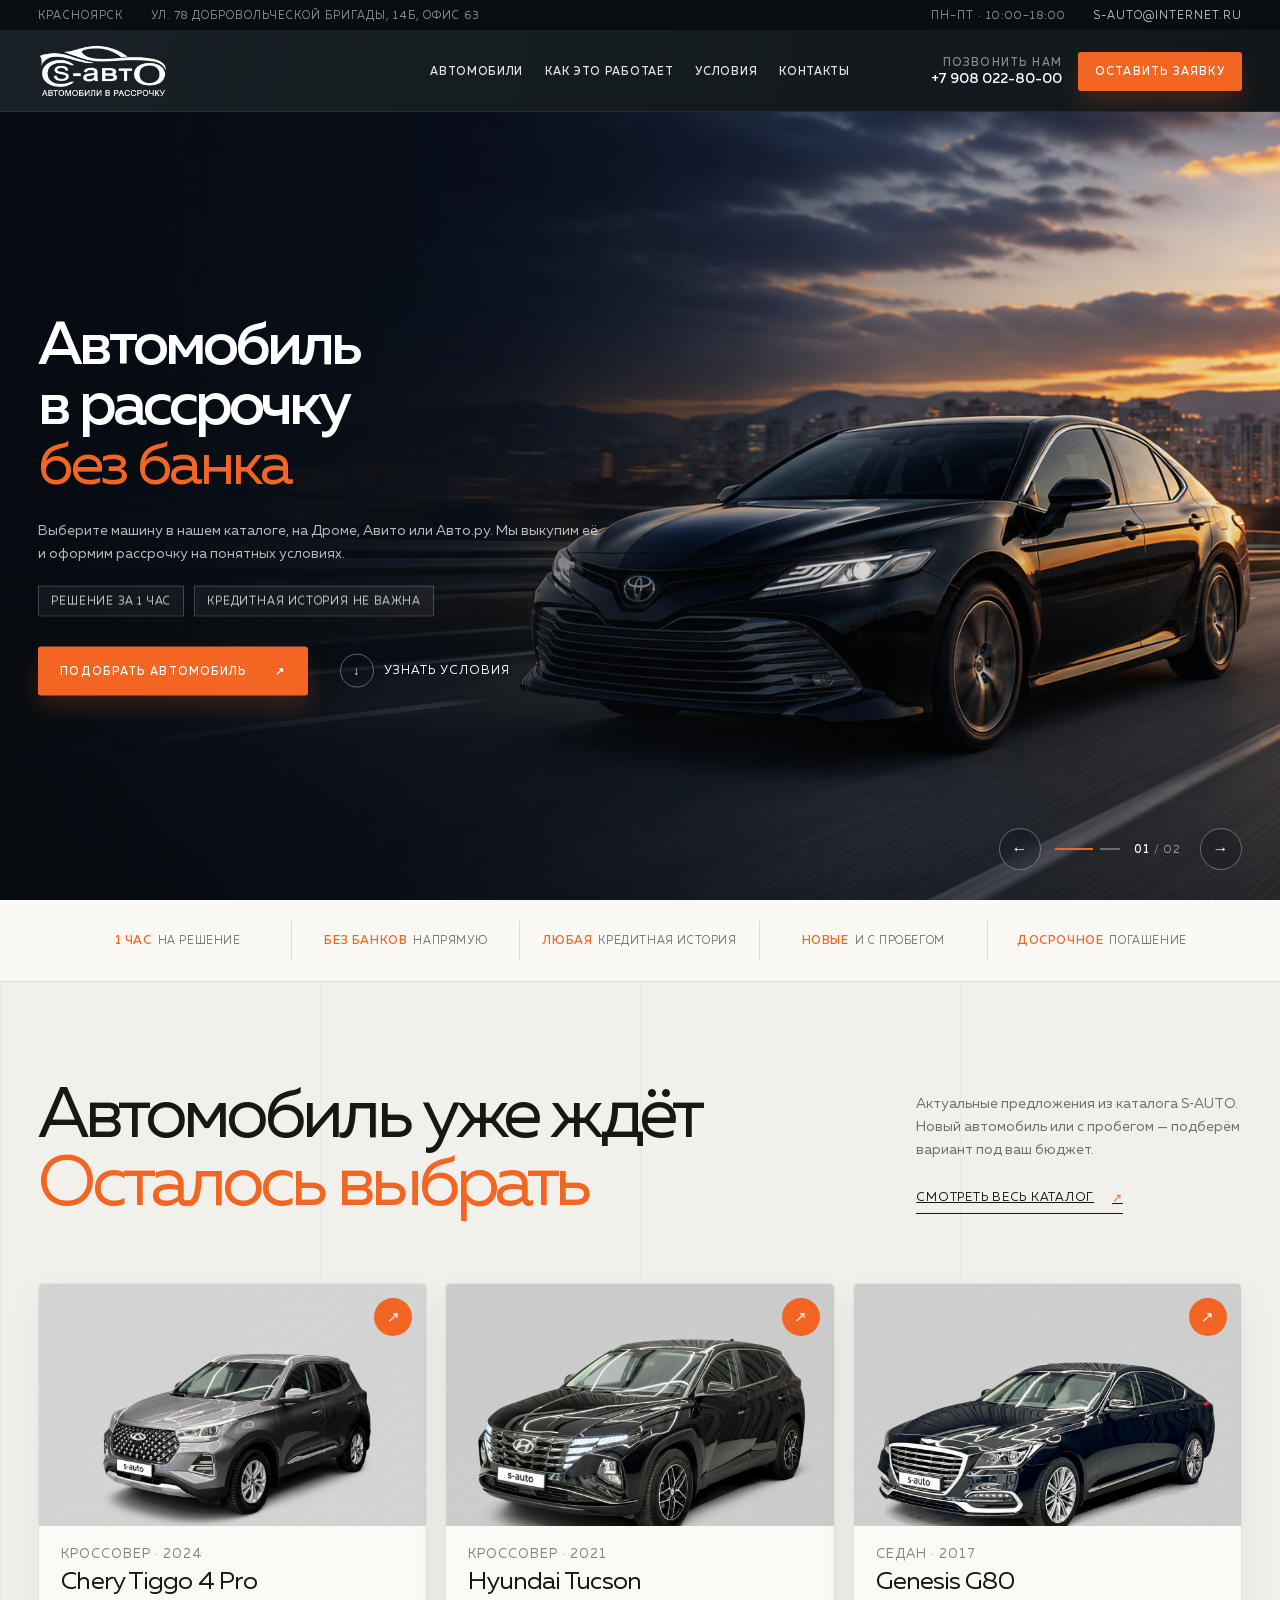
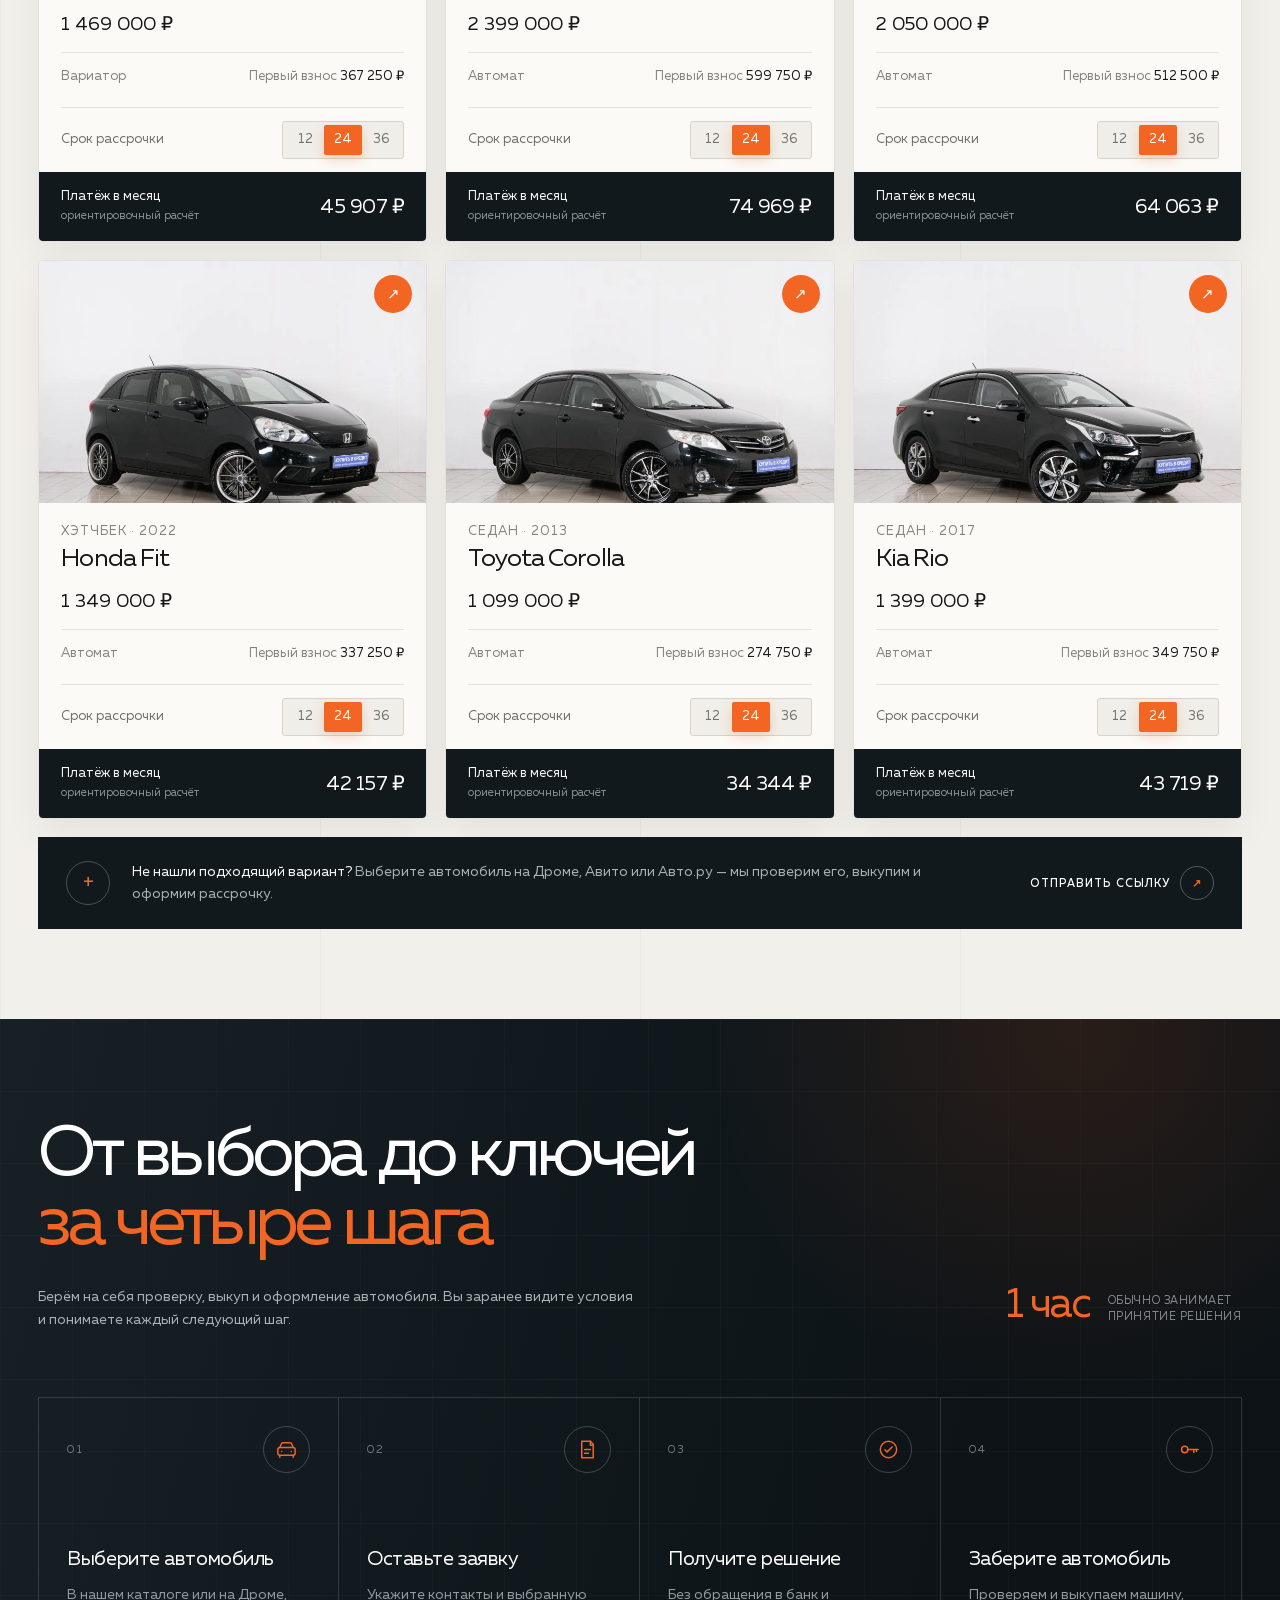
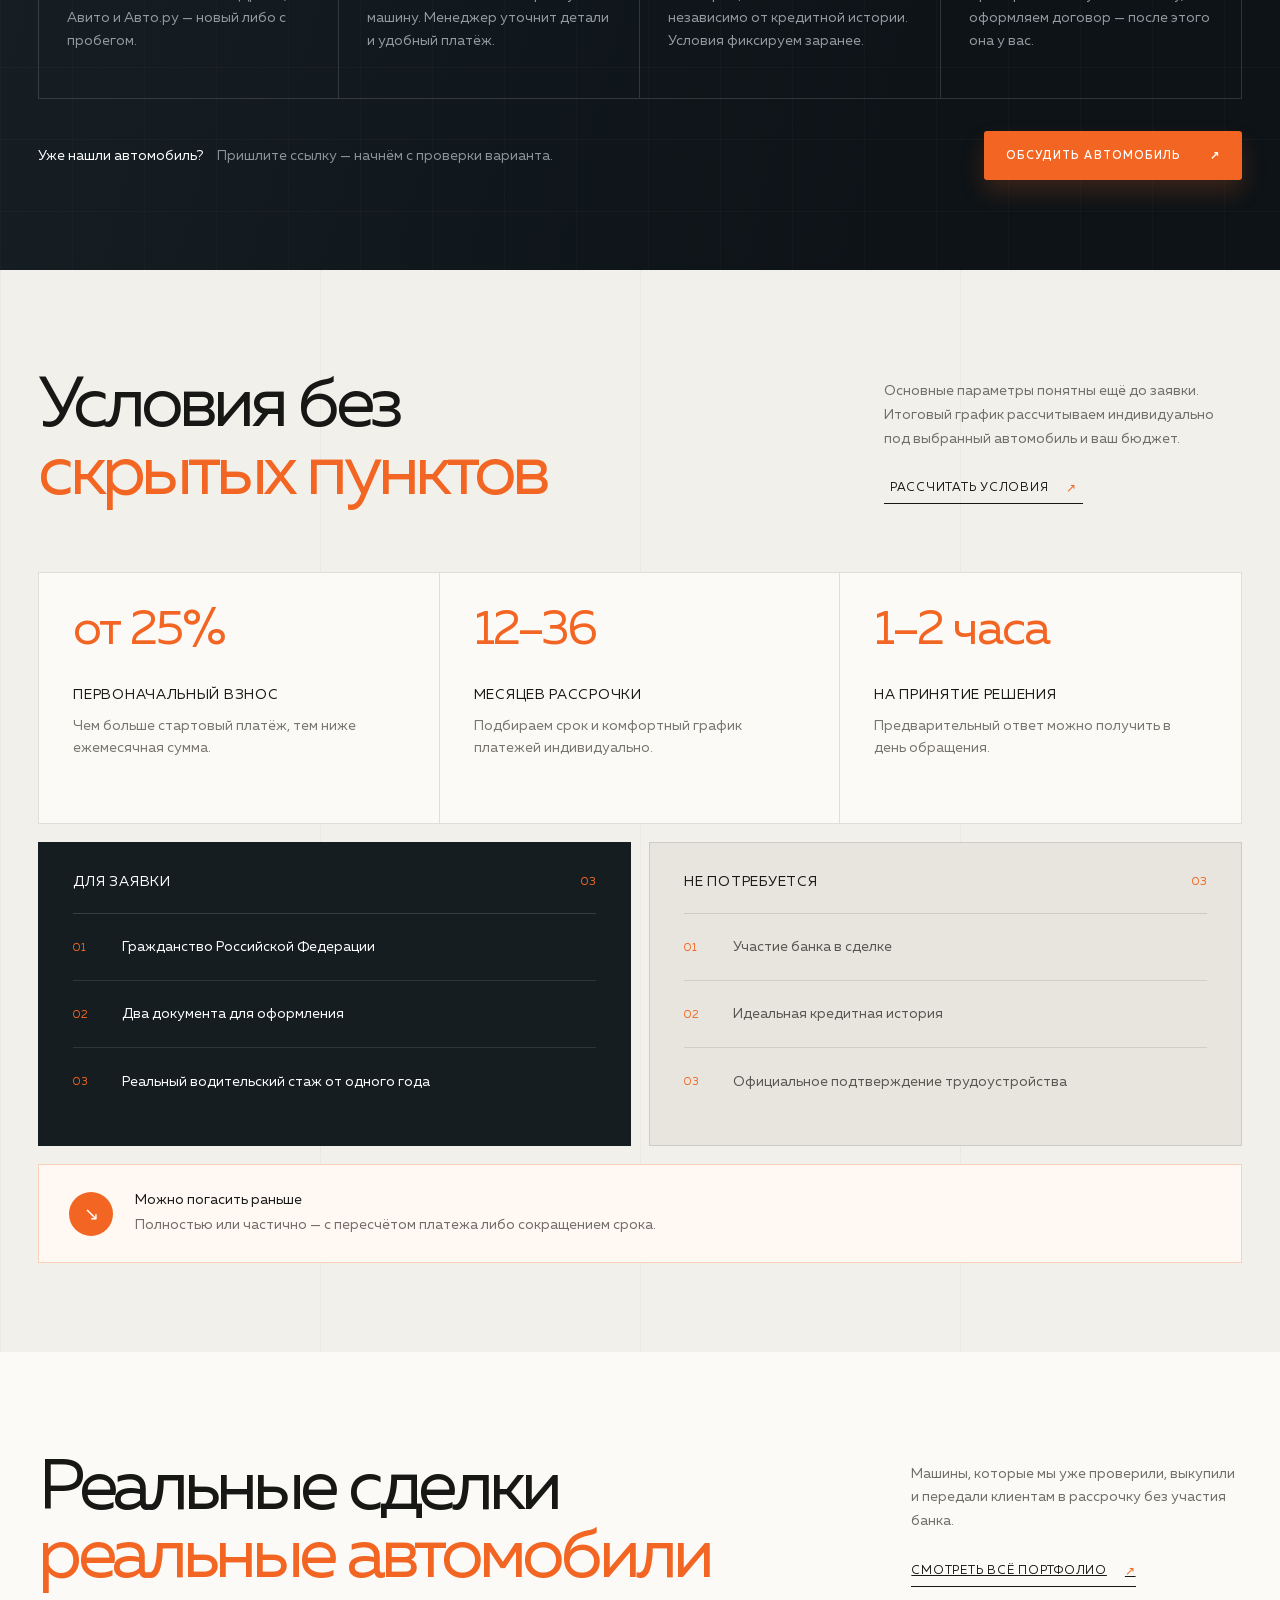
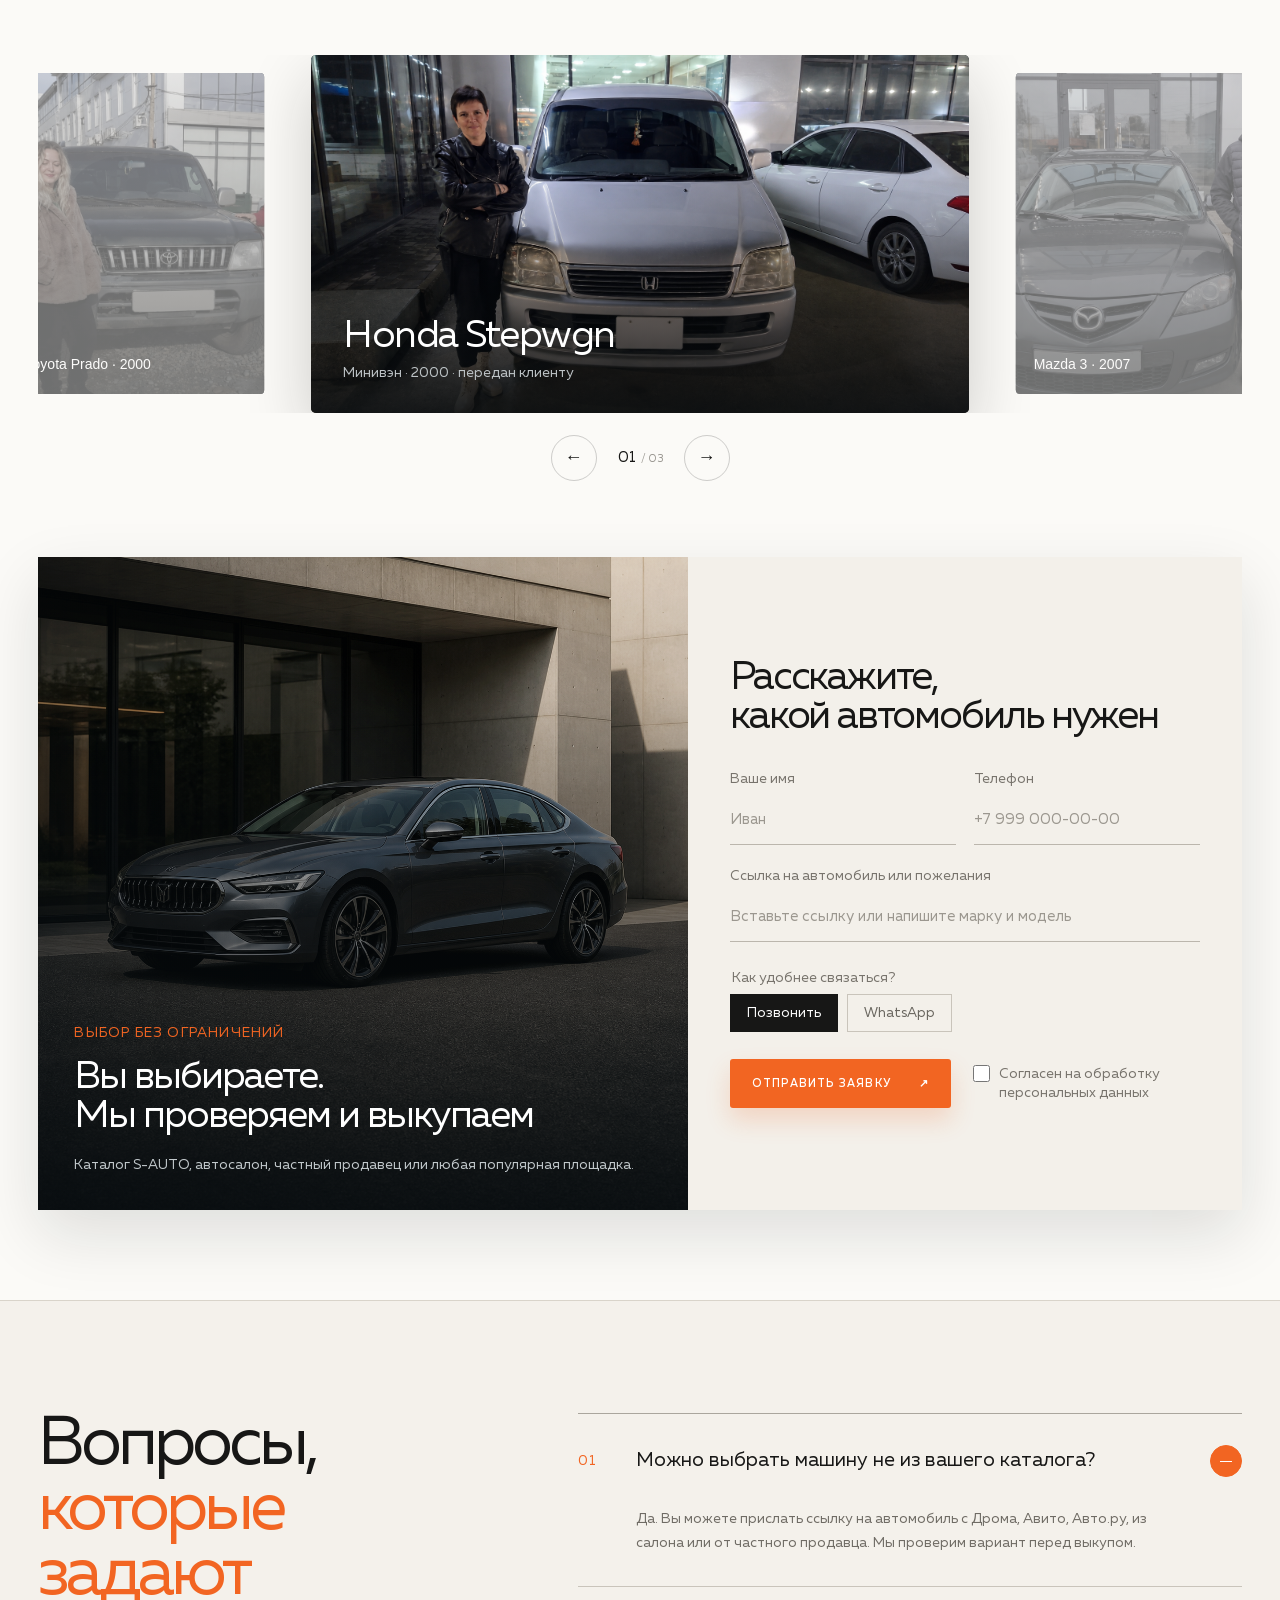
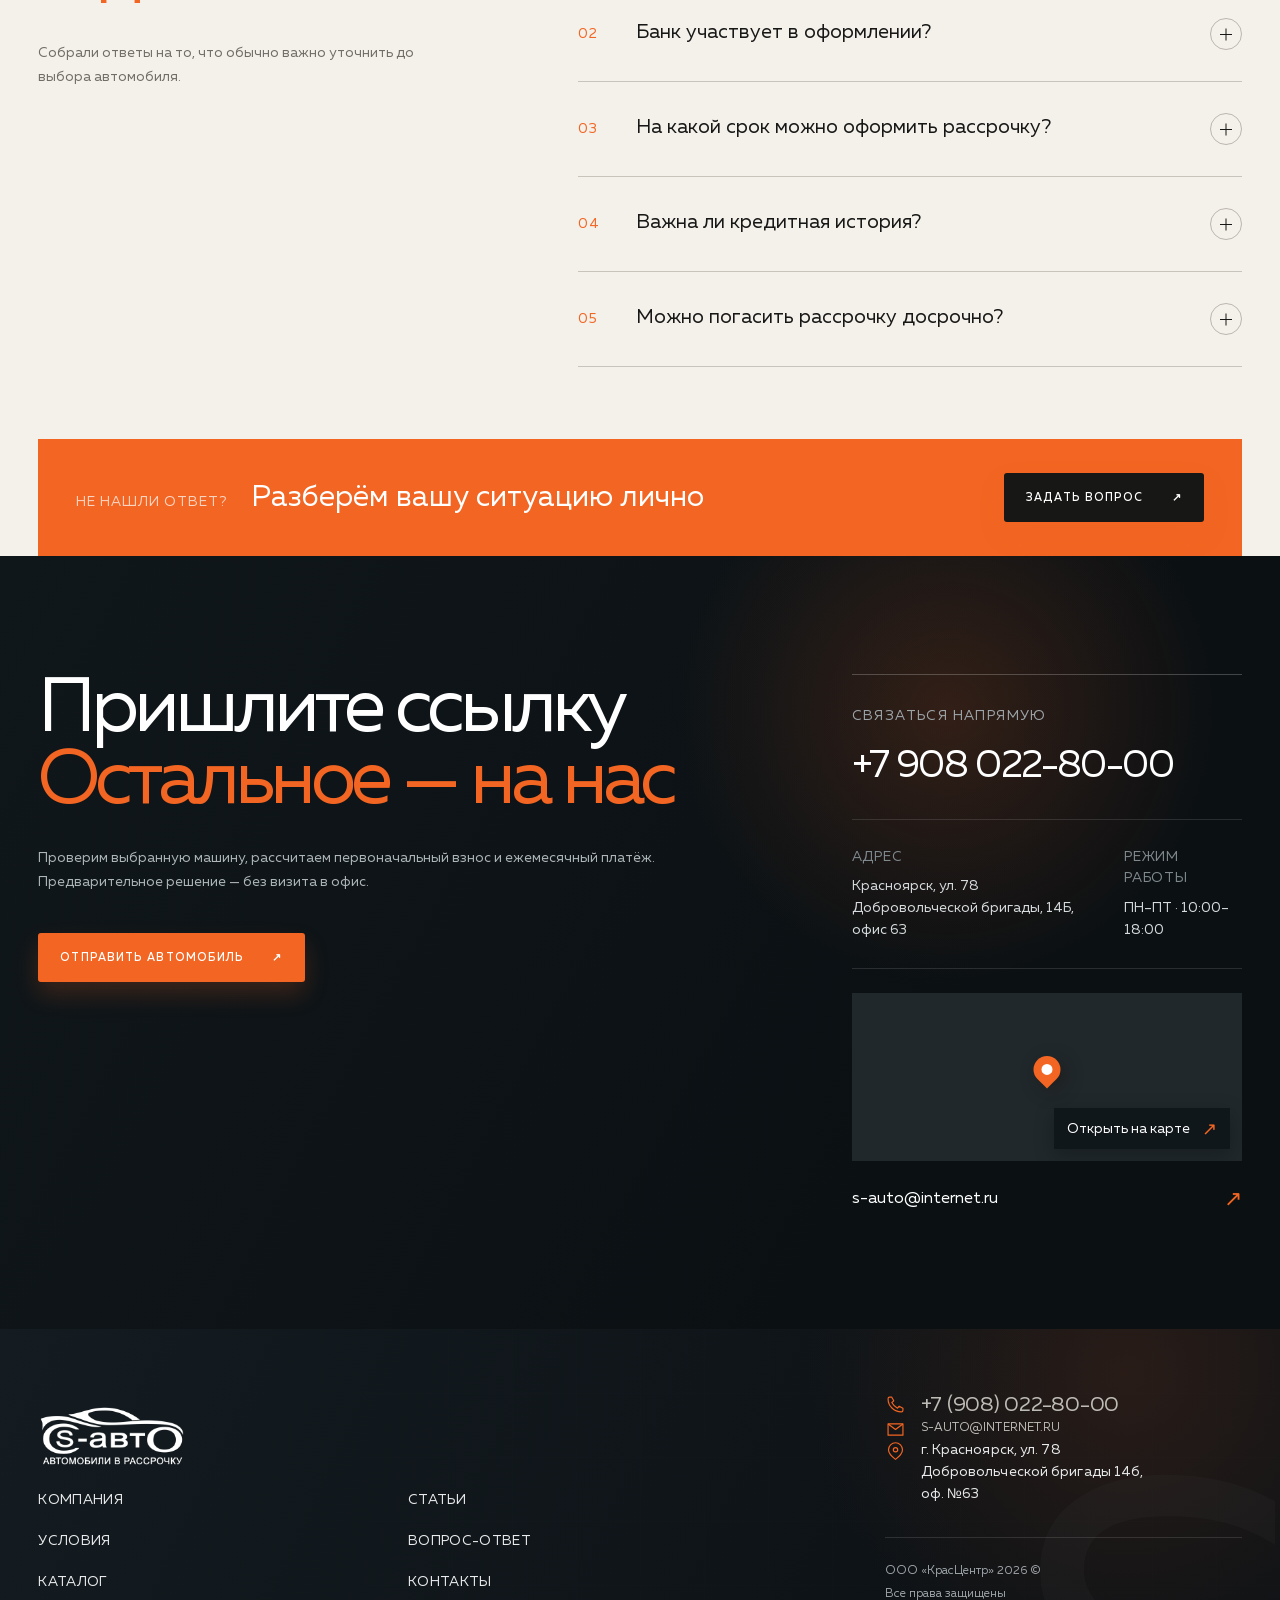
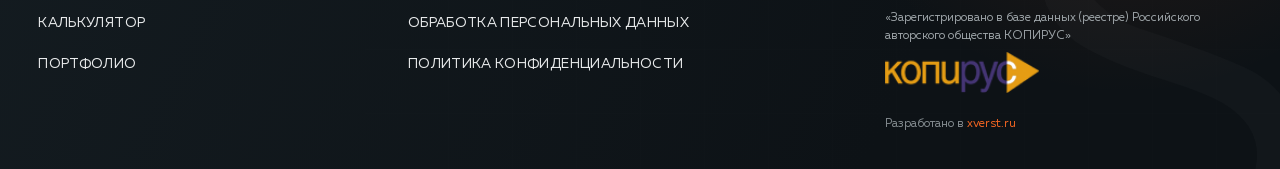
==== index.html @ c5b314b3 "Add opt-in portrait case slider and new selection form image" ====
<!doctype html>
<html lang="ru">
  <head>
    <meta charset="UTF-8" />
    <meta name="viewport" content="width=device-width, initial-scale=1" />
    <meta name="description" content="S-AUTO — автомобили в рассрочку и под выкуп в Красноярске без участия банков." />
    <title>S-AUTO — автомобиль в рассрочку</title>
    <link rel="stylesheet" href="styles.css?v=20260831-portrait-cases" />
  </head>
  <body>
    <div class="page-shell">
      <header class="header" id="top">
        <div class="utility-bar">
          <span>Красноярск</span>
          <span>ул. 78 Добровольческой бригады, 14Б, офис 63</span>
          <span>ПН–ПТ · 10:00–18:00</span>
          <a href="mailto:s-auto@internet.ru">s-auto@internet.ru</a>
        </div>
        <div class="header-main">
          <a class="brand" href="#top" aria-label="S-AUTO — на главную">
            <img class="brand-logo" src="assets/s-auto-logo-light.png" alt="S-AUTO — автомобили в рассрочку" />
          </a>

          <nav class="nav" id="main-nav" aria-label="Основная навигация">
            <a href="https://s-auto.company/catalog/">Автомобили</a>
            <a href="#how-it-works">Как это работает</a>
            <a href="#conditions">Условия</a>
            <a href="#contacts">Контакты</a>
            <div class="mobile-nav-info">
              <p><span>Адрес</span>Красноярск, ул. 78 Добровольческой бригады, 14Б, офис 63</p>
              <p><span>Режим работы</span>ПН–ПТ, 10:00–18:00</p>
              <a class="mobile-phone" href="tel:+79080228000">+7 908 022-80-00</a>
              <button class="button js-open-modal" type="button">Оставить заявку</button>
            </div>
          </nav>

          <div class="header-actions">
            <a class="phone" href="tel:+79080228000"><span>Позвонить нам</span>+7 908 022-80-00</a>
            <button class="button button-small js-open-modal" type="button">Оставить заявку</button>
            <button class="menu-toggle" type="button" aria-expanded="false" aria-controls="main-nav" aria-label="Открыть меню"><span></span><span></span></button>
          </div>
        </div>
      </header>

      <main>
        <section class="hero conversion-hero hero-slider" aria-label="Главные предложения S-AUTO">
          <article class="hero-slide is-active" data-slide aria-hidden="false">
            <img class="hero-image" src="assets/s-auto-camry-motion.png" alt="Toyota Camry в движении на фоне вечернего Красноярска" />
            <div class="hero-shade"></div>
            <div class="hero-copy">
              <h1 id="hero-title">Автомобиль<br />в рассрочку<br /><em>без банка</em></h1>
              <p>Выберите машину в&nbsp;нашем каталоге, на&nbsp;Дроме, Авито или Авто.ру. Мы выкупим её и&nbsp;оформим рассрочку на&nbsp;понятных условиях.</p>
              <div class="fact-chips"><span>Решение за 1 час</span><span>Кредитная история не важна</span></div>
              <div class="hero-actions">
                <button class="button js-open-modal" type="button">Подобрать автомобиль <span>↗</span></button>
                <a class="text-link" href="https://s-auto.company/services/"><span class="play">↓</span> Узнать условия</a>
              </div>
            </div>
          </article>

          <article class="hero-slide" data-slide aria-hidden="true">
            <img class="hero-image" src="assets/s-auto-choice-lineup.png" alt="Большой выбор автомобилей разных классов" />
            <div class="hero-shade"></div>
            <div class="hero-copy">
              <h2>Выбирайте любую<br /><em>Мы поможем купить</em></h2>
              <p>Сотни автомобилей в&nbsp;каталоге и&nbsp;весь рынок — от&nbsp;городских седанов до&nbsp;семейных кроссоверов. Новый или с&nbsp;пробегом.</p>
              <div class="fact-chips"><span>Любые марки и классы</span><span>Новые и с пробегом</span></div>
              <div class="hero-actions">
                <a class="button" href="https://s-auto.company/catalog/">Смотреть каталог <span>↗</span></a>
                <button class="text-button js-open-modal" type="button"><span class="play">+</span> Оставить заявку</button>
              </div>
            </div>
          </article>

          <div class="slider-controls" aria-label="Управление слайдером">
            <button class="slider-arrow" type="button" data-prev aria-label="Предыдущий слайд">←</button>
            <div class="slider-dots" role="tablist" aria-label="Выбор слайда">
              <button class="slider-dot is-active" type="button" data-slide-to="0" role="tab" aria-selected="true" aria-label="Слайд 1"></button>
              <button class="slider-dot" type="button" data-slide-to="1" role="tab" aria-selected="false" aria-label="Слайд 2"></button>
            </div>
            <span class="slider-count"><b>01</b> / 02</span>
            <button class="slider-arrow" type="button" data-next aria-label="Следующий слайд">→</button>
          </div>
        </section>

        <section class="trust-line" aria-label="Преимущества S-AUTO">
          <span><b>1 час</b> на решение</span>
          <span><b>Без банков</b> напрямую</span>
          <span><b>Любая</b> кредитная история</span>
          <span><b>Новые</b> и с пробегом</span>
          <span><b>Досрочное</b> погашение</span>
        </section>

        <section class="catalog-preview" id="cars" aria-labelledby="catalog-preview-title">
          <div class="catalog-preview-heading">
            <div>
              <h2 id="catalog-preview-title">Автомобиль уже ждёт<br /><em>Осталось выбрать</em></h2>
            </div>
            <div class="catalog-preview-intro">
              <p>Актуальные предложения из каталога S‑AUTO. Новый автомобиль или с пробегом — подберём вариант под ваш бюджет.</p>
              <a class="catalog-link" href="https://s-auto.company/catalog/">Смотреть весь каталог <span>↗</span></a>
            </div>
          </div>

          <div class="catalog-preview-grid">
            <article class="car-card" data-price="1469000" data-down-payment="367250">
              <a class="car-card-image" href="https://s-auto.company/catalog/92805-chery-tiggo-4-pro-i-restayling/" aria-label="Открыть Chery Tiggo 4 Pro в каталоге">
                <img src="assets/catalog-chery-tiggo.png" alt="Серый Chery Tiggo 4 Pro 2024 года" loading="lazy" />
                <span class="car-card-arrow">↗</span>
              </a>
              <div class="car-card-content">
                <div class="car-card-title">
                  <div><span>Кроссовер · 2024</span><h3>Chery Tiggo 4 Pro</h3></div>
                  <strong>1 469 000 ₽</strong>
                </div>
                <div class="car-card-meta"><span>Вариатор</span><span>Первый взнос <b>367 250 ₽</b></span></div>
                <div class="car-card-finance">
                  <div class="finance-term"><span>Срок рассрочки</span><div class="term-options" role="group" aria-label="Срок рассрочки для Chery Tiggo 4 Pro"><button type="button" data-term="12">12</button><button class="is-active" type="button" data-term="24">24</button><button type="button" data-term="36">36</button></div></div>
                  <div class="finance-payment"><span>Платёж в месяц<small>ориентировочный расчёт</small></span><strong data-payment aria-live="polite">45 907 ₽</strong></div>
                </div>
              </div>
            </article>

            <article class="car-card" data-price="2399000" data-down-payment="599750">
              <a class="car-card-image" href="https://s-auto.company/catalog/92895-hyundai-tucson-iv/" aria-label="Открыть Hyundai Tucson в каталоге">
                <img src="assets/catalog-hyundai-tucson.png" alt="Чёрный Hyundai Tucson 2021 года" loading="lazy" />
                <span class="car-card-arrow">↗</span>
              </a>
              <div class="car-card-content">
                <div class="car-card-title">
                  <div><span>Кроссовер · 2021</span><h3>Hyundai Tucson</h3></div>
                  <strong>2 399 000 ₽</strong>
                </div>
                <div class="car-card-meta"><span>Автомат</span><span>Первый взнос <b>599 750 ₽</b></span></div>
                <div class="car-card-finance">
                  <div class="finance-term"><span>Срок рассрочки</span><div class="term-options" role="group" aria-label="Срок рассрочки для Hyundai Tucson"><button type="button" data-term="12">12</button><button class="is-active" type="button" data-term="24">24</button><button type="button" data-term="36">36</button></div></div>
                  <div class="finance-payment"><span>Платёж в месяц<small>ориентировочный расчёт</small></span><strong data-payment aria-live="polite">74 969 ₽</strong></div>
                </div>
              </div>
            </article>

            <article class="car-card" data-price="2050000" data-down-payment="512500">
              <a class="car-card-image" href="https://s-auto.company/catalog/92894-genesis-g80-i/" aria-label="Открыть Genesis G80 в каталоге">
                <img src="assets/catalog-genesis-g80.png" alt="Тёмно-синий Genesis G80 2017 года" loading="lazy" />
                <span class="car-card-arrow">↗</span>
              </a>
              <div class="car-card-content">
                <div class="car-card-title">
                  <div><span>Седан · 2017</span><h3>Genesis G80</h3></div>
                  <strong>2 050 000 ₽</strong>
                </div>
                <div class="car-card-meta"><span>Автомат</span><span>Первый взнос <b>512 500 ₽</b></span></div>
                <div class="car-card-finance">
                  <div class="finance-term"><span>Срок рассрочки</span><div class="term-options" role="group" aria-label="Срок рассрочки для Genesis G80"><button type="button" data-term="12">12</button><button class="is-active" type="button" data-term="24">24</button><button type="button" data-term="36">36</button></div></div>
                  <div class="finance-payment"><span>Платёж в месяц<small>ориентировочный расчёт</small></span><strong data-payment aria-live="polite">64 063 ₽</strong></div>
                </div>
              </div>
            </article>

            <article class="car-card" data-price="1349000" data-down-payment="337250">
              <a class="car-card-image" href="https://s-auto.company/catalog/92890-honda-fit-2022-goda-v-krasnoyarske/" aria-label="Открыть Honda Fit в каталоге">
                <img src="assets/catalog-honda-fit.webp" alt="Чёрный Honda Fit 2022 года" loading="lazy" />
                <span class="car-card-arrow">↗</span>
              </a>
              <div class="car-card-content">
                <div class="car-card-title">
                  <div><span>Хэтчбек · 2022</span><h3>Honda Fit</h3></div>
                  <strong>1 349 000 ₽</strong>
                </div>
                <div class="car-card-meta"><span>Автомат</span><span>Первый взнос <b>337 250 ₽</b></span></div>
                <div class="car-card-finance">
                  <div class="finance-term"><span>Срок рассрочки</span><div class="term-options" role="group" aria-label="Срок рассрочки для Honda Fit"><button type="button" data-term="12">12</button><button class="is-active" type="button" data-term="24">24</button><button type="button" data-term="36">36</button></div></div>
                  <div class="finance-payment"><span>Платёж в месяц<small>ориентировочный расчёт</small></span><strong data-payment aria-live="polite">42 157 ₽</strong></div>
                </div>
              </div>
            </article>

            <article class="car-card" data-price="1099000" data-down-payment="274750">
              <a class="car-card-image" href="https://s-auto.company/catalog/92889-toyota-corolla-2013-goda-v-krasnoyarske/" aria-label="Открыть Toyota Corolla в каталоге">
                <img src="assets/catalog-toyota-corolla.webp" alt="Чёрная Toyota Corolla 2013 года" loading="lazy" />
                <span class="car-card-arrow">↗</span>
              </a>
              <div class="car-card-content">
                <div class="car-card-title">
                  <div><span>Седан · 2013</span><h3>Toyota Corolla</h3></div>
                  <strong>1 099 000 ₽</strong>
                </div>
                <div class="car-card-meta"><span>Автомат</span><span>Первый взнос <b>274 750 ₽</b></span></div>
                <div class="car-card-finance">
                  <div class="finance-term"><span>Срок рассрочки</span><div class="term-options" role="group" aria-label="Срок рассрочки для Toyota Corolla"><button type="button" data-term="12">12</button><button class="is-active" type="button" data-term="24">24</button><button type="button" data-term="36">36</button></div></div>
                  <div class="finance-payment"><span>Платёж в месяц<small>ориентировочный расчёт</small></span><strong data-payment aria-live="polite">34 344 ₽</strong></div>
                </div>
              </div>
            </article>

            <article class="car-card" data-price="1399000" data-down-payment="349750">
              <a class="car-card-image" href="https://s-auto.company/catalog/92888-kia-rio-2017-goda-v-krasnoyarske/" aria-label="Открыть Kia Rio в каталоге">
                <img src="assets/catalog-kia-rio.webp" alt="Чёрный Kia Rio 2017 года" loading="lazy" />
                <span class="car-card-arrow">↗</span>
              </a>
              <div class="car-card-content">
                <div class="car-card-title">
                  <div><span>Седан · 2017</span><h3>Kia Rio</h3></div>
                  <strong>1 399 000 ₽</strong>
                </div>
                <div class="car-card-meta"><span>Автомат</span><span>Первый взнос <b>349 750 ₽</b></span></div>
                <div class="car-card-finance">
                  <div class="finance-term"><span>Срок рассрочки</span><div class="term-options" role="group" aria-label="Срок рассрочки для Kia Rio"><button type="button" data-term="12">12</button><button class="is-active" type="button" data-term="24">24</button><button type="button" data-term="36">36</button></div></div>
                  <div class="finance-payment"><span>Платёж в месяц<small>ориентировочный расчёт</small></span><strong data-payment aria-live="polite">43 719 ₽</strong></div>
                </div>
              </div>
            </article>
          </div>

          <div class="catalog-market-note">
            <span class="catalog-market-icon">+</span>
            <p><b>Не нашли подходящий вариант?</b> Выберите автомобиль на Дроме, Авито или Авто.ру — мы проверим его, выкупим и оформим рассрочку.</p>
            <button class="text-button dark-text js-open-modal" type="button">Отправить ссылку <span class="play">↗</span></button>
          </div>
        </section>

        <section class="process-section" id="how-it-works" aria-labelledby="process-title">
          <div class="process-heading">
            <div>
              <h2 id="process-title">От выбора до ключей<br /><em>за четыре шага</em></h2>
              <p>Берём на себя проверку, выкуп и оформление автомобиля. Вы заранее видите условия и понимаете каждый следующий шаг.</p>
            </div>
            <div class="process-speed"><strong>1 час</strong><span>обычно занимает<br />принятие решения</span></div>
          </div>

          <ol class="process-steps">
            <li class="process-step">
              <div class="process-step-top"><span class="process-number">01</span><span class="process-icon" aria-hidden="true"><svg viewBox="0 0 24 24"><path d="m5 10 1.5-3.7A2 2 0 0 1 8.35 5h7.3a2 2 0 0 1 1.85 1.3L19 10"/><rect x="3" y="10" width="18" height="8" rx="2"/><path d="M7 14h.01M17 14h.01M5 18v2M19 18v2"/></svg></span></div>
              <h3>Выберите автомобиль</h3>
              <p>В нашем каталоге или на Дроме, Авито и Авто.ру — новый либо с пробегом.</p>
            </li>
            <li class="process-step">
              <div class="process-step-top"><span class="process-number">02</span><span class="process-icon" aria-hidden="true"><svg viewBox="0 0 24 24"><path d="M6 3.5h9l3 3v14H6z"/><path d="M15 3.5v4h3M9 12h6M9 16h4"/></svg></span></div>
              <h3>Оставьте заявку</h3>
              <p>Укажите контакты и выбранную машину. Менеджер уточнит детали и удобный платёж.</p>
            </li>
            <li class="process-step">
              <div class="process-step-top"><span class="process-number">03</span><span class="process-icon" aria-hidden="true"><svg viewBox="0 0 24 24"><circle cx="12" cy="12" r="8.5"/><path d="m8.3 12.2 2.3 2.3 5.2-5.2"/></svg></span></div>
              <h3>Получите решение</h3>
              <p>Без обращения в банк и независимо от кредитной истории. Условия фиксируем заранее.</p>
            </li>
            <li class="process-step">
              <div class="process-step-top"><span class="process-number">04</span><span class="process-icon" aria-hidden="true"><svg viewBox="0 0 24 24"><circle cx="7" cy="12" r="3.3"/><path d="M10.3 12H21M16.5 12v3M19.2 12v2"/></svg></span></div>
              <h3>Заберите автомобиль</h3>
              <p>Проверяем и выкупаем машину, оформляем договор — после этого она у вас.</p>
            </li>
          </ol>

          <div class="process-action">
            <p><strong>Уже нашли автомобиль?</strong><span>Пришлите ссылку — начнём с проверки варианта.</span></p>
            <button class="button js-open-modal" type="button">Обсудить автомобиль <span>↗</span></button>
          </div>
        </section>

        <section class="conditions-section" id="conditions" aria-labelledby="conditions-title">
          <div class="conditions-heading">
            <div>
              <h2 id="conditions-title">Условия без<br /><em>скрытых пунктов</em></h2>
            </div>
            <div class="conditions-intro">
              <p>Основные параметры понятны ещё до заявки. Итоговый график рассчитываем индивидуально под выбранный автомобиль и ваш бюджет.</p>
              <button class="catalog-link conditions-link js-open-modal" type="button">Рассчитать условия <span>↗</span></button>
            </div>
          </div>

          <div class="conditions-metrics">
            <article class="condition-metric">
              <strong>от 25%</strong>
              <span>Первоначальный взнос</span>
              <p>Чем больше стартовый платёж, тем ниже ежемесячная сумма.</p>
            </article>
            <article class="condition-metric">
              <strong>12–36</strong>
              <span>Месяцев рассрочки</span>
              <p>Подбираем срок и комфортный график платежей индивидуально.</p>
            </article>
            <article class="condition-metric">
              <strong>1–2 часа</strong>
              <span>На принятие решения</span>
              <p>Предварительный ответ можно получить в день обращения.</p>
            </article>
          </div>

          <div class="conditions-details">
            <article class="condition-list condition-list-required">
              <div class="condition-list-heading"><span>Для заявки</span><b>03</b></div>
              <ul>
                <li><span>01</span><p>Гражданство Российской Федерации</p></li>
                <li><span>02</span><p>Два документа для оформления</p></li>
                <li><span>03</span><p>Реальный водительский стаж от одного года</p></li>
              </ul>
            </article>

            <article class="condition-list condition-list-free">
              <div class="condition-list-heading"><span>Не потребуется</span><b>03</b></div>
              <ul>
                <li><span>01</span><p>Участие банка в сделке</p></li>
                <li><span>02</span><p>Идеальная кредитная история</p></li>
                <li><span>03</span><p>Официальное подтверждение трудоустройства</p></li>
              </ul>
            </article>

            <aside class="condition-note">
              <span aria-hidden="true">↘</span>
              <p><strong>Можно погасить раньше</strong>Полностью или частично — с пересчётом платежа либо сокращением срока.</p>
            </aside>
          </div>
        </section>

        <section class="portfolio-section" id="portfolio" aria-labelledby="portfolio-title">
          <div class="portfolio-heading">
            <div>
              <h2 id="portfolio-title">Реальные сделки<br /><em>реальные автомобили</em></h2>
            </div>
            <div class="portfolio-intro">
              <p>Машины, которые мы уже проверили, выкупили и передали клиентам в рассрочку без участия банка.</p>
              <a class="catalog-link" href="https://s-auto.company/portfolio/">Смотреть всё портфолио <span>↗</span></a>
            </div>
          </div>

          <div class="portfolio-showcase" aria-label="Примеры реальных сделок S-AUTO">
            <button class="portfolio-preview portfolio-preview-left" type="button" data-portfolio-prev aria-label="Показать предыдущий кейс: Toyota Land Cruiser Prado">
              <img src="assets/portfolio-prado-clean.png" alt="" loading="lazy" />
              <span data-portfolio-prev-title>Toyota Prado · 2000</span>
            </button>

            <article class="portfolio-feature" aria-live="polite">
              <img src="assets/portfolio-honda-stepwgn-clean.png" alt="Клиент S-AUTO рядом с Honda Stepwgn 2000 года" loading="lazy" data-portfolio-main-image />
              <div class="portfolio-feature-shade"></div>
              <div class="portfolio-feature-copy">
                <div><h3 data-portfolio-title>Honda Stepwgn</h3><p data-portfolio-meta>Минивэн · 2000 · передан клиенту</p></div>
              </div>
            </article>

            <button class="portfolio-preview portfolio-preview-right" type="button" data-portfolio-next aria-label="Показать следующий кейс: Mazda 3">
              <img src="assets/portfolio-mazda-3-clean.png" alt="" loading="lazy" />
              <span data-portfolio-next-title>Mazda 3 · 2007</span>
            </button>
          </div>

          <div class="portfolio-slider-controls" aria-label="Управление слайдером реальных сделок">
            <button type="button" data-portfolio-prev aria-label="Предыдущий кейс">←</button>
            <div><b data-portfolio-current>01</b><span>/ 03</span></div>
            <button type="button" data-portfolio-next aria-label="Следующий кейс">→</button>
          </div>

          <div class="portfolio-lead">
            <div class="portfolio-lead-visual">
              <img src="assets/s-auto-selection-sedan.png" alt="Серый седан у современного автосалона — иллюстрация подбора автомобиля" loading="lazy" />
              <div class="portfolio-lead-shade"></div>
              <div class="portfolio-lead-caption">
                <span>Выбор без ограничений</span>
                <h3>Вы выбираете.<br />Мы проверяем и выкупаем</h3>
                <p>Каталог S-AUTO, автосалон, частный продавец или любая популярная площадка.</p>
              </div>
            </div>

            <form class="portfolio-lead-form" id="car-choice-form">
              <div class="portfolio-lead-form-body">
                <h3>Расскажите,<br />какой автомобиль нужен</h3>
                <div class="portfolio-form-grid">
                  <label><span>Ваше имя</span><input type="text" name="name" placeholder="Иван" autocomplete="name" required /></label>
                  <label><span>Телефон</span><input type="tel" name="phone" placeholder="+7 999 000-00-00" autocomplete="tel" required /></label>
                  <label class="portfolio-form-wide"><span>Ссылка на автомобиль или пожелания</span><input type="text" name="car" placeholder="Вставьте ссылку или напишите марку и модель" required /></label>
                </div>
                <fieldset class="portfolio-contact-choice">
                  <legend>Как удобнее связаться?</legend>
                  <label><input type="radio" name="contact-method" value="phone" checked /><span>Позвонить</span></label>
                  <label><input type="radio" name="contact-method" value="whatsapp" /><span>WhatsApp</span></label>
                </fieldset>
                <div class="portfolio-form-submit">
                  <button class="button" type="submit">Отправить заявку <span>↗</span></button>
                  <label class="portfolio-consent"><input type="checkbox" required /><span>Согласен на обработку персональных данных</span></label>
                </div>
              </div>
              <div class="portfolio-lead-success" hidden>
                <span>Заявка отправлена</span>
                <strong>Свяжемся с вами в рабочее время</strong>
                <p>Менеджер уточнит детали и предложит следующие шаги.</p>
              </div>
            </form>
          </div>
        </section>

        <section class="faq-section" id="faq" aria-labelledby="faq-title">
          <div class="faq-heading">
            <h2 id="faq-title">Вопросы,<br /><em>которые задают</em></h2>
            <p>Собрали ответы на то, что обычно важно уточнить до выбора автомобиля.</p>
          </div>

          <div class="faq-list">
            <details class="faq-item" open>
              <summary><span>01</span><strong>Можно выбрать машину не из вашего каталога?</strong><i aria-hidden="true"></i></summary>
              <p>Да. Вы можете прислать ссылку на автомобиль с Дрома, Авито, Авто.ру, из салона или от частного продавца. Мы проверим вариант перед выкупом.</p>
            </details>
            <details class="faq-item">
              <summary><span>02</span><strong>Банк участвует в оформлении?</strong><i aria-hidden="true"></i></summary>
              <p>Нет. Решение и оформление проходят напрямую через S-AUTO, поэтому банковская заявка не требуется.</p>
            </details>
            <details class="faq-item">
              <summary><span>03</span><strong>На какой срок можно оформить рассрочку?</strong><i aria-hidden="true"></i></summary>
              <p>Доступны варианты на 12, 24 или 36 месяцев. Менеджер рассчитает график под выбранный автомобиль и первоначальный взнос.</p>
            </details>
            <details class="faq-item">
              <summary><span>04</span><strong>Важна ли кредитная история?</strong><i aria-hidden="true"></i></summary>
              <p>Идеальная кредитная история не обязательна. Каждую заявку рассматриваем индивидуально и сообщаем предварительное решение.</p>
            </details>
            <details class="faq-item">
              <summary><span>05</span><strong>Можно погасить рассрочку досрочно?</strong><i aria-hidden="true"></i></summary>
              <p>Да, полностью или частично. При частичном погашении можно пересчитать платёж или сократить оставшийся срок.</p>
            </details>
          </div>

          <div class="faq-action">
            <p><span>Не нашли ответ?</span><strong>Разберём вашу ситуацию лично</strong></p>
            <button class="button js-open-modal" type="button">Задать вопрос <span>↗</span></button>
          </div>
        </section>

        <section class="contact-section" id="contacts" aria-labelledby="contact-title">
          <div class="contact-copy">
            <h2 id="contact-title">Пришлите ссылку<br /><em>Остальное — на нас</em></h2>
            <p>Проверим выбранную машину, рассчитаем первоначальный взнос и ежемесячный платёж. Предварительное решение — без визита в офис.</p>
            <button class="button js-open-modal" type="button">Отправить автомобиль <span>↗</span></button>
          </div>

          <div class="contact-card">
            <span class="contact-card-label">Связаться напрямую</span>
            <a class="contact-phone" href="tel:+79080228000">+7 908 022-80-00</a>
            <div class="contact-facts">
              <p><span>Адрес</span>Красноярск, ул. 78 Добровольческой бригады, 14Б, офис 63</p>
              <p><span>Режим работы</span>ПН–ПТ · 10:00–18:00</p>
            </div>
            <div class="contact-map">
              <iframe src="https://yandex.ru/map-widget/v1/?ll=92.911927%2C56.042543&amp;z=17" title="S-AUTO: Красноярск, ул. 78 Добровольческой бригады, 14Б" loading="lazy"></iframe>
              <span class="contact-map-marker" aria-hidden="true"></span>
              <a href="https://yandex.ru/maps/?ll=92.911927%2C56.042543&amp;z=17&amp;pt=92.911927%2C56.042543%2Cpm2rdm" target="_blank" rel="noopener noreferrer">Открыть на карте <span>↗</span></a>
            </div>
            <a class="contact-mail" href="mailto:s-auto@internet.ru">s-auto@internet.ru <span>↗</span></a>
          </div>
        </section>

      </main>

      <footer class="footer" aria-label="Подвал сайта">
        <div class="footer-grid">
          <div class="footer-identity">
            <a class="footer-brand" href="#top" aria-label="S-AUTO — наверх">
              <img class="brand-logo" src="assets/s-auto-logo-light.png" alt="S-AUTO — автомобили в рассрочку" />
            </a>
            <nav class="footer-nav" aria-label="Основные разделы">
              <a href="https://s-auto.company/about/">Компания</a>
              <a href="https://s-auto.company/services/">Условия</a>
              <a href="https://s-auto.company/catalog/">Каталог</a>
              <a href="https://s-auto.company/calculator/">Калькулятор</a>
              <a href="https://s-auto.company/portfolio/">Портфолио</a>
            </nav>
          </div>

          <nav class="footer-nav footer-nav-secondary" aria-label="Информация">
            <a href="https://s-auto.company/news/">Статьи</a>
            <a href="https://s-auto.company/information/faq/">Вопрос-ответ</a>
            <a href="https://s-auto.company/contacts/">Контакты</a>
            <a href="https://s-auto.company/agreement/">Обработка персональных данных</a>
            <a href="https://s-auto.company/politika-konfidencialnosti/">Политика конфиденциальности</a>
          </nav>

          <div class="footer-contact">
            <a class="footer-contact-row footer-phone" href="tel:+79080228000">
              <svg aria-hidden="true" viewBox="0 0 24 24"><path d="M7.6 3.5 10 7.8 7.8 9.7a15.4 15.4 0 0 0 6.5 6.5l1.9-2.2 4.3 2.4v2.3c0 1-.8 1.8-1.8 1.8A15.2 15.2 0 0 1 3.5 5.3c0-1 .8-1.8 1.8-1.8h2.3Z" /></svg>
              <span>+7 (908) 022-80-00</span>
            </a>
            <a class="footer-contact-row" href="mailto:s-auto@internet.ru">
              <svg aria-hidden="true" viewBox="0 0 24 24"><path d="M3.5 5.5h17v13h-17z" /><path d="m4 6 8 6 8-6" /></svg>
              <span>S-AUTO@INTERNET.RU</span>
            </a>
            <address class="footer-contact-row">
              <svg aria-hidden="true" viewBox="0 0 24 24"><path d="M20 10c0 5-8 11-8 11S4 15 4 10a8 8 0 1 1 16 0Z" /><circle cx="12" cy="10" r="2.5" /></svg>
              <span>г. Красноярск, ул. 78<br />Добровольческой бригады 14б,<br />оф. №63</span>
            </address>

            <div class="footer-legal">
              <p>ООО «КрасЦентр» 2026 ©</p>
              <p>Все права защищены</p>
              <p>«Зарегистрировано в базе данных (реестре) Российского авторского общества КОПИРУС»</p>
              <img class="copyrus-logo" src="assets/copyrus.png" alt="КОПИРУС" />
            </div>

            <p class="footer-developer">Разработано в <a href="https://xverst.ru/">xverst.ru</a></p>
          </div>
        </div>
      </footer>
    </div>

    <dialog class="modal" id="request-modal">
      <button class="modal-close" type="button" aria-label="Закрыть">×</button>
      <span class="eyebrow dark"><span></span> Заявка</span>
      <h2>Подберём условия<br />под ваш автомобиль</h2>
      <p>Оставьте контакты — специалист S-AUTO перезвонит вам в течение рабочего дня.</p>
      <form id="request-form">
        <label>Ваше имя<input name="name" autocomplete="name" placeholder="Александр" required /></label>
        <label>Телефон<input name="phone" inputmode="tel" autocomplete="tel" placeholder="+7 900 000-00-00" required /></label>
        <button class="button" type="submit">Отправить заявку <span>↗</span></button>
        <small>Нажимая кнопку, вы соглашаетесь с обработкой персональных данных.</small>
      </form>
      <div class="success" hidden><span>✓</span><h3>Заявка принята</h3><p>Спасибо! Мы свяжемся с вами в рабочее время.</p></div>
    </dialog>
    <script src="script.js"></script>
  </body>
</html>
---- styles.css ----
@font-face{font-family:Muller;src:url("assets/MullerRegular.ttf");font-weight:400;font-display:swap}@font-face{font-family:Muller;src:url("assets/MullerMedium.ttf");font-weight:600;font-display:swap}
:root{--orange:#f26522;--orange-hot:#ff7433;--ink:#171716;--paper:#f2f0eb;--muted:#a6a39c;--line:rgba(23,23,22,.13);--shadow:0 28px 70px rgba(20,20,18,.17)}
*{box-sizing:border-box}html{scroll-behavior:smooth}body{margin:0;background:#d8d6d1;color:var(--ink);font-family:Manrope,sans-serif;-webkit-font-smoothing:antialiased}.page-shell{width:min(1600px,calc(100% - 28px));margin:14px auto;background:var(--paper);box-shadow:0 10px 45px rgba(0,0,0,.1);overflow:hidden}.header{background:rgba(247,246,242,.97);border-bottom:1px solid var(--line);position:relative;z-index:10}.header-main{min-height:94px;padding:0 42px;display:flex;align-items:center;justify-content:space-between;gap:28px}.brand{display:flex;align-items:center;color:inherit;text-decoration:none;flex:0 0 auto}.brand-mark{width:46px;height:46px;border-radius:14px;background:var(--orange);display:grid;place-items:center;color:#fff;font-family:Georgia,serif;font-size:24px;font-weight:700;box-shadow:0 10px 24px rgba(242,101,34,.25)}.brand-mark svg{width:31px;height:31px;fill:none;stroke:white;stroke-width:2}.brand-name{font-weight:600;font-size:20px;letter-spacing:-.7px;margin-left:11px}.brand-note{font-size:8px;line-height:1.3;text-transform:uppercase;letter-spacing:.8px;margin-left:12px;padding-left:12px;border-left:1px solid var(--line);color:#77746f}.contact-strip{display:flex;align-items:center;gap:26px;margin-left:auto}.contact-item{display:flex;align-items:center;gap:9px;min-width:112px}.contact-address{min-width:216px}.contact-icon{width:32px;height:32px;border:1px solid rgba(242,101,34,.28);border-radius:50%;display:grid;place-items:center;flex:0 0 auto}.contact-icon svg{width:17px;height:17px;fill:none;stroke:var(--orange);stroke-width:1.6;stroke-linecap:round;stroke-linejoin:round}.contact-item small,.contact-item strong{display:block}.contact-item small{color:#99958e;font-size:7px;text-transform:uppercase;letter-spacing:1.25px;margin-bottom:4px}.contact-item strong{font-size:10px;line-height:1.35;font-weight:600}.nav{min-height:48px;padding:0 42px;border-top:1px solid var(--line);display:flex;align-items:center;justify-content:center;gap:clamp(24px,4vw,66px);background:#efede8}.nav>a{color:#4e4d49;text-decoration:none;font-size:10px;font-weight:600;text-transform:uppercase;letter-spacing:.7px;position:relative}.nav>a:after{content:"";position:absolute;left:0;right:100%;bottom:-16px;height:2px;background:var(--orange);transition:.25s}.nav>a:hover:after{right:0}.mobile-nav-info{display:none}.header-actions{display:flex;align-items:center;gap:16px;flex:0 0 auto}.phone{text-decoration:none;color:var(--ink);font-size:14px;font-weight:600;text-align:right;white-space:nowrap}.phone span{display:block;color:#8c8982;font-size:7px;text-transform:uppercase;letter-spacing:1.2px;margin-bottom:4px}.button{appearance:none;border:0;border-radius:3px;background:var(--orange);color:white;text-decoration:none;padding:18px 22px;display:inline-flex;align-items:center;justify-content:center;gap:28px;font:600 11px Manrope,sans-serif;text-transform:uppercase;letter-spacing:1.1px;cursor:pointer;box-shadow:0 12px 24px rgba(242,101,34,.2);transition:transform .25s,box-shadow .25s,background .25s}.button:hover{transform:translateY(-2px);background:var(--orange-hot);box-shadow:0 16px 32px rgba(242,101,34,.34)}.button-small{padding:14px 17px;gap:12px}.menu-toggle{display:none;background:none;border:0;padding:10px}.menu-toggle span{display:block;width:24px;height:2px;background:var(--ink);margin:5px}
.hero{height:min(720px,calc(100vh - 170px));min-height:580px;position:relative;overflow:hidden;color:#fff}.hero-image{position:absolute;width:100%;height:100%;object-fit:cover;object-position:center}.hero-shade{position:absolute;inset:0;background:linear-gradient(90deg,rgba(11,16,22,.92) 0%,rgba(11,16,22,.7) 34%,rgba(11,16,22,.11) 68%,rgba(11,16,22,.18) 100%),linear-gradient(0deg,rgba(9,11,12,.5),transparent 42%)}.hero-grid{position:absolute;inset:0;background:linear-gradient(90deg,transparent 49.92%,rgba(255,255,255,.1) 50%,transparent 50.08%);opacity:.35}.hero-copy{position:absolute;left:7.2%;top:50%;transform:translateY(-47%);max-width:720px}.eyebrow{display:flex;align-items:center;gap:10px;text-transform:uppercase;font-size:10px;letter-spacing:2.3px;color:rgba(255,255,255,.72);margin-bottom:24px}.eyebrow>span{width:28px;height:2px;background:var(--orange)}.eyebrow.dark{color:#77736d}.hero h1{margin:0;font-size:clamp(48px,5.2vw,86px);line-height:.98;letter-spacing:-4.6px;font-weight:600}.hero h1 em,.footer h2 em{color:var(--orange);font-family:Georgia,serif;font-weight:400}.hero-copy>p{max-width:510px;font-size:17px;line-height:1.65;color:rgba(255,255,255,.72);margin:27px 0 34px}.hero-actions{display:flex;align-items:center;gap:32px}.text-link{color:#fff;text-decoration:none;font-size:12px;text-transform:uppercase;letter-spacing:1px;display:flex;align-items:center;gap:10px}.play{width:34px;height:34px;border:1px solid rgba(255,255,255,.35);border-radius:50%;display:grid;place-items:center}.approval-card{position:absolute;right:4.5%;bottom:64px;display:flex;gap:14px;align-items:center;padding:15px 18px;background:rgba(247,246,242,.91);backdrop-filter:blur(14px);color:var(--ink);box-shadow:var(--shadow);animation:float 4s ease-in-out infinite}.approval-icon{width:36px;height:36px;border-radius:50%;display:grid;place-items:center;background:#e8f1e9;color:#39724b}.approval-card strong{display:block;font-size:12px}.approval-card span{display:block;color:#77736d;font-size:9px;margin-top:4px}.hero-meta{position:absolute;left:0;right:0;bottom:0;border-top:1px solid rgba(255,255,255,.2);height:40px;display:flex;align-items:center;gap:34px;padding:0 7.2%;font-size:8px;text-transform:uppercase;letter-spacing:1.8px;color:rgba(255,255,255,.55)}
.benefits{display:grid;grid-template-columns:repeat(4,1fr);background:#faf9f6;border-bottom:1px solid var(--line)}.benefit{min-height:190px;padding:34px 28px 30px;border-right:1px solid var(--line);display:grid;grid-template-columns:48px 1fr;gap:16px;position:relative;transition:background .25s,transform .25s}.benefit:hover{background:#fff;transform:translateY(-5px);z-index:2;box-shadow:0 18px 45px rgba(20,20,20,.08)}.benefit-number{position:absolute;right:20px;top:20px;font-size:9px;letter-spacing:1px;color:#aaa69d}.benefit-icon{width:48px;height:48px;border-radius:50%;border:1px solid rgba(242,101,34,.28);display:grid;place-items:center;background:#fff5ef}.benefit-icon svg{width:25px;height:25px;fill:none;stroke:var(--orange);stroke-width:1.7;stroke-linecap:round;stroke-linejoin:round}.benefit strong{display:block;font-size:14px;margin-top:4px}.benefit p{font-size:11px;line-height:1.55;color:#7a7770;margin:8px 0 0}.next-section{padding:110px 7.2%;min-height:480px;position:relative;background:radial-gradient(circle at 80% 30%,rgba(242,101,34,.1),transparent 28%),var(--paper)}.next-section:after{content:"S";position:absolute;right:6%;bottom:-100px;font:400 470px/.8 Georgia,serif;color:rgba(23,23,22,.035);pointer-events:none}.next-section h2{font-size:clamp(38px,4.5vw,68px);letter-spacing:-3.3px;line-height:1.05;margin:0 0 42px;max-width:850px}.footer{background:#181817;color:#fff;padding:82px 7.2% 24px}.footer-lead{display:grid;grid-template-columns:1fr 2.2fr auto;align-items:end;padding-bottom:68px;border-bottom:1px solid rgba(255,255,255,.12)}.footer-brand{align-self:start}.footer-brand .brand-mark{width:40px;height:40px;border-radius:12px}.footer h2{font-size:clamp(38px,4vw,64px);line-height:1;margin:0;letter-spacing:-3px}.footer-columns{display:grid;grid-template-columns:1fr 1.4fr 1fr;gap:60px;margin:64px 0}.footer-columns>div{display:flex;flex-direction:column;align-items:flex-start;gap:12px}.footer-label{text-transform:uppercase;letter-spacing:2px;font-size:9px;color:#77756e;margin-bottom:12px}.footer a,.footer p{color:#bebcb6;text-decoration:none;font-size:12px;line-height:1.7;margin:0}.footer a:hover{color:var(--orange)}.footer-bottom{padding-top:22px;border-top:1px solid rgba(255,255,255,.12);display:flex;justify-content:space-between;color:#67655f;font-size:9px;text-transform:uppercase;letter-spacing:1px}.footer-bottom a{color:#67655f;text-decoration:none}
.modal{width:min(520px,calc(100% - 30px));border:0;padding:50px;background:#f5f3ee;color:var(--ink);box-shadow:0 40px 100px rgba(0,0,0,.35)}.modal::backdrop{background:rgba(10,10,9,.65);backdrop-filter:blur(5px)}.modal h2{font-size:36px;line-height:1.05;letter-spacing:-1.8px;margin:0}.modal>p{font-size:13px;line-height:1.7;color:#77736d}.modal-close{position:absolute;right:18px;top:15px;background:none;border:0;font-size:29px;cursor:pointer;color:#777}.modal form{display:grid;gap:16px;margin-top:28px}.modal label{font-size:9px;text-transform:uppercase;letter-spacing:1.2px;color:#777}.modal input{width:100%;border:0;border-bottom:1px solid #c9c5bc;background:transparent;padding:11px 0;font:15px Manrope;margin-top:4px;outline:0}.modal input:focus{border-color:var(--orange)}.modal small{font-size:8px;line-height:1.5;color:#999}.success{text-align:center;padding:30px 0}.success>span{display:grid;place-items:center;margin:auto;width:60px;height:60px;border-radius:50%;background:#e5eee5;color:#39724b;font-size:28px}.success h3{font-size:27px;margin:18px 0 8px}.success p{color:#777;font-size:13px}@keyframes float{50%{transform:translateY(-7px)}}
@media(max-width:1320px){.contact-strip{gap:18px}.contact-item:first-child{display:none}.contact-address{min-width:205px}.brand-note{display:none}}
@media(max-width:1100px){.header-main{min-height:82px;padding:0 28px}.contact-strip{display:none}.nav{display:none}.nav.open{display:flex;position:absolute;left:0;right:0;top:82px;background:#f7f6f2;flex-direction:column;align-items:flex-start;gap:20px;padding:30px 40px 36px;box-shadow:0 24px 45px rgba(0,0,0,.16);max-height:calc(100vh - 82px);overflow:auto}.nav.open>a{font-size:12px}.nav.open>a:after{bottom:-6px}.mobile-nav-info{display:grid;grid-template-columns:1.4fr 1fr auto;gap:22px;width:100%;padding-top:24px;margin-top:8px;border-top:1px solid var(--line);align-items:end}.mobile-nav-info p{margin:0;font-size:11px;line-height:1.5}.mobile-nav-info p span{display:block;color:#99958e;font-size:8px;text-transform:uppercase;letter-spacing:1.2px;margin-bottom:5px}.mobile-phone{font-size:14px!important;font-weight:600!important;text-transform:none!important;white-space:nowrap}.mobile-nav-info .button{display:none}.menu-toggle{display:block}.header-actions .button{display:none}.hero{height:min(720px,calc(100vh - 110px))}.benefits{grid-template-columns:repeat(2,1fr)}.footer-lead{grid-template-columns:1fr 2fr}.footer-lead>.button{grid-column:2;margin-top:30px;width:max-content}}
@media(max-width:680px){.page-shell{width:100%;margin:0}.header-main{min-height:76px;padding:0 18px}.brand-mark{width:40px;height:40px;border-radius:11px}.brand-name{font-size:18px}.phone{display:none}.nav.open{top:76px;padding:25px 24px}.mobile-nav-info{grid-template-columns:1fr;gap:16px}.mobile-nav-info .button{display:inline-flex;width:100%;margin-top:4px}.hero{height:680px;min-height:0}.hero-image{object-position:62% center}.hero-shade{background:linear-gradient(90deg,rgba(11,16,22,.91),rgba(11,16,22,.38)),linear-gradient(0deg,rgba(9,11,12,.7),transparent)}.hero-copy{left:22px;right:20px;top:44%;transform:translateY(-50%)}.hero h1{font-size:47px;letter-spacing:-2.8px}.hero-copy>p{font-size:14px;max-width:370px}.hero-actions{align-items:flex-start;flex-direction:column;gap:20px}.approval-card{right:18px;bottom:53px}.hero-meta{padding:0 22px;gap:14px}.hero-meta span:first-child{display:none}.benefits{grid-template-columns:1fr}.benefit{min-height:150px}.next-section{padding:78px 22px}.next-section h2{font-size:42px;letter-spacing:-2px}.footer{padding:64px 22px 20px}.footer-lead{display:block}.footer h2{margin:42px 0 30px;font-size:44px}.footer-columns{grid-template-columns:1fr;gap:38px}.footer-bottom{gap:16px;flex-direction:column}.modal{padding:42px 25px}.modal h2{font-size:31px}}
@media(prefers-reduced-motion:reduce){html{scroll-behavior:auto}.approval-card{animation:none}.button,.benefit{transition:none}}

/* Brand typography and supplied logo */
body{font-family:Muller,sans-serif}.button{font-family:Muller,sans-serif}.brand-logo{display:block;width:154px;height:76px;object-fit:contain}.footer-brand{width:max-content;background:#f7f6f2;padding:4px 12px;border-radius:3px}.footer-brand .brand-logo{width:138px;height:68px}
@media(max-width:680px){.brand-logo{width:124px;height:62px}.footer-brand .brand-logo{width:128px;height:62px}}

/* Conversion-first direction */
.utility-bar{height:30px;padding:0 42px;display:flex;align-items:center;gap:28px;background:#1b1b1a;color:#aaa8a3;font-size:8px;text-transform:uppercase;letter-spacing:1.05px}.utility-bar span:nth-child(2){margin-right:auto}.utility-bar a{color:#d9d6cf;text-decoration:none}.header-main{min-height:82px}.header-main>.nav{min-height:0;padding:0;border:0;background:transparent;gap:34px;margin-left:auto}.header-main>.nav>a{font-size:10px}.header-main>.nav>a:after{bottom:-10px}.contact-strip{display:none}.header-actions{margin-left:18px}.conversion-hero{height:min(760px,calc(100vh - 126px));min-height:690px}.conversion-hero .hero-image{object-position:center}.conversion-hero .hero-shade{background:linear-gradient(90deg,rgba(8,13,18,.96) 0%,rgba(8,13,18,.8) 37%,rgba(8,13,18,.18) 64%,rgba(8,13,18,.08) 100%),linear-gradient(0deg,rgba(7,10,12,.65),transparent 55%)}.conversion-hero .hero-copy{top:31%;transform:translateY(-50%);max-width:670px}.conversion-hero h1{font-size:clamp(52px,4.8vw,76px);letter-spacing:-4px}.conversion-hero h1 em{font-family:Muller,sans-serif;font-style:normal}.conversion-hero .hero-copy>p{font-size:15px;max-width:560px;margin:22px 0 20px}.fact-chips{display:flex;gap:10px;flex-wrap:wrap}.fact-chips span{padding:9px 12px;border:1px solid rgba(255,255,255,.2);background:rgba(255,255,255,.05);font-size:9px;text-transform:uppercase;letter-spacing:.8px;color:rgba(255,255,255,.82);backdrop-filter:blur(8px)}
.quick-calc{position:absolute;left:7.2%;bottom:30px;width:min(820px,60vw);padding:22px 24px 20px;background:rgba(246,244,239,.97);color:var(--ink);box-shadow:0 24px 60px rgba(0,0,0,.25);border-top:3px solid var(--orange);backdrop-filter:blur(18px)}.calc-heading{display:flex;align-items:baseline;justify-content:space-between;margin-bottom:18px}.calc-heading span{font-size:8px;text-transform:uppercase;letter-spacing:1.5px;color:#8d8981}.calc-heading strong{font-size:18px;letter-spacing:-.4px}.calc-fields{display:grid;grid-template-columns:repeat(3,1fr);gap:24px}.calc-field>span{display:flex;justify-content:space-between;gap:12px;font-size:9px;text-transform:uppercase;letter-spacing:.7px;color:#77736c}.calc-field output{font-size:10px;color:var(--ink);font-weight:600;white-space:nowrap}.calc-field input{width:100%;height:3px;margin:16px 0 8px;appearance:none;background:linear-gradient(90deg,var(--orange) 0 30%,#d6d2ca 30%);outline:0}.calc-field input::-webkit-slider-thumb{appearance:none;width:15px;height:15px;border-radius:50%;background:var(--orange);border:3px solid #fff;box-shadow:0 2px 8px rgba(0,0,0,.25);cursor:grab}.calc-field small{display:block;font-size:8px;color:#9a968f}.calc-result{display:grid;grid-template-columns:1fr auto auto;align-items:center;gap:26px;margin-top:20px;padding-top:17px;border-top:1px solid var(--line)}.calc-result>span{font-size:10px;text-transform:uppercase;letter-spacing:.8px}.calc-result>span small{display:block;margin-top:4px;color:#97938b;font-size:7px;text-transform:none;letter-spacing:0}.calc-result>strong{font-size:25px;white-space:nowrap}.calc-result>strong small{font-size:9px;margin-left:5px;color:#77736c}.calc-result .button{padding:14px 16px;gap:14px;font-size:9px;box-shadow:none}
.trust-line{min-height:82px;padding:0 5%;display:grid;grid-template-columns:repeat(5,1fr);align-items:center;background:#faf9f6;border-bottom:1px solid var(--line)}.trust-line span{min-height:40px;padding:0 22px;border-right:1px solid var(--line);display:flex;align-items:center;justify-content:center;gap:6px;color:#77736c;font-size:10px;text-transform:uppercase;letter-spacing:.6px;white-space:nowrap}.trust-line span:last-child{border:0}.trust-line b{color:var(--orange);font-size:12px}
.modal input{font-family:Muller,sans-serif}
@media(max-width:1320px){.utility-bar{padding:0 30px}.header-main>.nav{gap:22px}.conversion-hero .hero-copy{max-width:600px}.quick-calc{width:min(780px,68vw)}}
@media(max-width:1100px){.utility-bar span:nth-child(2){display:none}.utility-bar span:nth-child(3){margin-right:auto}.header-main>.nav{display:none}.header-main>.nav.open{display:flex;top:112px}.conversion-hero{height:790px}.quick-calc{left:28px;width:calc(100% - 56px)}.trust-line{grid-template-columns:repeat(3,1fr);padding:14px 3%;gap:8px}.trust-line span{border:0}.header-actions{margin-left:auto}}
@media(max-width:680px){.utility-bar{display:none}.header-main>.nav.open{top:76px}.conversion-hero{height:auto;min-height:1040px;padding:58px 22px 24px}.conversion-hero .hero-image{object-position:66% center}.conversion-hero .hero-shade{background:linear-gradient(180deg,rgba(8,13,18,.94) 0%,rgba(8,13,18,.72) 42%,rgba(8,13,18,.88) 70%,rgba(8,13,18,.98) 100%)}.conversion-hero .hero-copy{position:relative;left:auto;right:auto;top:auto;transform:none;max-width:none}.conversion-hero h1{font-size:45px;line-height:1.02;letter-spacing:-2.5px}.conversion-hero .hero-copy>p{font-size:13px}.quick-calc{position:relative;left:auto;bottom:auto;width:100%;margin-top:255px;padding:20px 18px}.calc-heading{display:block}.calc-heading span{display:block;margin-bottom:6px}.calc-fields{grid-template-columns:1fr;gap:20px}.calc-result{grid-template-columns:1fr auto;gap:14px}.calc-result .button{grid-column:1/-1;width:100%;margin-top:2px}.calc-result>strong{font-size:23px}.trust-line{grid-template-columns:repeat(2,1fr);padding:15px 8px}.trust-line span{justify-content:flex-start;white-space:normal;padding:8px 12px;font-size:8px}.trust-line span:last-child{grid-column:1/-1;justify-content:center}.next-section{padding-top:72px}}

/* Clean full-bleed hero without calculator */
body{background:#fff}.page-shell{width:100%;margin:0;box-shadow:none}.conversion-hero{height:min(760px,calc(100vh - 112px));min-height:650px}.conversion-hero .hero-copy{top:50%;transform:translateY(-50%)}.conversion-hero .hero-actions{margin-top:30px}.conversion-hero .hero-copy>p{margin-bottom:20px}.conversion-hero .fact-chips{margin-bottom:0}
@media(max-width:1100px){.conversion-hero{height:min(740px,calc(100vh - 112px));min-height:650px}}
@media(max-width:680px){.conversion-hero{height:690px;min-height:690px;padding:0}.conversion-hero .hero-copy{position:absolute;left:22px;right:20px;top:48%;transform:translateY(-50%)}.conversion-hero .hero-image{object-position:65% center}.conversion-hero .hero-shade{background:linear-gradient(90deg,rgba(8,13,18,.94),rgba(8,13,18,.28)),linear-gradient(0deg,rgba(8,13,18,.72),transparent 60%)}.conversion-hero .hero-actions{margin-top:25px}.conversion-hero .fact-chips{gap:7px}.conversion-hero .hero-actions{align-items:flex-start;flex-direction:column;gap:18px}}

/* One shared vertical alignment line */
:root{--content-gutter:clamp(22px,3vw,48px)}.utility-bar,.header-main{padding-left:var(--content-gutter);padding-right:var(--content-gutter)}.header-main>.brand .brand-logo{margin-left:-12px}.conversion-hero .hero-copy{left:var(--content-gutter)}.next-section,.footer{padding-left:var(--content-gutter);padding-right:var(--content-gutter)}
@media(max-width:1100px){.header-main>.nav.open{padding-left:var(--content-gutter);padding-right:var(--content-gutter)}}
@media(max-width:680px){.header-main>.brand .brand-logo{margin-left:-10px}.conversion-hero .hero-copy{left:var(--content-gutter);right:var(--content-gutter)}}

/* Lighter photo overlay */
.conversion-hero .hero-shade{background:linear-gradient(90deg,rgba(8,13,18,.76) 0%,rgba(8,13,18,.54) 38%,rgba(8,13,18,.1) 66%,rgba(8,13,18,.03) 100%),linear-gradient(0deg,rgba(7,10,12,.38),transparent 52%)}
@media(max-width:680px){.conversion-hero .hero-shade{background:linear-gradient(90deg,rgba(8,13,18,.78),rgba(8,13,18,.2)),linear-gradient(0deg,rgba(8,13,18,.5),transparent 62%)}}

/* Two-slide hero */
.hero-slider{position:relative}.hero-slide{position:absolute;inset:0;overflow:hidden;opacity:0;visibility:hidden;pointer-events:none;transition:opacity .8s ease,visibility .8s ease}.hero-slide.is-active{opacity:1;visibility:visible;pointer-events:auto;z-index:1}.hero-slide .hero-image{transform:scale(1.025);transition:transform 7s ease}.hero-slide.is-active .hero-image{transform:scale(1)}.hero-slide .hero-copy{opacity:0;transform:translateY(calc(-50% + 16px));transition:opacity .55s ease .18s,transform .65s ease .18s}.hero-slide.is-active .hero-copy{opacity:1;transform:translateY(-50%)}.conversion-hero .hero-copy h2{margin:0;font-size:clamp(52px,4.8vw,76px);line-height:.98;letter-spacing:-4px;font-weight:600}.conversion-hero .hero-copy h2 em{display:inline-block;color:var(--orange);font-style:normal;font-weight:400}.text-button{display:flex;align-items:center;gap:10px;padding:0;border:0;background:none;color:#fff;font:600 11px Muller,sans-serif;text-transform:uppercase;letter-spacing:1px;cursor:pointer}.slider-controls{position:absolute;right:var(--content-gutter);bottom:30px;z-index:4;display:flex;align-items:center;gap:14px;color:#fff}.slider-arrow{width:42px;height:42px;border:1px solid rgba(255,255,255,.32);border-radius:50%;display:grid;place-items:center;background:rgba(8,13,18,.22);backdrop-filter:blur(8px);color:#fff;font-size:16px;cursor:pointer;transition:.25s}.slider-arrow:hover{border-color:var(--orange);background:var(--orange)}.slider-dots{display:flex;align-items:center;gap:7px}.slider-dot{width:20px;height:2px;padding:0;border:0;background:rgba(255,255,255,.32);cursor:pointer;transition:.3s}.slider-dot.is-active{width:38px;background:var(--orange)}.slider-count{min-width:52px;font-size:9px;color:rgba(255,255,255,.55);letter-spacing:1px}.slider-count b{color:#fff;font-size:11px}
@media(max-width:680px){.hero-slide .hero-copy{transform:translateY(calc(-50% + 12px))}.hero-slide.is-active .hero-copy{transform:translateY(-50%)}.conversion-hero .hero-copy h2{font-size:43px;line-height:1.02;letter-spacing:-2.4px}.slider-controls{right:var(--content-gutter);bottom:20px}.slider-arrow{width:36px;height:36px}.slider-count{display:none}.slider-dot{width:15px}.slider-dot.is-active{width:28px}}
@media(prefers-reduced-motion:reduce){.hero-slide,.hero-slide .hero-image,.hero-slide .hero-copy{transition:none}}

/* First-screen-only layout and centered desktop navigation */
.page-shell{min-height:100svh}.header{border-bottom:0}.header-main{position:relative}.header-main>.nav{position:absolute;left:50%;margin:0;transform:translateX(-50%)}.conversion-hero{height:calc(100svh - 112px);min-height:600px}.conversion-hero .hero-copy h1,.conversion-hero .hero-copy h2{text-wrap:balance}
@media(max-width:1100px){.header-main>.nav.open{left:0;right:0;margin:0;transform:none}.conversion-hero{height:calc(100svh - 112px);min-height:600px}}
@media(max-width:680px){.header-main{min-height:76px}.conversion-hero{height:calc(100svh - 76px);min-height:620px}.conversion-hero .hero-copy h1{font-size:43px}.conversion-hero .hero-copy h2{font-size:41px}}

/* Dark automotive header with the supplied light logo */
.header{background:#11171c}
.utility-bar{background:#090d10;color:#898f93}
.utility-bar a{color:#b7bcc0}
.header-main{background:linear-gradient(105deg,#192126 0%,#10161a 100%);box-shadow:inset 0 -1px rgba(255,255,255,.07)}
.header-main>.nav>a{color:#e6e7e5}
.phone{color:#fff}
.phone span{color:#858b8f}
.menu-toggle span{background:#fff}
@media(max-width:1100px){.header-main>.nav.open{background:#151c21}.mobile-nav-info{border-color:rgba(255,255,255,.12)}.mobile-nav-info p{color:#e6e7e5}.mobile-nav-info p span{color:#858b8f}.mobile-phone{color:#fff!important}}

/* Client readability feedback: no supporting copy below 11px */
.utility-bar,
.header-main>.nav>a,
.phone span,
.fact-chips span,
.trust-line span,
.slider-count,
.modal label,
.modal small{font-size:11px}

/* More expressive mobile advantages grid */
@media(max-width:680px){
  .trust-line{grid-template-columns:repeat(2,1fr);gap:0;padding:0 16px;background:#f7f5f0;align-items:stretch}
  .trust-line span{display:flex;flex-direction:column;align-items:flex-start;justify-content:center;min-height:82px;padding:16px 14px;border-right:1px solid var(--line);border-bottom:1px solid var(--line);font-size:11px;line-height:1.4;letter-spacing:.45px;white-space:normal}
  .trust-line span:nth-child(2n){border-right:0}
  .trust-line span:last-child{grid-column:1/-1;flex-direction:row;justify-content:flex-start;align-items:center;gap:6px;min-height:70px;border-right:0;border-bottom:0;white-space:nowrap}
  .trust-line span:last-child b{margin-bottom:0}
  .trust-line span::before{content:none}
  .trust-line b{display:block;margin-bottom:4px;font-size:13px;line-height:1.2}
  .mobile-nav-info p span{font-size:11px}
}

/* Complete information footer */
.footer{
  position:relative;
  overflow:hidden;
  padding:64px var(--content-gutter) 34px;
  background:
    radial-gradient(circle at 88% 10%,rgba(242,101,34,.12),transparent 27%),
    linear-gradient(115deg,#141c21 0%,#0d1216 72%);
  color:#fff;
}
.footer::before{
  content:"";
  position:absolute;
  inset:0;
  opacity:.22;
  pointer-events:none;
  background-image:linear-gradient(rgba(255,255,255,.025) 1px,transparent 1px),linear-gradient(90deg,rgba(255,255,255,.018) 1px,transparent 1px);
  background-size:64px 64px;
  mask-image:linear-gradient(90deg,transparent,#000 38%,#000);
}
.footer::after{
  content:"S";
  position:absolute;
  right:-38px;
  bottom:-190px;
  font-size:520px;
  font-weight:500;
  line-height:1;
  color:rgba(255,255,255,.018);
  pointer-events:none;
}
.footer-grid{
  position:relative;
  z-index:1;
  display:grid;
  grid-template-columns:minmax(190px,.82fr) minmax(280px,1.12fr) minmax(330px,1fr);
  gap:clamp(44px,6vw,96px);
  max-width:1440px;
  margin:0 auto;
}
.footer-identity{display:flex;flex-direction:column;align-items:flex-start}
.footer .footer-brand{
  display:inline-flex;
  width:auto;
  padding:0;
  margin:0 0 10px -12px;
  background:transparent;
  border-radius:0;
  transition:opacity .25s ease,transform .25s ease;
}
.footer-brand:hover{opacity:.78;transform:translateY(-2px)}
.footer-brand .brand-logo{display:block;width:172px;height:auto;object-fit:contain}
.footer-nav{display:flex;flex-direction:column;align-items:flex-start;gap:22px;padding-top:2px}
.footer-nav a{
  position:relative;
  font-size:14px;
  font-weight:500;
  line-height:1.35;
  letter-spacing:.35px;
  text-transform:uppercase;
  color:#e9ebec;
  transition:color .22s ease,transform .22s ease;
}
.footer-nav a::before{
  content:"";
  position:absolute;
  left:-18px;
  top:.62em;
  width:8px;
  height:1px;
  background:var(--orange);
  opacity:0;
  transform:translateX(-4px);
  transition:opacity .22s ease,transform .22s ease;
}
.footer-nav a:hover{color:var(--orange);transform:translateX(8px)}
.footer-nav a:hover::before{opacity:1;transform:translateX(0)}
.footer-nav-secondary{padding-top:98px}
.footer-contact{display:flex;flex-direction:column;align-items:flex-start;min-width:0}
.footer-contact-row{
  display:flex;
  align-items:flex-start;
  gap:15px;
  margin-bottom:22px;
  font-size:14px;
  font-style:normal;
  font-weight:400;
  line-height:1.55;
  letter-spacing:.1px;
  color:#e9ebec;
}
.footer-contact-row svg{
  flex:0 0 21px;
  width:21px;
  height:21px;
  margin-top:1px;
  fill:none;
  stroke:var(--orange);
  stroke-width:1.35;
  stroke-linecap:round;
  stroke-linejoin:round;
}
.footer-contact-row:hover{color:var(--orange)}
.footer-phone{font-size:21px!important;font-weight:500!important;line-height:1.2!important;letter-spacing:-.25px}
.footer-legal{
  width:100%;
  max-width:380px;
  margin-top:9px;
  padding-top:24px;
  border-top:1px solid rgba(255,255,255,.12);
}
.footer-legal p{
  max-width:360px;
  margin:0 0 5px;
  font-size:12px;
  line-height:1.55;
  color:#9da4a8;
}
.copyrus-logo{display:block;width:154px;height:auto;margin-top:6px;filter:saturate(.88) brightness(1.03)}
.footer .footer-developer{margin:21px 0 0;font-size:12px;line-height:1.5;color:#858d91}
.footer-developer a{font-size:12px;font-weight:500;color:var(--orange)}
.footer-developer a:hover{color:#fff}

@media(max-width:1050px){
  .footer-grid{grid-template-columns:minmax(180px,.75fr) minmax(260px,1.1fr) minmax(280px,1fr);gap:38px}
  .footer-nav a{font-size:12px}
  .footer-phone{font-size:18px!important}
}

@media(max-width:820px){
  .footer{padding-top:52px}
  .footer-grid{grid-template-columns:1fr 1fr;gap:48px 30px}
  .footer-identity{padding-right:22px;border-right:1px solid rgba(255,255,255,.1)}
  .footer-nav-secondary{padding-top:98px}
  .footer-contact{grid-column:1/-1;display:grid;grid-template-columns:1fr 1fr;gap:0 30px;padding-top:36px;border-top:1px solid rgba(255,255,255,.12)}
  .footer-contact-row{grid-column:1}
  .footer-legal{grid-column:2;grid-row:1/5;margin:0;padding:0 0 0 30px;border-top:0;border-left:1px solid rgba(255,255,255,.12)}
  .footer .footer-developer{grid-column:1;margin-top:8px}
}

@media(max-width:560px){
  .footer{padding:44px var(--content-gutter) 28px}
  .footer::after{right:-76px;bottom:-95px;font-size:300px}
  .footer-grid{grid-template-columns:1fr 1fr;gap:40px 18px}
  .footer .footer-brand{margin-bottom:10px}
  .footer-brand .brand-logo{width:142px}
  .footer-nav-secondary{padding-top:83px}
  .footer-identity{padding-right:16px;border-right:0}
  .footer-nav{gap:17px}
  .footer-nav a{font-size:11px;line-height:1.45;letter-spacing:.18px}
  .footer-nav a::before{display:none}
  .footer-nav a:hover{transform:none}
  .footer-contact{display:flex;grid-column:1/-1;gap:0;padding-top:32px}
  .footer-contact-row{width:100%;margin-bottom:18px;font-size:12px}
  .footer-phone{font-size:18px!important}
  .footer-legal{width:100%;max-width:none;margin-top:11px;padding:24px 0 0;border-top:1px solid rgba(255,255,255,.12);border-left:0}
  .footer-legal p{font-size:11px}
  .copyrus-logo{width:140px}
  .footer .footer-developer{margin-top:18px;font-size:11px}
  .footer-developer a{font-size:11px}
}

/* Catalog preview — first approved block after the hero */
.catalog-preview{
  position:relative;
  padding:clamp(82px,8vw,128px) var(--content-gutter) clamp(76px,7vw,112px);
  overflow:hidden;
  background:
    linear-gradient(90deg,rgba(23,23,22,.035) 1px,transparent 1px),
    #f2f0eb;
  background-size:25% 100%;
}
.catalog-preview-heading{
  position:relative;
  z-index:1;
  display:grid;
  grid-template-columns:minmax(0,1.55fr) minmax(300px,.65fr);
  gap:clamp(48px,8vw,132px);
  align-items:end;
  max-width:1440px;
  margin:0 auto clamp(48px,5vw,76px);
}
.catalog-preview h2{
  max-width:900px;
  margin:0;
  font-size:clamp(48px,5.6vw,88px);
  font-weight:400;
  line-height:.94;
  letter-spacing:clamp(-5px,-.38vw,-2px);
  color:#171716;
}
.catalog-preview h2 em{font-style:normal;color:var(--orange)}
.catalog-preview-intro{padding-bottom:5px}
.catalog-preview-intro p{
  max-width:430px;
  margin:0 0 27px;
  font-size:14px;
  line-height:1.65;
  color:#706e68;
}
.catalog-link{
  display:inline-flex;
  align-items:center;
  gap:18px;
  padding-bottom:8px;
  border-bottom:1px solid #171716;
  font-size:12px;
  font-weight:500;
  letter-spacing:.75px;
  text-transform:uppercase;
  color:#171716;
}
.catalog-link span{color:var(--orange);transition:transform .25s ease}
.catalog-link:hover{color:var(--orange);border-color:var(--orange)}
.catalog-link:hover span{transform:translate(3px,-3px)}
.catalog-preview-grid{
  position:relative;
  z-index:1;
  display:grid;
  grid-template-columns:minmax(0,1.15fr) minmax(430px,.85fr);
  grid-template-rows:repeat(2,minmax(280px,1fr));
  gap:18px;
  max-width:1440px;
  margin:0 auto;
}
.car-card{
  min-width:0;
  overflow:hidden;
  background:#fbfaf7;
  border:1px solid rgba(23,23,22,.12);
  box-shadow:0 18px 55px rgba(18,20,19,.055);
  transition:transform .35s ease,box-shadow .35s ease;
}
.car-card:hover{transform:translateY(-5px);box-shadow:0 26px 70px rgba(18,20,19,.11)}
.car-card-featured{grid-row:1/3}
.car-card:not(.car-card-featured){display:grid;grid-template-columns:minmax(190px,.86fr) minmax(230px,1fr)}
.car-card-image{
  position:relative;
  display:block;
  overflow:hidden;
  min-height:260px;
  background:linear-gradient(145deg,#f4f4f3,#e5e5e3);
}
.car-card-featured .car-card-image{aspect-ratio:16/10}
.car-card:not(.car-card-featured) .car-card-image{height:100%;min-height:100%}
.car-card-image img{width:100%;height:100%;object-fit:cover;transition:transform .6s cubic-bezier(.2,.7,.2,1)}
.car-card:hover .car-card-image img{transform:scale(1.035)}
.car-card-number{
  position:absolute;
  left:18px;
  top:18px;
  display:grid;
  place-items:center;
  width:34px;
  height:34px;
  border-radius:50%;
  background:rgba(15,20,23,.88);
  color:#fff;
  font-size:11px;
  letter-spacing:.6px;
  backdrop-filter:blur(8px);
}
.car-card-arrow{
  position:absolute;
  right:18px;
  top:18px;
  display:grid;
  place-items:center;
  width:42px;
  height:42px;
  border-radius:50%;
  background:var(--orange);
  color:#fff;
  font-size:17px;
  transition:transform .3s ease,background .3s ease;
}
.car-card:hover .car-card-arrow{transform:rotate(8deg) scale(1.07);background:#171716}
.car-card-content{padding:28px 30px 27px}
.car-card-featured .car-card-content{padding:34px 36px 31px}
.car-card-title{display:flex;align-items:flex-end;justify-content:space-between;gap:24px}
.car-card-title span{display:block;margin-bottom:8px;font-size:11px;line-height:1;text-transform:uppercase;letter-spacing:1px;color:#8b8881}
.car-card-title h3{margin:0;font-size:clamp(23px,2.2vw,34px);font-weight:400;line-height:1;letter-spacing:-1.2px;color:#171716}
.car-card-title strong{flex:0 0 auto;font-size:19px;font-weight:500;line-height:1;color:#171716}
.car-card:not(.car-card-featured) .car-card-title{display:block}
.car-card:not(.car-card-featured) .car-card-title strong{display:block;margin-top:18px;font-size:17px}
.car-card:not(.car-card-featured) .car-card-title h3{font-size:24px}
.car-card-meta{
  display:flex;
  justify-content:space-between;
  gap:20px;
  margin-top:25px;
  padding-top:20px;
  border-top:1px solid rgba(23,23,22,.11);
  font-size:11px;
  line-height:1.45;
  color:#85827b;
}
.car-card-meta b{font-weight:500;color:#171716}
.car-card:not(.car-card-featured) .car-card-meta{flex-direction:column;gap:5px;margin-top:20px;padding-top:17px}
.catalog-market-note{
  position:relative;
  z-index:1;
  display:grid;
  grid-template-columns:auto minmax(0,1fr) auto;
  gap:22px;
  align-items:center;
  max-width:1440px;
  margin:18px auto 0;
  padding:24px 28px;
  color:#e8e9e7;
  background:#12191d;
}
.catalog-market-icon{display:grid;place-items:center;width:44px;height:44px;border:1px solid rgba(255,255,255,.23);border-radius:50%;font-size:20px;color:var(--orange)}
.catalog-market-note p{max-width:850px;margin:0;font-size:12px;line-height:1.6;color:#aeb3b5}
.catalog-market-note p b{font-weight:500;color:#fff}
.dark-text{color:#fff!important;white-space:nowrap}
.dark-text .play{border-color:rgba(255,255,255,.28);color:var(--orange)}

@media(max-width:1100px){
  .catalog-preview-heading{grid-template-columns:1.3fr .7fr;gap:48px}
  .catalog-preview-grid{grid-template-columns:1fr 1fr;grid-template-rows:auto}
  .car-card-featured{grid-column:1/-1;grid-row:auto;display:grid;grid-template-columns:1.15fr .85fr}
  .car-card-featured .car-card-image{aspect-ratio:16/9}
  .car-card-featured .car-card-content{display:flex;flex-direction:column;justify-content:flex-end}
  .car-card:not(.car-card-featured){display:block}
  .car-card:not(.car-card-featured) .car-card-image{height:auto;min-height:0;aspect-ratio:16/10}
  .car-card:not(.car-card-featured) .car-card-title{display:flex}
  .car-card:not(.car-card-featured) .car-card-title strong{margin-top:0}
  .car-card:not(.car-card-featured) .car-card-meta{flex-direction:row}
}

@media(max-width:760px){
  .catalog-preview{padding:70px var(--content-gutter) 66px;background-size:50% 100%}
  .catalog-preview-heading{display:block;margin-bottom:38px}
  .catalog-preview h2{font-size:43px;line-height:.98;letter-spacing:-2.5px}
  .catalog-preview-intro{margin-top:26px;padding:0}
  .catalog-preview-intro p{margin-bottom:20px;font-size:12px}
  .catalog-preview-grid{display:block}
  .car-card,.car-card-featured{display:block;margin-bottom:14px}
  .car-card-image,.car-card-featured .car-card-image,.car-card:not(.car-card-featured) .car-card-image{height:auto;min-height:0;aspect-ratio:16/10}
  .car-card-content,.car-card-featured .car-card-content{display:block;padding:22px 20px 21px}
  .car-card-title,.car-card:not(.car-card-featured) .car-card-title{display:flex;align-items:flex-end;gap:14px}
  .car-card-title h3,.car-card:not(.car-card-featured) .car-card-title h3{font-size:22px;letter-spacing:-.7px}
  .car-card-title strong,.car-card:not(.car-card-featured) .car-card-title strong{margin:0;font-size:15px}
  .car-card-meta,.car-card:not(.car-card-featured) .car-card-meta{flex-direction:row;gap:12px;margin-top:18px;padding-top:15px;font-size:11px}
  .car-card-number{left:14px;top:14px;width:31px;height:31px}
  .car-card-arrow{right:14px;top:14px;width:38px;height:38px}
  .catalog-market-note{grid-template-columns:auto 1fr;gap:15px;margin-top:18px;padding:21px 18px}
  .catalog-market-note .text-button{grid-column:1/-1;justify-self:start;margin-top:4px}
  .catalog-market-note p{font-size:11px}
}

@media(prefers-reduced-motion:reduce){
  .car-card,.car-card-image img,.car-card-arrow{transition:none}
}

/* Modern catalog grid with an in-card installment calculator */
.catalog-preview-grid{
  display:grid;
  grid-template-columns:repeat(3,minmax(0,1fr));
  grid-template-rows:none;
  gap:18px;
}
.catalog-preview-grid .car-card:nth-child(n){
  position:relative;
  display:flex;
  flex-direction:column;
  grid-column:auto;
  grid-row:auto;
  min-height:0;
  overflow:hidden;
  border:1px solid rgba(23,23,22,.11);
  border-radius:5px;
  background:#fbfaf7;
  box-shadow:0 14px 38px rgba(18,20,19,.06);
}
.catalog-preview-grid .car-card:hover{
  transform:translateY(-4px);
  box-shadow:0 24px 55px rgba(18,20,19,.12);
}
.catalog-preview-grid .car-card .car-card-image{
  position:relative;
  inset:auto;
  width:100%;
  height:auto;
  min-height:0;
  aspect-ratio:16/10;
}
.catalog-preview-grid .car-card .car-card-image::after{content:none}
.catalog-preview-grid .car-card .car-card-image img{object-fit:cover}
.catalog-preview-grid .car-card .car-card-content{
  position:relative;
  z-index:2;
  left:auto;
  right:auto;
  bottom:auto;
  display:flex;
  flex:1;
  flex-direction:column;
  padding:22px 22px 0;
  pointer-events:auto;
}
.catalog-preview-grid .car-card .car-card-title{
  display:block;
}
.catalog-preview-grid .car-card .car-card-title span{
  margin-bottom:8px;
  font-size:13px;
  color:#85827b;
}
.catalog-preview-grid .car-card .car-card-title h3{
  min-height:31px;
  font-size:25px;
  line-height:1.05;
  letter-spacing:-.9px;
  color:#171716;
}
.catalog-preview-grid .car-card .car-card-title strong{
  display:block;
  margin-top:15px;
  font-size:19px;
  color:#171716;
}
.catalog-preview-grid .car-card .car-card-meta{
  display:flex;
  flex-direction:row;
  justify-content:space-between;
  gap:12px;
  margin-top:18px;
  padding-top:15px;
  border-color:rgba(23,23,22,.1);
  font-size:13px;
  color:#85827b;
}
.catalog-preview-grid .car-card .car-card-meta b{color:#171716}
.catalog-preview-grid .car-card .car-card-arrow{
  right:14px;
  top:14px;
  width:38px;
  height:38px;
  font-size:15px;
}
.car-card-finance{
  margin-top:20px;
  border-top:1px solid rgba(23,23,22,.11);
}
.finance-term{
  min-height:64px;
  display:flex;
  align-items:center;
  justify-content:space-between;
  gap:14px;
}
.finance-term>span{
  font-size:13px;
  color:#6f6d67;
}
.term-options{
  display:flex;
  padding:3px;
  border:1px solid #d7d3ca;
  border-radius:3px;
  background:#f0eee8;
}
.term-options button{
  min-width:38px;
  height:30px;
  padding:0 7px;
  border:0;
  border-radius:2px;
  background:transparent;
  color:#74716b;
  font:500 13px Muller,sans-serif;
  cursor:pointer;
  transition:background .2s ease,color .2s ease,box-shadow .2s ease;
}
.term-options button:hover{color:#171716}
.term-options button.is-active{
  background:var(--orange);
  color:#fff;
  box-shadow:0 5px 12px rgba(242,101,34,.22);
}
.finance-payment{
  display:flex;
  align-items:center;
  justify-content:space-between;
  gap:16px;
  margin:0 -22px;
  padding:17px 22px 18px;
  background:#12191d;
  color:#fff;
}
.finance-payment>span{
  font-size:13px;
  line-height:1.25;
}
.finance-payment small{
  display:block;
  margin-top:4px;
  color:#8d9599;
  font-size:11px;
}
.finance-payment strong{
  flex:0 0 auto;
  color:#fff;
  font-size:20px;
  font-weight:500;
  letter-spacing:-.45px;
}

@media(max-width:1100px){
  .catalog-preview-grid{grid-template-columns:repeat(2,minmax(0,1fr))}
}

@media(max-width:760px){
  .catalog-preview-grid{
    display:grid;
    grid-template-columns:1fr;
    gap:14px;
    margin-right:0;
    padding-right:0;
    padding-bottom:0;
    overflow:visible;
  }
  .catalog-preview-grid .car-card:nth-child(n){width:100%}
  .catalog-preview-grid .car-card .car-card-title h3{min-height:0;font-size:24px}
  .catalog-preview-grid .car-card .car-card-meta{font-size:13px}
  .finance-term{min-height:62px}
  .finance-payment strong{font-size:19px}
}

@media(prefers-reduced-motion:reduce){
  .term-options button{transition:none}
}

/* How it works */
.process-section{
  position:relative;
  padding:clamp(82px,8vw,126px) var(--content-gutter) clamp(76px,7vw,108px);
  overflow:hidden;
  background:
    radial-gradient(circle at 84% 2%,rgba(242,101,34,.12),transparent 27%),
    linear-gradient(105deg,#172025 0%,#0d1317 72%);
  color:#fff;
}
.process-section::before{
  content:"";
  position:absolute;
  inset:0;
  pointer-events:none;
  background-image:linear-gradient(rgba(255,255,255,.022) 1px,transparent 1px),linear-gradient(90deg,rgba(255,255,255,.018) 1px,transparent 1px);
  background-size:72px 72px;
}
.process-heading{
  position:relative;
  display:grid;
  grid-template-columns:minmax(0,1.4fr) minmax(220px,.6fr);
  align-items:end;
  gap:70px;
  max-width:1440px;
  margin:0 auto clamp(52px,5vw,76px);
}
.process-heading h2{
  margin:0;
  font-size:clamp(48px,5.6vw,86px);
  font-weight:400;
  line-height:.95;
  letter-spacing:clamp(-5px,-.38vw,-2px);
}
.process-heading h2 em{color:var(--orange);font-style:normal}
.process-heading p{
  max-width:600px;
  margin:28px 0 0;
  color:#aeb5b8;
  font-size:14px;
  line-height:1.7;
}
.process-speed{
  justify-self:end;
  display:flex;
  align-items:flex-end;
  gap:18px;
  padding-bottom:8px;
}
.process-speed strong{
  color:var(--orange);
  font-size:42px;
  font-weight:400;
  line-height:.9;
  letter-spacing:-2px;
  white-space:nowrap;
}
.process-speed span{color:#889095;font-size:11px;line-height:1.45;text-transform:uppercase;letter-spacing:.55px}
.process-steps{
  position:relative;
  display:grid;
  grid-template-columns:repeat(4,minmax(0,1fr));
  max-width:1440px;
  margin:0 auto;
  padding:0;
  list-style:none;
  border-top:1px solid rgba(255,255,255,.14);
  border-bottom:1px solid rgba(255,255,255,.14);
}
.process-step{
  min-height:300px;
  padding:28px 28px 32px;
  border-right:1px solid rgba(255,255,255,.14);
  transition:background .3s ease,transform .3s ease;
}
.process-step:first-child{border-left:1px solid rgba(255,255,255,.14)}
.process-step:hover{z-index:1;background:rgba(255,255,255,.055);transform:translateY(-5px)}
.process-step-top{display:flex;align-items:center;justify-content:space-between;margin-bottom:76px}
.process-number{color:#6f787d;font-size:11px;letter-spacing:1.2px}
.process-icon{
  display:grid;
  place-items:center;
  width:47px;
  height:47px;
  border:1px solid rgba(255,255,255,.2);
  border-radius:50%;
  color:var(--orange);
}
.process-icon svg{width:23px;height:23px;fill:none;stroke:currentColor;stroke-width:1.55;stroke-linecap:round;stroke-linejoin:round}
.process-step h3{margin:0 0 15px;font-size:20px;font-weight:400;letter-spacing:-.45px}
.process-step p{margin:0;color:#949ca0;font-size:12px;line-height:1.65}
.process-action{
  position:relative;
  display:flex;
  align-items:center;
  justify-content:space-between;
  gap:36px;
  max-width:1440px;
  margin:32px auto 0;
}
.process-action p{display:flex;align-items:baseline;gap:14px;margin:0;font-size:12px}
.process-action p strong{font-weight:500;color:#fff}
.process-action p span{color:#8e969a}

@media(max-width:1000px){
  .process-heading{grid-template-columns:1fr auto;gap:35px}
  .process-steps{grid-template-columns:repeat(2,minmax(0,1fr))}
  .process-step:nth-child(2){border-right:1px solid rgba(255,255,255,.14)}
  .process-step:nth-child(-n+2){border-bottom:1px solid rgba(255,255,255,.14)}
}

@media(max-width:680px){
  .process-section{padding:72px var(--content-gutter) 64px}
  .process-heading{display:block;margin-bottom:42px}
  .process-heading h2{font-size:43px;letter-spacing:-2.5px}
  .process-heading p{margin-top:23px;font-size:12px}
  .process-speed{justify-content:flex-start;margin-top:30px;padding:0}
  .process-speed strong{font-size:36px}
  .process-steps{grid-template-columns:1fr}
  .process-step{min-height:0;padding:24px 20px 27px;border-left:1px solid rgba(255,255,255,.14)}
  .process-step:not(:last-child){border-bottom:1px solid rgba(255,255,255,.14)}
  .process-step-top{margin-bottom:38px}
  .process-step h3{font-size:19px}
  .process-action{align-items:flex-start;flex-direction:column;margin-top:26px}
  .process-action p{align-items:flex-start;flex-direction:column;gap:6px}
  .process-action .button{width:100%}
}

@media(prefers-reduced-motion:reduce){
  .process-step{transition:none}
}

/* Conditions */
.conditions-section{
  padding:clamp(82px,8vw,126px) var(--content-gutter) clamp(78px,7vw,110px);
  background:
    linear-gradient(90deg,rgba(23,23,22,.035) 1px,transparent 1px),
    #f2f0eb;
  background-size:25% 100%;
  color:#171716;
}
.conditions-heading{
  display:grid;
  grid-template-columns:minmax(0,1.35fr) minmax(320px,.65fr);
  align-items:end;
  gap:clamp(48px,8vw,132px);
  max-width:1440px;
  margin:0 auto clamp(50px,5vw,74px);
}
.conditions-heading h2{
  margin:0;
  font-size:clamp(48px,5.6vw,86px);
  font-weight:400;
  line-height:.95;
  letter-spacing:clamp(-5px,-.38vw,-2px);
}
.conditions-heading h2 em{color:var(--orange);font-style:normal}
.conditions-intro{padding-bottom:4px}
.conditions-intro p{max-width:470px;margin:0 0 28px;color:#6f6d67;font-size:14px;line-height:1.7}
.conditions-link{border:0;border-bottom:1px solid #171716;background:none;cursor:pointer;font-family:Muller,sans-serif}
.conditions-metrics{
  display:grid;
  grid-template-columns:repeat(3,minmax(0,1fr));
  max-width:1440px;
  margin:0 auto 18px;
  border:1px solid rgba(23,23,22,.12);
  background:#fbfaf7;
}
.condition-metric{
  min-height:250px;
  padding:34px 34px 30px;
  border-right:1px solid rgba(23,23,22,.12);
  transition:background .25s ease,transform .25s ease;
}
.condition-metric:last-child{border-right:0}
.condition-metric:hover{z-index:1;background:#fff;transform:translateY(-4px);box-shadow:0 20px 46px rgba(18,20,19,.08)}
.condition-metric strong{display:block;color:var(--orange);font-size:clamp(38px,3.8vw,58px);font-weight:400;line-height:1;letter-spacing:-2px}
.condition-metric span{display:block;margin-top:32px;font-size:14px;font-weight:500;text-transform:uppercase;letter-spacing:.7px}
.condition-metric p{max-width:330px;margin:13px 0 0;color:#77746e;font-size:12px;line-height:1.6}
.conditions-details{
  display:grid;
  grid-template-columns:1fr 1fr;
  gap:18px;
  max-width:1440px;
  margin:0 auto;
}
.condition-list{padding:32px 34px 30px;border:1px solid rgba(23,23,22,.12);background:#e8e5de}
.condition-list-required{background:#151d21;color:#fff;border-color:#151d21}
.condition-list-heading{display:flex;align-items:center;justify-content:space-between;padding-bottom:24px;border-bottom:1px solid rgba(23,23,22,.13)}
.condition-list-required .condition-list-heading{border-color:rgba(255,255,255,.14)}
.condition-list-heading>span{font-size:14px;font-weight:500;text-transform:uppercase;letter-spacing:.75px}
.condition-list-heading b{color:var(--orange);font-size:12px;font-weight:500}
.condition-list ul{margin:0;padding:0;list-style:none}
.condition-list li{display:grid;grid-template-columns:32px 1fr;gap:17px;align-items:center;min-height:67px;border-bottom:1px solid rgba(23,23,22,.11)}
.condition-list li:last-child{border-bottom:0}
.condition-list-required li{border-color:rgba(255,255,255,.11)}
.condition-list li>span{color:var(--orange);font-size:11px}
.condition-list li p{margin:0;font-size:13px;line-height:1.45}
.condition-list-free li p{color:#57554f}
.condition-note{
  grid-column:1/-1;
  display:grid;
  grid-template-columns:auto 1fr;
  align-items:center;
  gap:22px;
  padding:25px 30px;
  border:1px solid rgba(242,101,34,.28);
  background:#fff8f3;
}
.condition-note>span{display:grid;place-items:center;width:44px;height:44px;border-radius:50%;background:var(--orange);color:#fff;font-size:18px}
.condition-note p{margin:0;color:#6f6c66;font-size:13px;line-height:1.55}
.condition-note p strong{display:block;margin-bottom:3px;color:#171716;font-size:14px;font-weight:500}

@media(max-width:900px){
  .conditions-heading{grid-template-columns:1.15fr .85fr;gap:44px}
  .conditions-metrics{grid-template-columns:1fr}
  .condition-metric{min-height:0;border-right:0;border-bottom:1px solid rgba(23,23,22,.12)}
  .condition-metric:last-child{border-bottom:0}
}

@media(max-width:680px){
  .conditions-section{padding:72px var(--content-gutter) 64px;background-size:50% 100%}
  .conditions-heading{display:block;margin-bottom:40px}
  .conditions-heading h2{font-size:43px;letter-spacing:-2.5px}
  .conditions-intro{margin-top:24px;padding:0}
  .conditions-intro p{font-size:12px}
  .condition-metric{padding:27px 22px 25px}
  .condition-metric strong{font-size:42px}
  .condition-metric span{margin-top:22px;font-size:13px}
  .conditions-details{grid-template-columns:1fr;gap:14px}
  .condition-list{padding:26px 21px 20px}
  .condition-list li{grid-template-columns:27px 1fr;gap:12px}
  .condition-note{grid-column:auto;padding:22px 20px;gap:15px}
}

@media(prefers-reduced-motion:reduce){
  .condition-metric{transition:none}
}

/* Content readability rule: descriptive copy never drops below 14px */
.conversion-hero .hero-copy>p,
.catalog-preview-intro p,
.catalog-market-note p,
.process-heading p,
.process-step p,
.process-action p,
.conditions-intro p,
.condition-metric p,
.condition-list li p,
.condition-note p,
.modal>p,
.success p{
  font-size:14px;
}

/* Real customer cars */
.portfolio-section{
  padding:clamp(82px,8vw,126px) var(--content-gutter) clamp(76px,7vw,108px);
  background:#fbfaf7;
  color:#171716;
}
.portfolio-heading{
  display:grid;
  grid-template-columns:minmax(0,1.4fr) minmax(320px,.6fr);
  align-items:end;
  gap:clamp(48px,8vw,132px);
  max-width:1440px;
  margin:0 auto clamp(48px,5vw,72px);
}
.portfolio-heading h2{
  margin:0;
  font-size:clamp(48px,5.6vw,86px);
  font-weight:400;
  line-height:.95;
  letter-spacing:clamp(-5px,-.38vw,-2px);
}
.portfolio-heading h2 em{color:var(--orange);font-style:normal}
.portfolio-intro{padding-bottom:4px}
.portfolio-intro p{max-width:470px;margin:0 0 28px;color:#6f6d67;font-size:14px;line-height:1.7}
.portfolio-grid{
  display:grid;
  grid-template-columns:repeat(4,minmax(0,1fr));
  gap:16px;
  max-width:1440px;
  margin:0 auto;
}
.portfolio-card{
  min-width:0;
  overflow:hidden;
  border:1px solid rgba(23,23,22,.12);
  border-radius:4px;
  background:#131a1e;
  color:#fff;
  text-decoration:none;
  box-shadow:0 14px 36px rgba(18,20,19,.07);
  transition:transform .3s ease,box-shadow .3s ease;
}
.portfolio-card:hover{transform:translateY(-5px);box-shadow:0 24px 55px rgba(18,20,19,.14)}
.portfolio-image{position:relative;aspect-ratio:16/9;overflow:hidden;background:#dedbd4}
.portfolio-image::after{content:"";position:absolute;inset:55% 0 0;background:linear-gradient(transparent,rgba(10,14,17,.28));pointer-events:none}
.portfolio-image img{width:100%;height:100%;object-fit:cover;object-position:center 49%;transition:transform .55s ease}
.portfolio-card:hover .portfolio-image img{transform:scale(1.045)}
.portfolio-image>span{
  position:absolute;
  z-index:1;
  left:14px;
  bottom:14px;
  padding:8px 10px;
  border-radius:2px;
  background:rgba(16,22,26,.88);
  color:#fff;
  font-size:11px;
  text-transform:uppercase;
  letter-spacing:.65px;
  backdrop-filter:blur(8px);
}
.portfolio-card-copy{display:flex;align-items:center;justify-content:space-between;gap:15px;min-height:102px;padding:18px 18px 19px}
.portfolio-card-copy small{display:block;margin-bottom:7px;color:#8f979b;font-size:12px;text-transform:uppercase;letter-spacing:.65px}
.portfolio-card-copy h3{margin:0;color:#fff;font-size:20px;font-weight:400;line-height:1.15;letter-spacing:-.45px}
.portfolio-card-copy>b{display:grid;place-items:center;flex:0 0 auto;width:36px;height:36px;border:1px solid rgba(255,255,255,.2);border-radius:50%;color:var(--orange);font-size:14px;font-weight:400;transition:background .25s ease,color .25s ease}
.portfolio-card:hover .portfolio-card-copy>b{background:var(--orange);color:#fff}
.portfolio-lead{
  display:grid;
  grid-template-columns:minmax(0,1.08fr) minmax(480px,.92fr);
  max-width:1440px;
  min-height:610px;
  margin:76px auto 0;
  background:#10171b;
  box-shadow:0 24px 60px rgba(20,24,25,.12);
}
.portfolio-lead-visual{position:relative;min-height:610px;overflow:hidden;color:#fff}
.portfolio-lead-visual>img{width:100%;height:100%;object-fit:cover;object-position:64% center;transition:transform .7s cubic-bezier(.2,.7,.2,1)}
.portfolio-lead:hover .portfolio-lead-visual>img{transform:scale(1.025)}
.portfolio-lead-shade{position:absolute;inset:0;background:linear-gradient(180deg,rgba(6,12,16,.08) 20%,rgba(7,12,15,.92) 100%),linear-gradient(90deg,rgba(7,12,15,.35),transparent 60%)}
.portfolio-lead-caption{position:absolute;left:36px;right:36px;bottom:34px}
.portfolio-lead-caption>span{display:block;margin-bottom:18px;color:#f26522;font-size:14px;letter-spacing:1.2px;text-transform:uppercase}
.portfolio-lead-caption h3{max-width:620px;margin:0;color:#fff;font-size:clamp(31px,3vw,46px);font-weight:400;line-height:1.02;letter-spacing:-2px}
.portfolio-lead-caption p{max-width:560px;margin:18px 0 0;color:#c2c9cc;font-size:14px;line-height:1.6}
.portfolio-lead-form{display:flex;min-width:0;padding:46px 42px;background:#f3f0ea;color:#171716}
.portfolio-lead-form-body{width:100%;align-self:center}
.portfolio-lead-form h3{margin:0 0 34px;font-size:clamp(34px,3.1vw,48px);font-weight:400;line-height:1;letter-spacing:-2.2px}
.portfolio-form-grid{display:grid;grid-template-columns:1fr 1fr;gap:24px 18px}
.portfolio-form-grid label{display:block;min-width:0}
.portfolio-form-grid label>span,.portfolio-contact-choice legend{display:block;margin-bottom:9px;color:#77736c;font-size:14px}
.portfolio-form-grid input{width:100%;height:50px;padding:0;border:0;border-bottom:1px solid #bbb6ad;border-radius:0;outline:0;background:transparent;color:#171716;font:400 15px Muller,sans-serif;transition:border-color .2s}
.portfolio-form-grid input::placeholder{color:#9b978f}
.portfolio-form-grid input:focus{border-color:#f26522}
.portfolio-form-wide{grid-column:1/-1}
.portfolio-contact-choice{display:flex;flex-wrap:wrap;gap:9px;margin:29px 0 27px;padding:0;border:0}
.portfolio-contact-choice legend{width:100%}
.portfolio-contact-choice label{cursor:pointer}
.portfolio-contact-choice input{position:absolute;opacity:0;pointer-events:none}
.portfolio-contact-choice label>span{display:block;padding:11px 16px;border:1px solid #c9c4bb;color:#69665f;font-size:14px;transition:background .2s,border-color .2s,color .2s}
.portfolio-contact-choice input:checked+span{border-color:#171716;background:#171716;color:#fff}
.portfolio-contact-choice input:focus-visible+span{outline:2px solid #f26522;outline-offset:2px}
.portfolio-form-submit{display:flex;align-items:center;gap:22px}
.portfolio-form-submit .button{flex:0 0 auto;min-width:205px}
.portfolio-consent{display:grid;grid-template-columns:17px 1fr;align-items:start;gap:9px;color:#77736c;font-size:14px;line-height:1.35;cursor:pointer}
.portfolio-consent input{width:17px;height:17px;margin:0;accent-color:#f26522}
.portfolio-lead-success{align-self:center;margin:auto}
.portfolio-lead-success>span{color:#f26522;font-size:14px;text-transform:uppercase;letter-spacing:1.2px}
.portfolio-lead-success strong{display:block;max-width:440px;margin:20px 0 16px;font-size:clamp(34px,3.2vw,48px);font-weight:400;line-height:1.05;letter-spacing:-2px}
.portfolio-lead-success p{max-width:430px;margin:0;color:#706d67;font-size:14px;line-height:1.65}

@media(max-width:1050px){
  .portfolio-heading{grid-template-columns:1.15fr .85fr;gap:48px}
  .portfolio-grid{grid-template-columns:repeat(2,minmax(0,1fr))}
  .portfolio-image{aspect-ratio:16/9}
  .portfolio-lead{grid-template-columns:1fr;min-height:0}
  .portfolio-lead-visual{min-height:480px}
}

@media(max-width:680px){
  .portfolio-section{padding:72px var(--content-gutter) 64px}
  .portfolio-heading{display:block;margin-bottom:40px}
  .portfolio-heading h2{font-size:43px;letter-spacing:-2.5px}
  .portfolio-intro{margin-top:24px;padding:0}
  .portfolio-grid{grid-template-columns:1fr;gap:14px}
  .portfolio-image{aspect-ratio:16/9}
  .portfolio-card-copy{min-height:94px}
  .portfolio-lead{margin-top:48px}
  .portfolio-lead-visual{min-height:0;padding-top:75%;padding-bottom:255px}
  .portfolio-lead-visual>img{position:absolute;top:0;left:0;width:100%;height:auto;object-position:center top;mask-image:linear-gradient(#000 68%,transparent)}
  .portfolio-lead-caption{left:22px;right:22px;bottom:24px}
  .portfolio-lead-caption h3{font-size:33px;letter-spacing:-1.6px}
  .portfolio-lead-form{padding:38px 22px 40px}
  .portfolio-lead-form h3{font-size:34px;letter-spacing:-1.7px}
  .portfolio-form-grid{grid-template-columns:1fr;gap:21px}
  .portfolio-form-wide{grid-column:auto}
  .portfolio-form-submit{align-items:stretch;flex-direction:column}
  .portfolio-form-submit .button{width:100%;min-width:0}
}

@media(prefers-reduced-motion:reduce){
  .portfolio-card,.portfolio-image img,.portfolio-card-copy>b{transition:none}
}

/* Focused portfolio story: one clean case with adjacent previews */
.portfolio-showcase{
  display:grid;
  grid-template-columns:minmax(150px,.32fr) minmax(540px,.82fr) minmax(150px,.32fr);
  align-items:center;
  gap:16px;
  max-width:1440px;
  margin:0 auto;
  overflow:hidden;
}
.portfolio-feature{
  position:relative;
  display:block;
  aspect-ratio:16/8.7;
  overflow:hidden;
  border-radius:5px;
  background:#11181c;
  color:#fff;
  box-shadow:0 24px 65px rgba(18,20,19,.2);
}
.portfolio-feature>img{width:100%;height:100%;object-fit:cover;object-position:center;transition:transform .65s cubic-bezier(.2,.7,.2,1)}
.portfolio-feature:hover>img{transform:scale(1.025)}
.portfolio-feature-shade{position:absolute;inset:35% 0 0;background:linear-gradient(transparent,rgba(8,12,15,.88));pointer-events:none}
.portfolio-feature-copy{
  position:absolute;
  inset:auto 0 0;
  display:grid;
  grid-template-columns:1fr;
  align-items:end;
  padding:30px 32px 29px;
}
.portfolio-feature-copy h3{margin:0;color:#fff;font-size:clamp(30px,3vw,46px);font-weight:400;line-height:1;letter-spacing:-1.5px}
.portfolio-feature-copy p{margin:9px 0 0;color:#bec4c7;font-size:14px;line-height:1.4}
.portfolio-preview{
  position:relative;
  display:block;
  aspect-ratio:4/5;
  width:100%;
  padding:0;
  overflow:hidden;
  border:0;
  border-radius:4px;
  background:#11181c;
  opacity:.58;
  filter:saturate(.65);
  cursor:pointer;
  text-align:left;
  transition:opacity .25s ease,filter .25s ease,transform .25s ease;
}
.portfolio-preview-left{transform:translateX(-12%)}
.portfolio-preview-right{transform:translateX(12%)}
.portfolio-preview::after{content:"";position:absolute;inset:0;background:linear-gradient(180deg,rgba(9,13,16,.1),rgba(9,13,16,.72))}
.portfolio-preview img{width:100%;height:100%;object-fit:cover;object-position:center;transform:scale(1.18)}
.portfolio-preview span{position:absolute;z-index:1;left:18px;right:18px;bottom:20px;color:#fff;font-size:14px;line-height:1.35}
.portfolio-preview:hover{opacity:.82;filter:saturate(.9)}
.portfolio-slider-controls{
  display:flex;
  align-items:center;
  justify-content:center;
  gap:16px;
  max-width:1440px;
  margin:22px auto 0;
}
.portfolio-slider-controls>button{
  display:grid;
  place-items:center;
  width:46px;
  height:46px;
  padding:0;
  border:1px solid rgba(23,23,22,.2);
  border-radius:50%;
  background:transparent;
  color:#171716;
  font:400 18px Muller,sans-serif;
  cursor:pointer;
  transition:background .25s ease,border-color .25s ease,color .25s ease;
}
.portfolio-slider-controls>button:hover{border-color:var(--orange);background:var(--orange);color:#fff}
.portfolio-slider-controls>div{display:flex;align-items:baseline;gap:5px;min-width:55px;justify-content:center}
.portfolio-slider-controls b{font-size:15px;font-weight:500;color:#171716}
.portfolio-slider-controls span{font-size:11px;color:#98958f}
.portfolio-showcase.is-updated .portfolio-feature>img{animation:portfolioReveal .38s ease}
@keyframes portfolioReveal{from{opacity:.45;transform:scale(1.012)}to{opacity:1;transform:scale(1)}}

@media(max-width:1050px){
  .portfolio-showcase{grid-template-columns:110px minmax(0,1fr) 110px;gap:12px}
  .portfolio-feature{aspect-ratio:16/9}
  .portfolio-preview{aspect-ratio:3/5}
}

@media(max-width:680px){
  .portfolio-showcase{display:block;overflow:visible}
  .portfolio-preview{display:none}
  .portfolio-feature{aspect-ratio:16/9}
  .portfolio-feature>img{object-position:center}
  .portfolio-feature-copy{padding:18px 18px 16px}
  .portfolio-feature-copy h3{font-size:27px;letter-spacing:-.8px}
  .portfolio-feature-copy p{margin-top:6px}
}

@media(prefers-reduced-motion:reduce){
  .portfolio-feature>img,.portfolio-preview{transition:none}
  .portfolio-showcase.is-updated .portfolio-feature>img{animation:none}
}

/* Optional portrait-photo concept: ?cases=portrait.
   Existing landscape photos are cropped for this layout preview only. */
.portfolio-showcase-portrait{grid-template-columns:minmax(0,270px) minmax(0,420px) minmax(0,270px);justify-content:center;gap:32px;max-width:1120px;overflow:visible}
.portfolio-showcase-portrait .portfolio-feature{aspect-ratio:auto;min-width:0;box-shadow:0 18px 45px rgba(18,20,19,.12)}
.portfolio-showcase-portrait .portfolio-feature>img{display:block;aspect-ratio:3/4;width:100%;height:auto;object-fit:cover;transform:none;animation:none}
.portfolio-showcase-portrait .portfolio-feature-shade{display:none}
.portfolio-showcase-portrait .portfolio-feature-copy{position:static;padding:24px 26px 26px}
.portfolio-showcase-portrait .portfolio-feature-copy h3{font-size:clamp(25px,2.4vw,34px);line-height:1.1;letter-spacing:-1px}
.portfolio-showcase-portrait .portfolio-feature-copy p{font-size:14px;line-height:1.5}
.portfolio-showcase-portrait .portfolio-preview{aspect-ratio:3/4;transform:none}
.portfolio-showcase-portrait .portfolio-preview img{transform:none}
@media(max-width:680px){
  .portfolio-showcase-portrait{display:block;max-width:380px}
  .portfolio-showcase-portrait .portfolio-feature-copy{padding:21px 20px 23px}
}

/* FAQ */
.faq-section{
  display:grid;
  grid-template-columns:minmax(280px,.78fr) minmax(520px,1.22fr);
  column-gap:clamp(70px,9vw,160px);
  padding:112px var(--content-gutter) 0;
  background:#f4f1eb;
  color:#171716;
  border-top:1px solid #d9d4ca;
}
.faq-heading{position:relative;padding-bottom:80px}
.faq-heading h2{margin:0;font-size:clamp(48px,5.3vw,82px);font-weight:400;line-height:.96;letter-spacing:-4px}
.faq-heading h2 em{color:var(--orange);font-style:normal}
.faq-heading p{max-width:390px;margin:34px 0 0;color:#706d66;font-size:14px;line-height:1.7}
.faq-list{border-top:1px solid #aaa69d}
.faq-item{border-bottom:1px solid #c9c4bb}
.faq-item summary{display:grid;grid-template-columns:40px 1fr 32px;align-items:center;gap:18px;min-height:94px;padding:8px 0;cursor:pointer;list-style:none}
.faq-item summary::-webkit-details-marker{display:none}
.faq-item summary>span{color:var(--orange);font-size:14px;letter-spacing:.6px}
.faq-item summary strong{font-size:clamp(18px,1.55vw,24px);font-weight:400;line-height:1.25}
.faq-item summary i{position:relative;width:32px;height:32px;border:1px solid #bcb7ae;border-radius:50%;transition:background .25s,border-color .25s}
.faq-item summary i:before,.faq-item summary i:after{content:"";position:absolute;left:9px;right:9px;top:15px;height:1px;background:#171716;transition:transform .25s,background .25s}
.faq-item summary i:after{transform:rotate(90deg)}
.faq-item[open] summary i{background:var(--orange);border-color:var(--orange)}
.faq-item[open] summary i:before,.faq-item[open] summary i:after{background:#fff}
.faq-item[open] summary i:after{transform:rotate(0)}
.faq-item p{max-width:690px;margin:0;padding:0 50px 30px 58px;color:#6f6b64;font-size:14px;line-height:1.7}
.faq-action{grid-column:1/-1;display:flex;align-items:center;justify-content:space-between;gap:40px;margin-top:72px;padding:34px 38px;background:#f26522;color:#fff}
.faq-action p{display:flex;align-items:baseline;gap:24px;margin:0}
.faq-action p span{font-size:14px;text-transform:uppercase;letter-spacing:1px;opacity:.72}
.faq-action p strong{font-size:clamp(22px,2.3vw,34px);font-weight:400}
.faq-action .button{background:#171716;border-color:#171716;color:#fff}
.faq-action .button:hover{background:#fff;border-color:#fff;color:#171716}

@media(max-width:900px){
  .faq-section{grid-template-columns:1fr;padding-top:76px}
  .faq-heading{padding-bottom:46px}
  .faq-heading h2{font-size:clamp(44px,10vw,66px);letter-spacing:-3px}
  .faq-heading p{margin-top:24px}
  .faq-action{margin-top:52px;padding:28px;align-items:flex-start}
  .faq-action p{align-items:flex-start;flex-direction:column;gap:8px}
}
@media(max-width:600px){
  .faq-section{padding-top:64px}
  .faq-heading h2{font-size:42px;letter-spacing:-2.4px}
  .faq-item summary{grid-template-columns:28px 1fr 30px;gap:10px;min-height:86px}
  .faq-item summary strong{font-size:17px}
  .faq-item p{padding:0 34px 26px 38px}
  .faq-action{margin-left:calc(var(--content-gutter) * -1);margin-right:calc(var(--content-gutter) * -1);padding:28px var(--content-gutter);flex-direction:column;gap:24px}
  .faq-action .button{width:100%}
}

/* Closing contact block */
.contact-section{
  position:relative;
  display:grid;
  grid-template-columns:minmax(0,1.35fr) minmax(390px,.65fr);
  gap:clamp(60px,9vw,150px);
  overflow:hidden;
  padding:118px var(--content-gutter);
  background:
    radial-gradient(circle at 74% 20%,rgba(242,101,34,.17),transparent 24%),
    linear-gradient(118deg,#10171b 0%,#0b1013 72%);
  color:#fff;
}
.contact-copy,.contact-card{position:relative;z-index:1}
.contact-card-label{display:block;color:#9da5a9;font-size:14px;letter-spacing:1.4px;text-transform:uppercase}
.contact-copy h2{max-width:900px;margin:0 0 28px;font-size:clamp(50px,6vw,92px);font-weight:400;line-height:.94;letter-spacing:-5px}
.contact-copy h2 em{color:var(--orange);font-style:normal}
.contact-copy>p{max-width:625px;margin:0 0 38px;color:#aeb6ba;font-size:14px;line-height:1.75}
.contact-copy .button{min-width:260px}
.contact-card{align-self:end;padding:34px 0 0;border-top:1px solid rgba(255,255,255,.22)}
.contact-phone{display:inline-block;margin:24px 0 34px;color:#fff;font-size:clamp(28px,3vw,43px);font-weight:400;letter-spacing:-1.6px;text-decoration:none;transition:color .2s}
.contact-phone:hover{color:var(--orange)}
.contact-facts{display:grid;grid-template-columns:1.35fr .65fr;gap:28px;padding:27px 0;border-top:1px solid rgba(255,255,255,.12);border-bottom:1px solid rgba(255,255,255,.12)}
.contact-facts p{margin:0;color:#d7dcde;font-size:14px;line-height:1.55}
.contact-facts p span{display:block;margin-bottom:8px;color:#7f898e;font-size:14px;text-transform:uppercase;letter-spacing:.8px}
.contact-map{position:relative;height:168px;margin-top:24px;overflow:hidden;background:#20282c}
.contact-map iframe{width:100%;height:100%;border:0;filter:saturate(.78) brightness(.82);transition:filter .3s}
.contact-map:hover iframe{filter:saturate(1) brightness(.96)}
.contact-map-marker{position:absolute;left:50%;top:50%;width:27px;height:27px;border-radius:50% 50% 50% 0;background:#f26522;box-shadow:0 7px 18px rgba(28,17,10,.42);transform:translate(-50%,-78%) rotate(-45deg);pointer-events:none}
.contact-map-marker:after{content:"";position:absolute;left:8px;top:8px;width:11px;height:11px;border-radius:50%;background:#fff}
.contact-map>a{position:absolute;right:12px;bottom:12px;display:flex;align-items:center;gap:12px;padding:10px 13px;background:#10171b;color:#fff;font-size:14px;text-decoration:none;box-shadow:0 6px 20px rgba(0,0,0,.25)}
.contact-map>a span{color:#f26522;font-size:18px}
.contact-mail{display:flex;align-items:center;justify-content:space-between;padding-top:25px;color:#fff;font-size:16px;text-decoration:none}
.contact-mail>span{color:var(--orange);font-size:22px}

@media(max-width:980px){
  .contact-section{grid-template-columns:1fr;padding-top:84px;padding-bottom:84px}
  .contact-copy h2{font-size:clamp(48px,9vw,74px);letter-spacing:-4px}
  .contact-card{max-width:680px}
}
@media(max-width:600px){
  .contact-section{gap:62px;padding-top:70px;padding-bottom:70px}
  .contact-copy h2{font-size:43px;letter-spacing:-2.8px}
  .contact-copy .button{width:100%;min-width:0}
  .contact-phone{font-size:28px;letter-spacing:-1px}
  .contact-facts{grid-template-columns:1fr;gap:22px}
  .contact-map{height:190px}
}
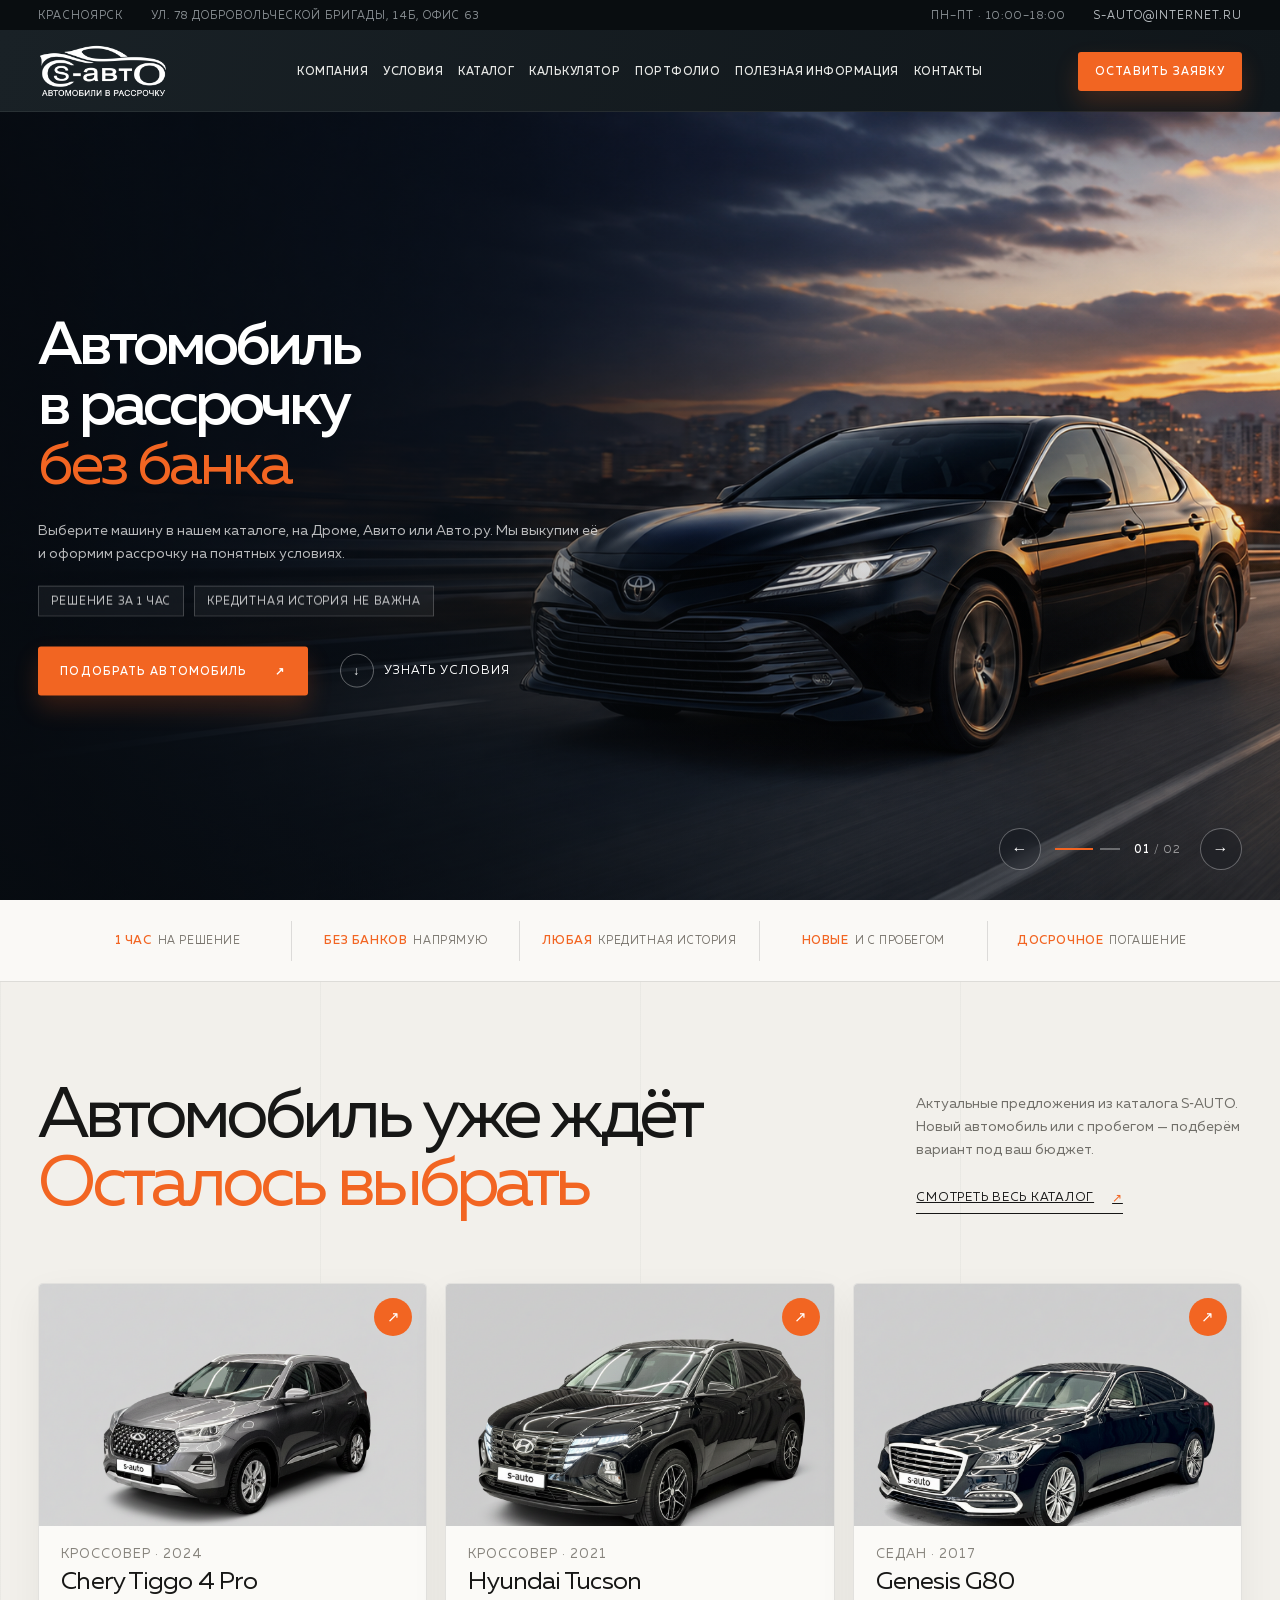
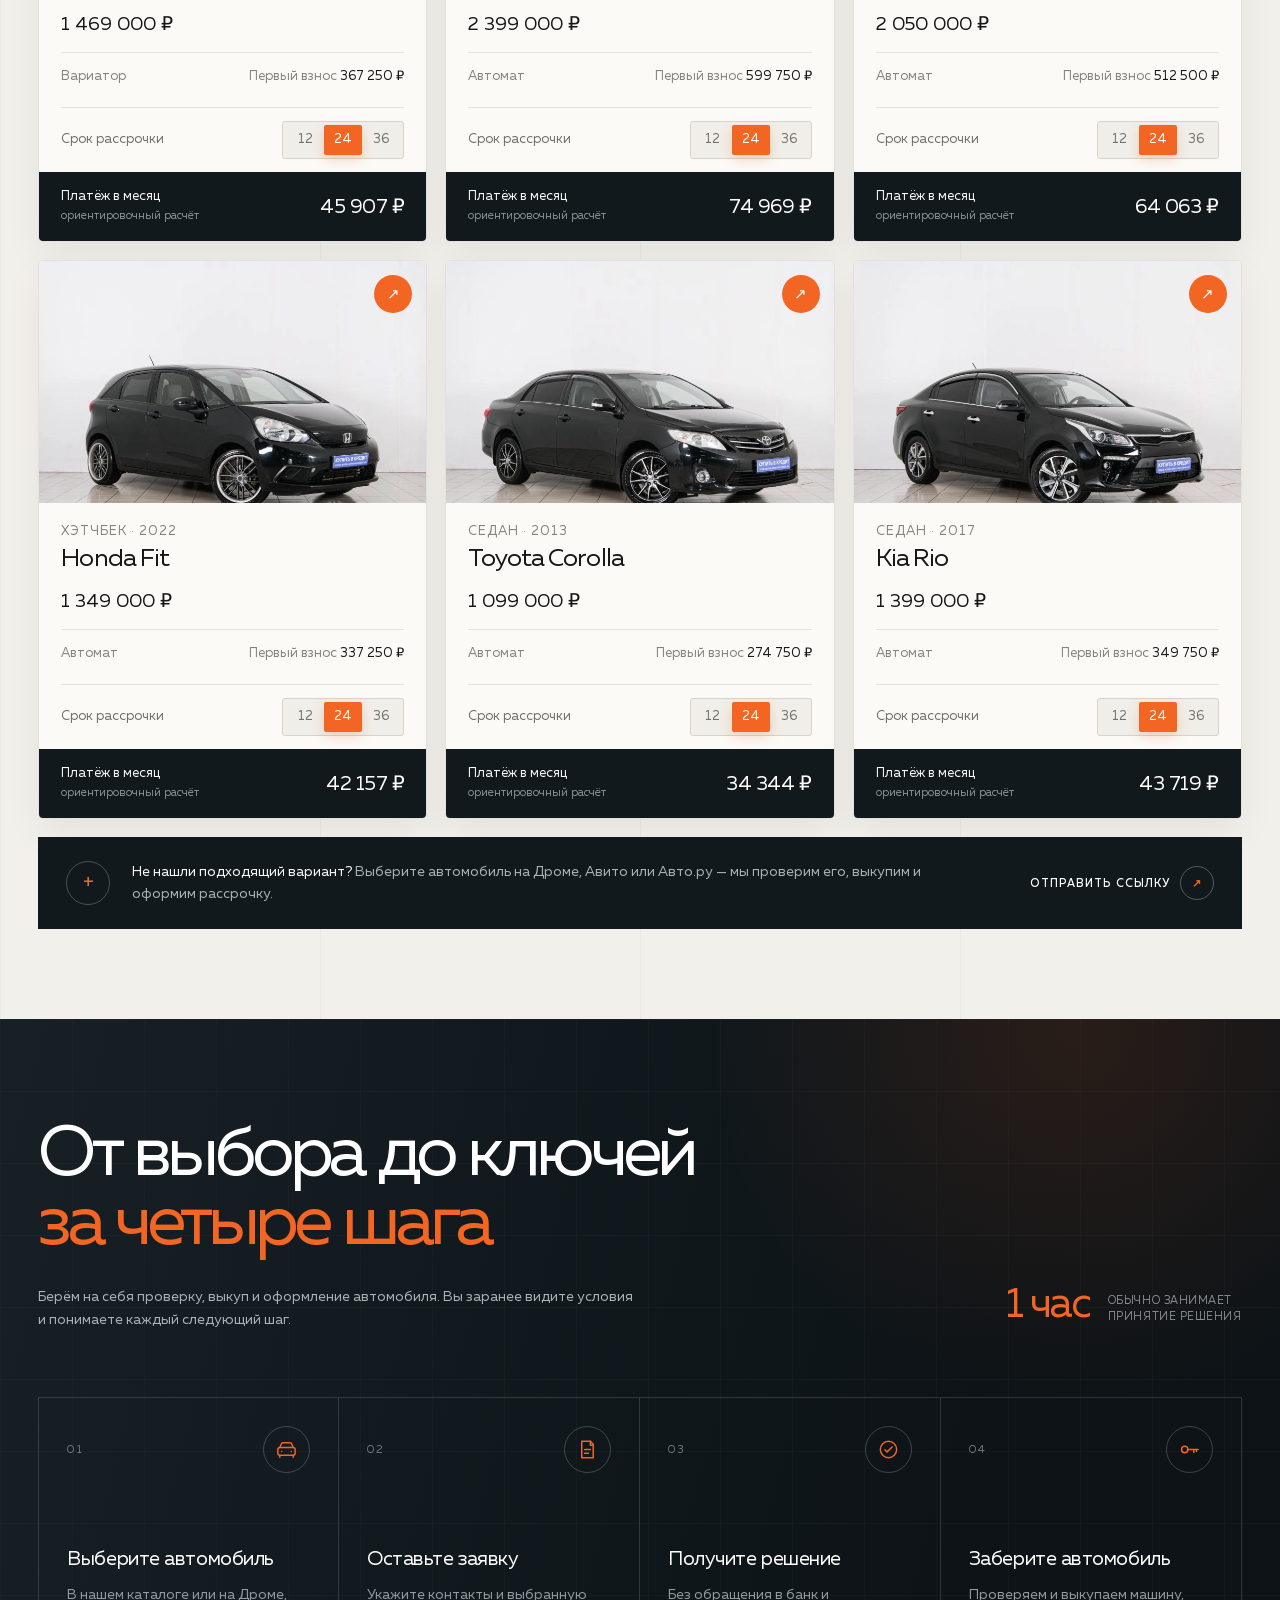
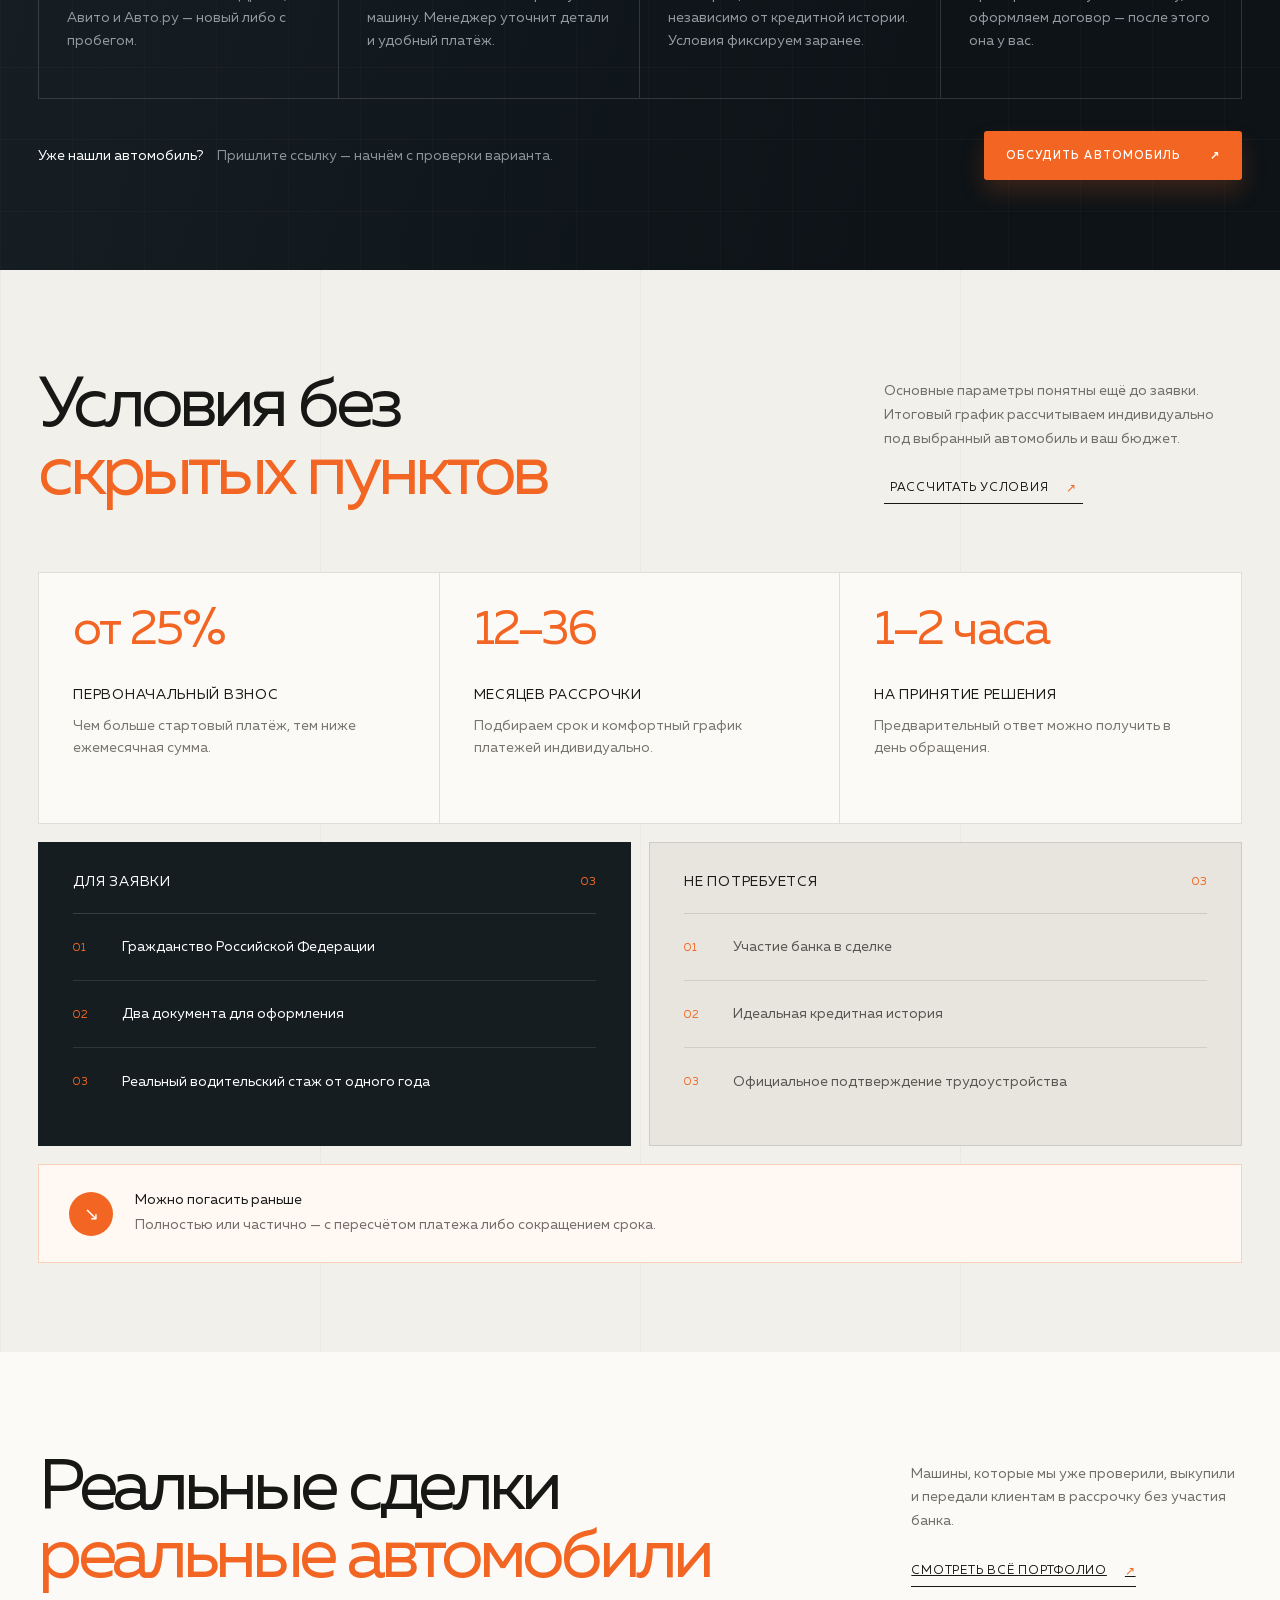
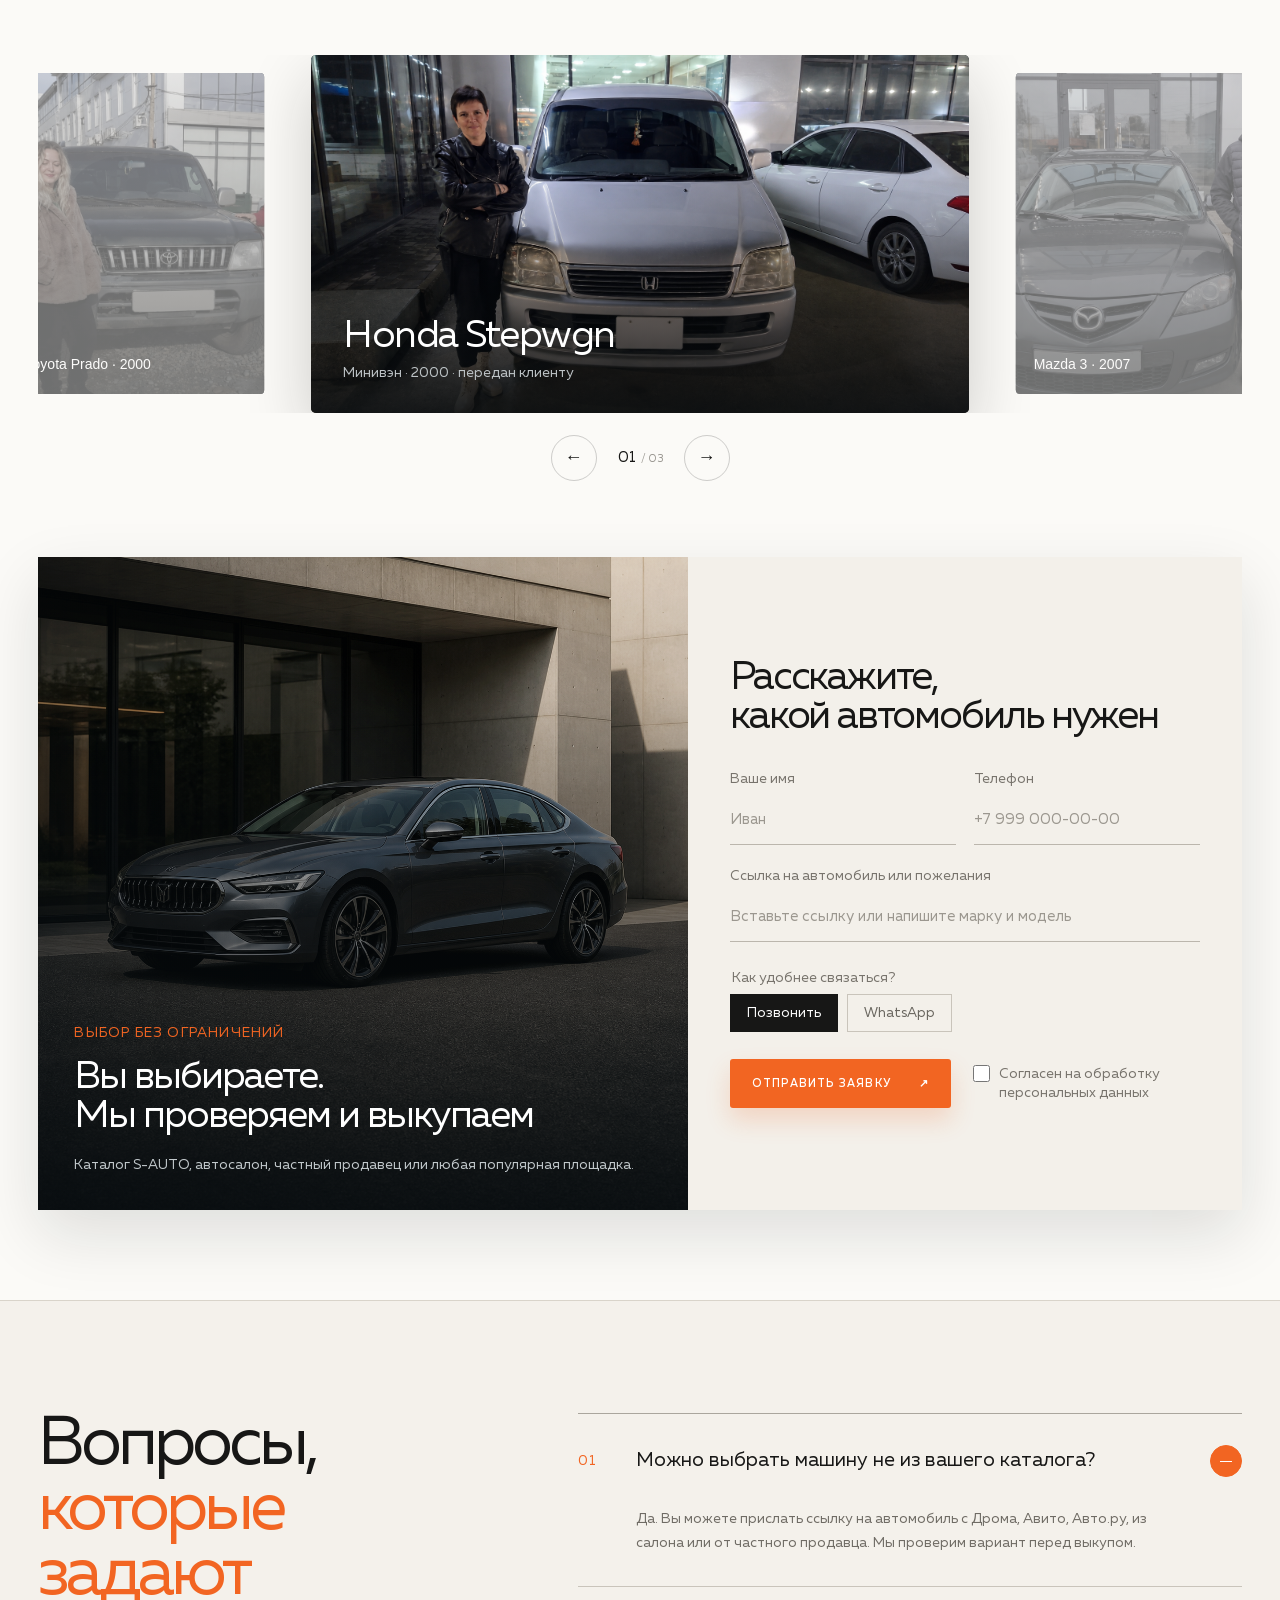
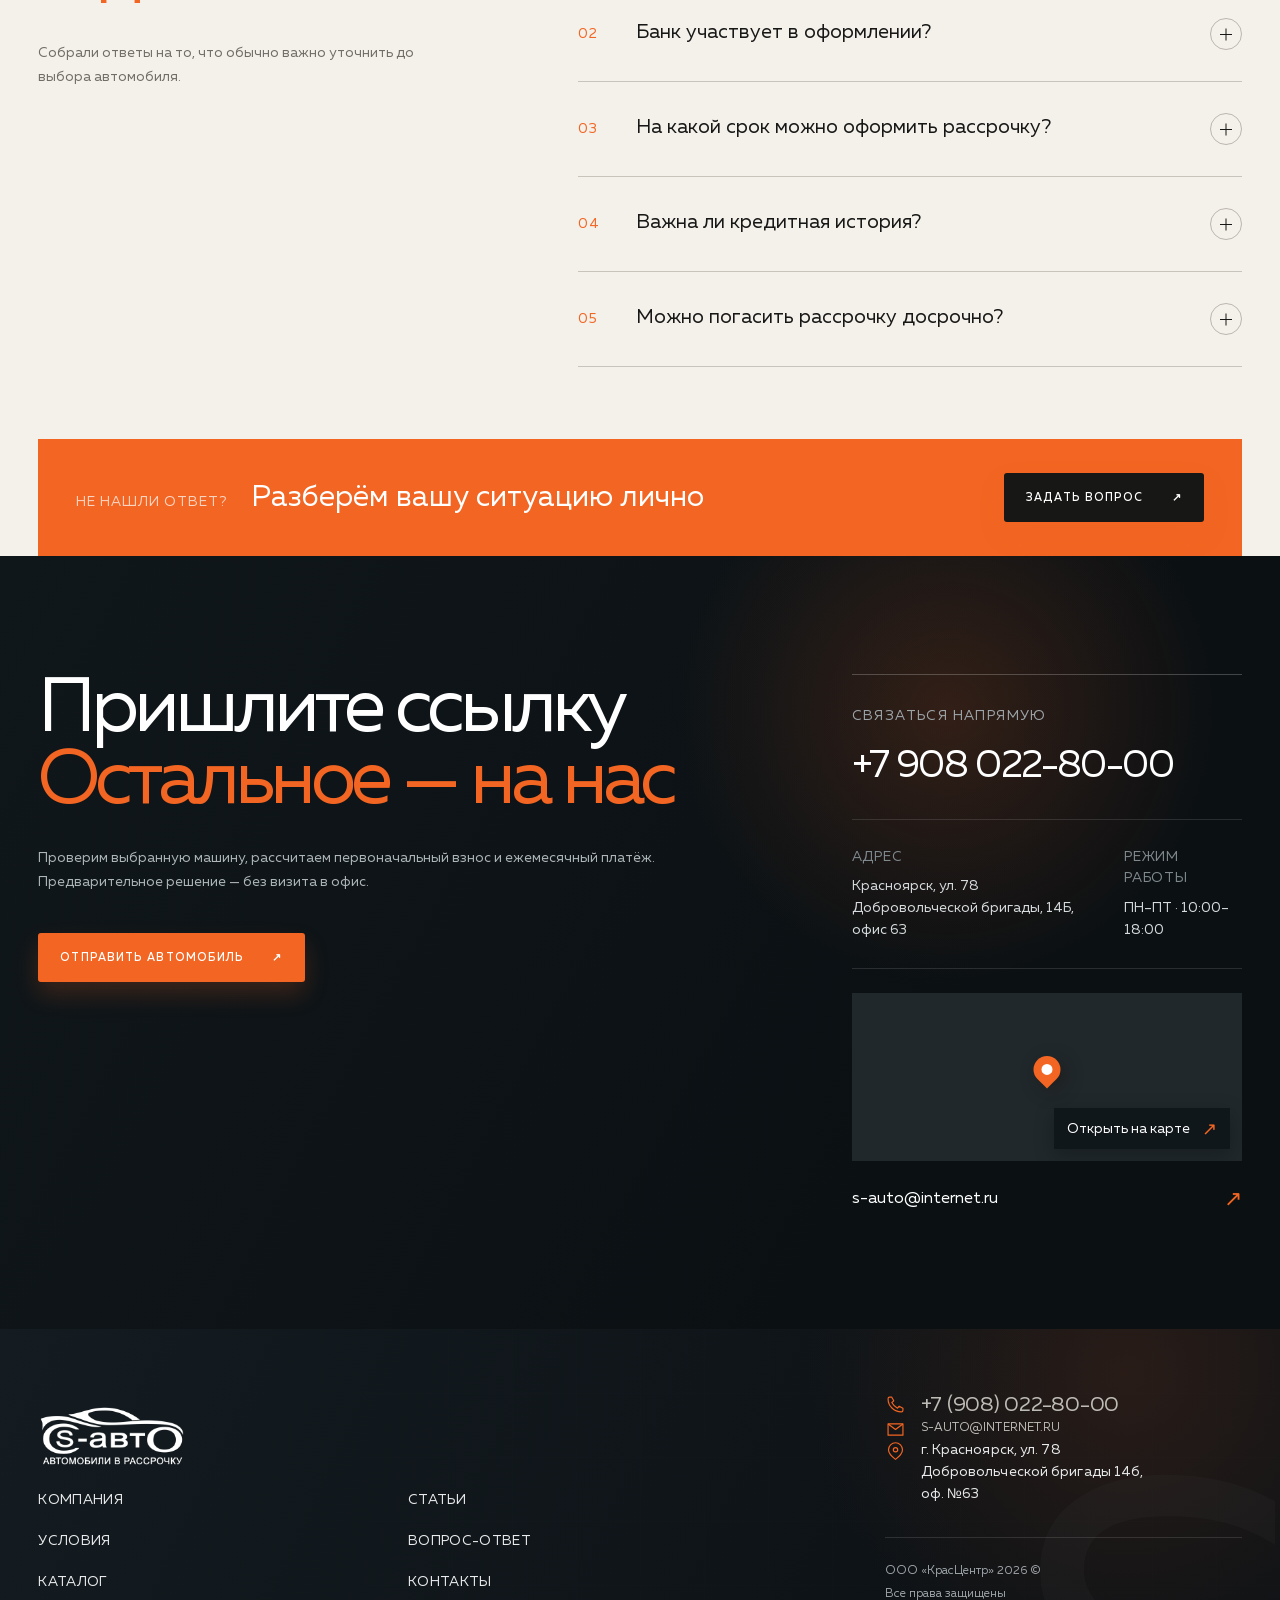
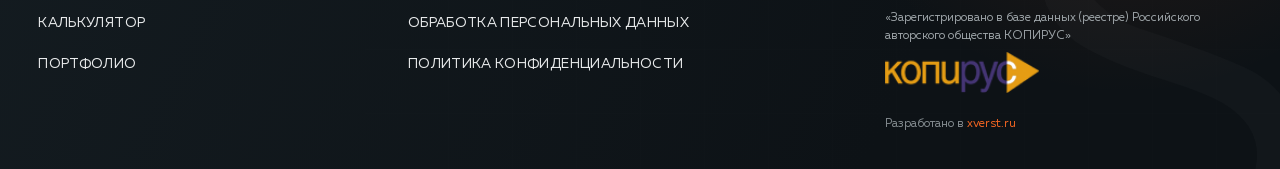
==== commit b49a1661: "Unify site header navigation" ====
--- a/index.html
+++ b/index.html
@@ -3,9 +3,12 @@
   <head>
     <meta charset="UTF-8" />
     <meta name="viewport" content="width=device-width, initial-scale=1" />
+    <meta name="robots" content="noindex, nofollow, noarchive, nosnippet, noimageindex" />
+    <meta name="googlebot" content="noindex, nofollow, noarchive, nosnippet, noimageindex" />
+    <meta name="yandex" content="noindex, nofollow, noarchive, nosnippet, noimageindex" />
     <meta name="description" content="S-AUTO — автомобили в рассрочку и под выкуп в Красноярске без участия банков." />
     <title>S-AUTO — автомобиль в рассрочку</title>
-    <link rel="stylesheet" href="styles.css?v=20260831-portrait-cases" />
+    <link rel="stylesheet" href="styles.css?v=20260919-full-nav" />
   </head>
   <body>
     <div class="page-shell">
@@ -17,14 +20,17 @@
           <a href="mailto:s-auto@internet.ru">s-auto@internet.ru</a>
         </div>
         <div class="header-main">
-          <a class="brand" href="#top" aria-label="S-AUTO — на главную">
+          <a class="brand" href="./" aria-label="S-AUTO — на главную">
             <img class="brand-logo" src="assets/s-auto-logo-light.png" alt="S-AUTO — автомобили в рассрочку" />
           </a>
 
           <nav class="nav" id="main-nav" aria-label="Основная навигация">
-            <a href="https://s-auto.company/catalog/">Автомобили</a>
-            <a href="#how-it-works">Как это работает</a>
+            <a href="./about/">Компания</a>
             <a href="#conditions">Условия</a>
+            <a href="./catalog/">Каталог</a>
+            <a href="./calculator/">Калькулятор</a>
+            <a href="https://s-auto.company/portfolio/">Портфолио</a>
+            <a href="./news/">Полезная информация</a>
             <a href="#contacts">Контакты</a>
             <div class="mobile-nav-info">
               <p><span>Адрес</span>Красноярск, ул. 78 Добровольческой бригады, 14Б, офис 63</p>
@@ -53,7 +59,7 @@
               <div class="fact-chips"><span>Решение за 1 час</span><span>Кредитная история не важна</span></div>
               <div class="hero-actions">
                 <button class="button js-open-modal" type="button">Подобрать автомобиль <span>↗</span></button>
-                <a class="text-link" href="https://s-auto.company/services/"><span class="play">↓</span> Узнать условия</a>
+                <a class="text-link" href="#conditions"><span class="play">↓</span> Узнать условия</a>
               </div>
             </div>
           </article>
@@ -66,7 +72,7 @@
               <p>Сотни автомобилей в&nbsp;каталоге и&nbsp;весь рынок — от&nbsp;городских седанов до&nbsp;семейных кроссоверов. Новый или с&nbsp;пробегом.</p>
               <div class="fact-chips"><span>Любые марки и классы</span><span>Новые и с пробегом</span></div>
               <div class="hero-actions">
-                <a class="button" href="https://s-auto.company/catalog/">Смотреть каталог <span>↗</span></a>
+                <a class="button" href="./catalog/">Смотреть каталог <span>↗</span></a>
                 <button class="text-button js-open-modal" type="button"><span class="play">+</span> Оставить заявку</button>
               </div>
             </div>
@@ -98,7 +104,7 @@
             </div>
             <div class="catalog-preview-intro">
               <p>Актуальные предложения из каталога S‑AUTO. Новый автомобиль или с пробегом — подберём вариант под ваш бюджет.</p>
-              <a class="catalog-link" href="https://s-auto.company/catalog/">Смотреть весь каталог <span>↗</span></a>
+              <a class="catalog-link" href="./catalog/">Смотреть весь каталог <span>↗</span></a>
             </div>
           </div>
 
@@ -447,25 +453,25 @@
 
       </main>
 
-      <footer class="footer" aria-label="Подвал сайта">
+      <footer class="footer" id="contacts" aria-label="Подвал сайта">
         <div class="footer-grid">
           <div class="footer-identity">
-            <a class="footer-brand" href="#top" aria-label="S-AUTO — наверх">
+            <a class="footer-brand" href="./" aria-label="S-AUTO — на главную">
               <img class="brand-logo" src="assets/s-auto-logo-light.png" alt="S-AUTO — автомобили в рассрочку" />
             </a>
             <nav class="footer-nav" aria-label="Основные разделы">
-              <a href="https://s-auto.company/about/">Компания</a>
-              <a href="https://s-auto.company/services/">Условия</a>
-              <a href="https://s-auto.company/catalog/">Каталог</a>
-              <a href="https://s-auto.company/calculator/">Калькулятор</a>
+              <a href="./about/">Компания</a>
+              <a href="#conditions">Условия</a>
+              <a href="./catalog/">Каталог</a>
+              <a href="./calculator/">Калькулятор</a>
               <a href="https://s-auto.company/portfolio/">Портфолио</a>
             </nav>
           </div>
 
           <nav class="footer-nav footer-nav-secondary" aria-label="Информация">
-            <a href="https://s-auto.company/news/">Статьи</a>
+            <a href="./news/">Статьи</a>
             <a href="https://s-auto.company/information/faq/">Вопрос-ответ</a>
-            <a href="https://s-auto.company/contacts/">Контакты</a>
+            <a href="#contacts">Контакты</a>
             <a href="https://s-auto.company/agreement/">Обработка персональных данных</a>
             <a href="https://s-auto.company/politika-konfidencialnosti/">Политика конфиденциальности</a>
           </nav>
@@ -510,6 +516,6 @@
       </form>
       <div class="success" hidden><span>✓</span><h3>Заявка принята</h3><p>Спасибо! Мы свяжемся с вами в рабочее время.</p></div>
     </dialog>
-    <script src="script.js"></script>
+    <script src="script.js?v=20260831-portrait-five-v2"></script>
   </body>
 </html>
--- a/styles.css
+++ b/styles.css
@@ -52,10 +52,15 @@
 .utility-bar a{color:#b7bcc0}
 .header-main{background:linear-gradient(105deg,#192126 0%,#10161a 100%);box-shadow:inset 0 -1px rgba(255,255,255,.07)}
 .header-main>.nav>a{color:#e6e7e5}
+.header-main>.nav{gap:clamp(12px,1.5vw,24px)}
+.header-main>.nav>a{font-size:10px;letter-spacing:.45px;white-space:nowrap}
+.header-main>.nav>a.is-active{color:#fff}
+.header-main>.nav>a.is-active::after{right:0}
 .phone{color:#fff}
 .phone span{color:#858b8f}
 .menu-toggle span{background:#fff}
 @media(max-width:1100px){.header-main>.nav.open{background:#151c21}.mobile-nav-info{border-color:rgba(255,255,255,.12)}.mobile-nav-info p{color:#e6e7e5}.mobile-nav-info p span{color:#858b8f}.mobile-phone{color:#fff!important}}
+@media(max-width:1460px) and (min-width:1101px){.header-main>.nav{gap:15px}.header-main>.nav>a{font-size:9px}.header-actions .phone{display:none}}
 
 /* Client readability feedback: no supporting copy below 11px */
 .utility-bar,
@@ -119,6 +124,7 @@
   max-width:1440px;
   margin:0 auto;
 }
+.footer-grid>*{min-width:0}
 .footer-identity{display:flex;flex-direction:column;align-items:flex-start}
 .footer .footer-brand{
   display:inline-flex;
@@ -222,13 +228,13 @@
 @media(max-width:560px){
   .footer{padding:44px var(--content-gutter) 28px}
   .footer::after{right:-76px;bottom:-95px;font-size:300px}
-  .footer-grid{grid-template-columns:1fr 1fr;gap:40px 18px}
+  .footer-grid{grid-template-columns:minmax(0,1fr) minmax(0,1fr);gap:40px 18px}
   .footer .footer-brand{margin-bottom:10px}
   .footer-brand .brand-logo{width:142px}
   .footer-nav-secondary{padding-top:83px}
   .footer-identity{padding-right:16px;border-right:0}
   .footer-nav{gap:17px}
-  .footer-nav a{font-size:11px;line-height:1.45;letter-spacing:.18px}
+  .footer-nav a{font-size:11px;line-height:1.45;letter-spacing:.18px;overflow-wrap:anywhere}
   .footer-nav a::before{display:none}
   .footer-nav a:hover{transform:none}
   .footer-contact{display:flex;grid-column:1/-1;gap:0;padding-top:32px}
@@ -1118,8 +1124,8 @@
 
 /* Optional portrait-photo concept: ?cases=portrait.
    Existing landscape photos are cropped for this layout preview only. */
-.portfolio-showcase-portrait{grid-template-columns:minmax(0,270px) minmax(0,420px) minmax(0,270px);justify-content:center;gap:32px;max-width:1120px;overflow:visible}
-.portfolio-showcase-portrait .portfolio-feature{aspect-ratio:auto;min-width:0;box-shadow:0 18px 45px rgba(18,20,19,.12)}
+.portfolio-showcase-portrait{grid-template-columns:minmax(0,.75fr) minmax(0,1fr) minmax(0,2.2fr) minmax(0,1fr) minmax(0,.75fr);justify-content:center;gap:clamp(12px,1.5vw,28px);max-width:none;overflow:visible}
+.portfolio-showcase-portrait .portfolio-feature{grid-column:3;grid-row:1;justify-self:center;width:66.6667%;aspect-ratio:auto;min-width:0;box-shadow:0 18px 45px rgba(18,20,19,.12)}
 .portfolio-showcase-portrait .portfolio-feature>img{display:block;aspect-ratio:3/4;width:100%;height:auto;object-fit:cover;transform:none;animation:none}
 .portfolio-showcase-portrait .portfolio-feature-shade{display:none}
 .portfolio-showcase-portrait .portfolio-feature-copy{position:static;padding:24px 26px 26px}
@@ -1127,8 +1133,22 @@
 .portfolio-showcase-portrait .portfolio-feature-copy p{font-size:14px;line-height:1.5}
 .portfolio-showcase-portrait .portfolio-preview{aspect-ratio:3/4;transform:none}
 .portfolio-showcase-portrait .portfolio-preview img{transform:none}
+.portfolio-showcase-portrait .portfolio-preview-left{grid-column:2;grid-row:1}
+.portfolio-showcase-portrait .portfolio-preview-right{grid-column:4;grid-row:1}
+.portfolio-showcase-portrait .portfolio-preview-left.portfolio-preview-outer{grid-column:1}
+.portfolio-showcase-portrait .portfolio-preview-right.portfolio-preview-outer{grid-column:5}
+.portfolio-showcase-portrait .portfolio-preview-outer{opacity:.35}
+.portfolio-showcase-portrait .portfolio-preview-outer:hover{opacity:.7}
+@media(min-width:681px) and (max-width:1050px){
+  .portfolio-showcase-portrait{grid-template-columns:minmax(0,1fr) minmax(0,2.2fr) minmax(0,1fr)}
+  .portfolio-showcase-portrait .portfolio-preview-outer{display:none}
+  .portfolio-showcase-portrait .portfolio-feature{grid-column:2}
+  .portfolio-showcase-portrait .portfolio-preview-left{grid-column:1}
+  .portfolio-showcase-portrait .portfolio-preview-right{grid-column:3}
+}
 @media(max-width:680px){
   .portfolio-showcase-portrait{display:block;max-width:380px}
+  .portfolio-showcase-portrait .portfolio-feature{width:100%}
   .portfolio-showcase-portrait .portfolio-feature-copy{padding:21px 20px 23px}
 }
 
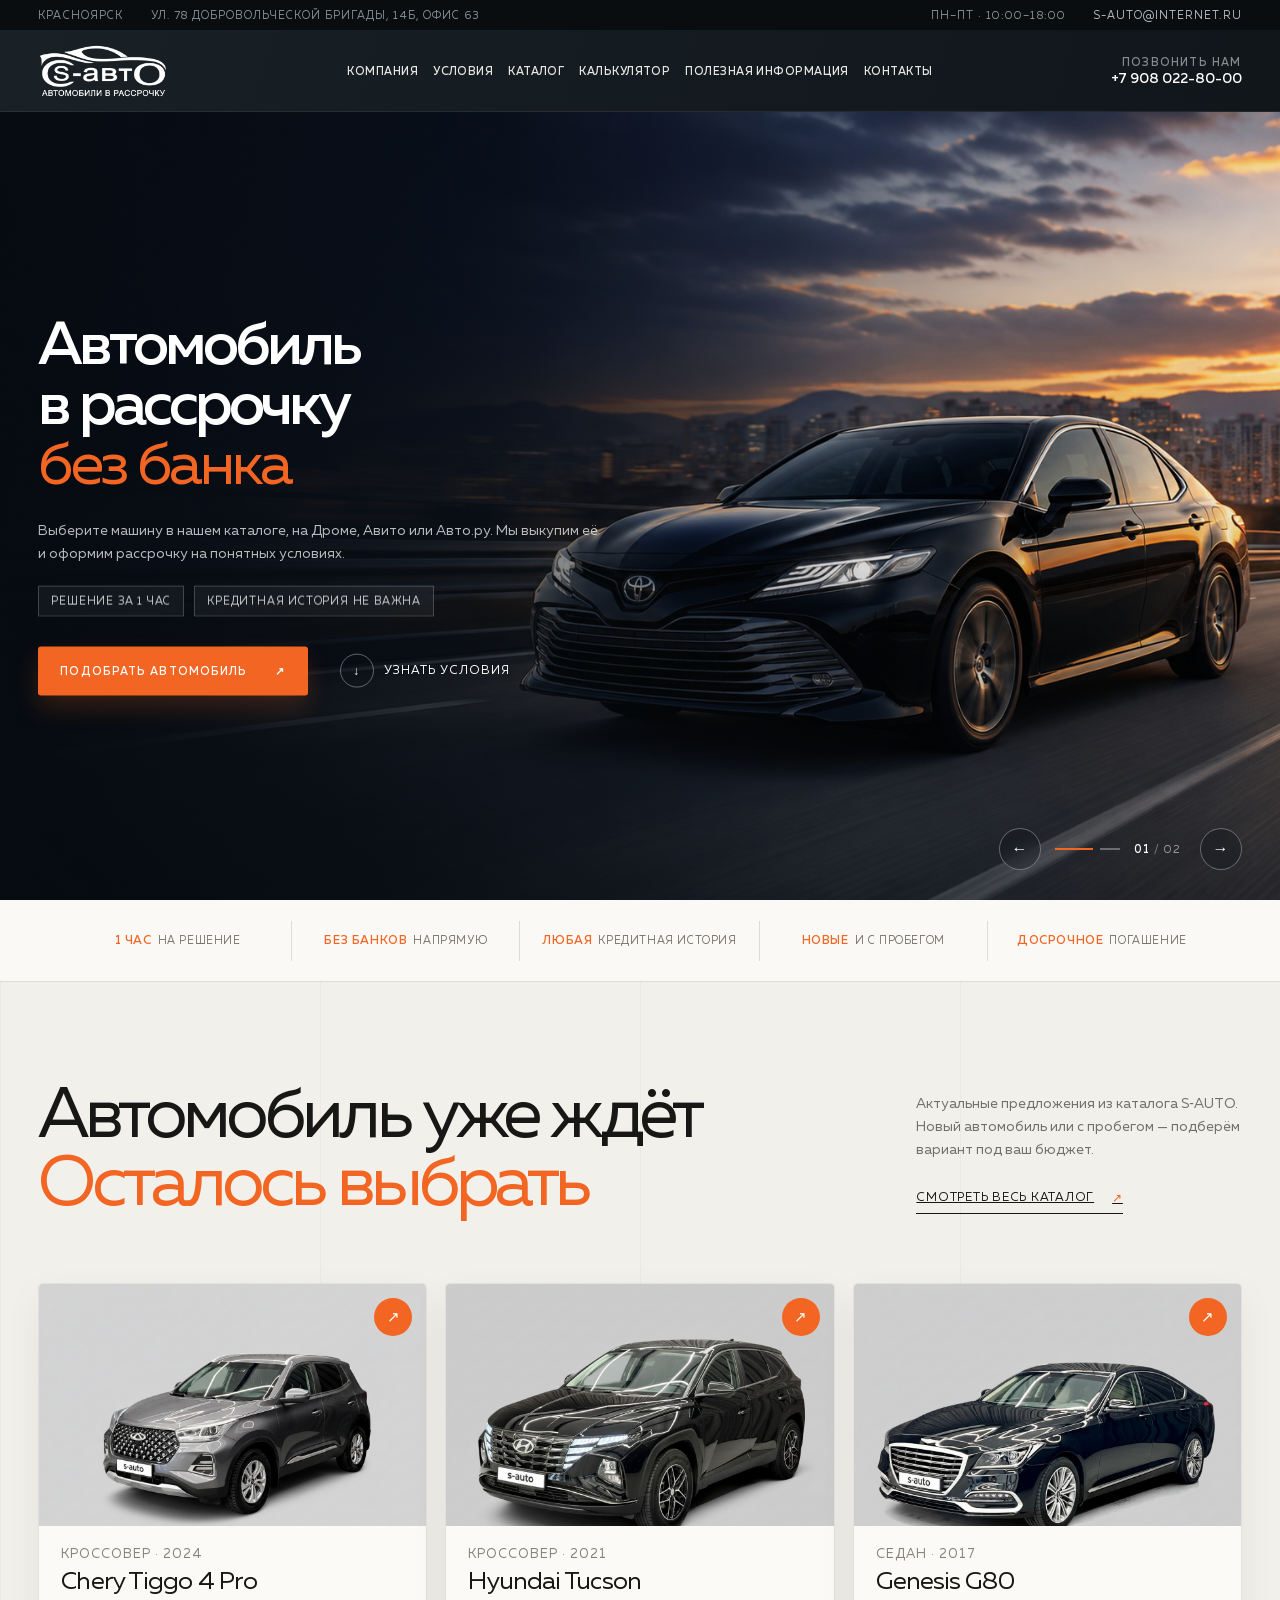
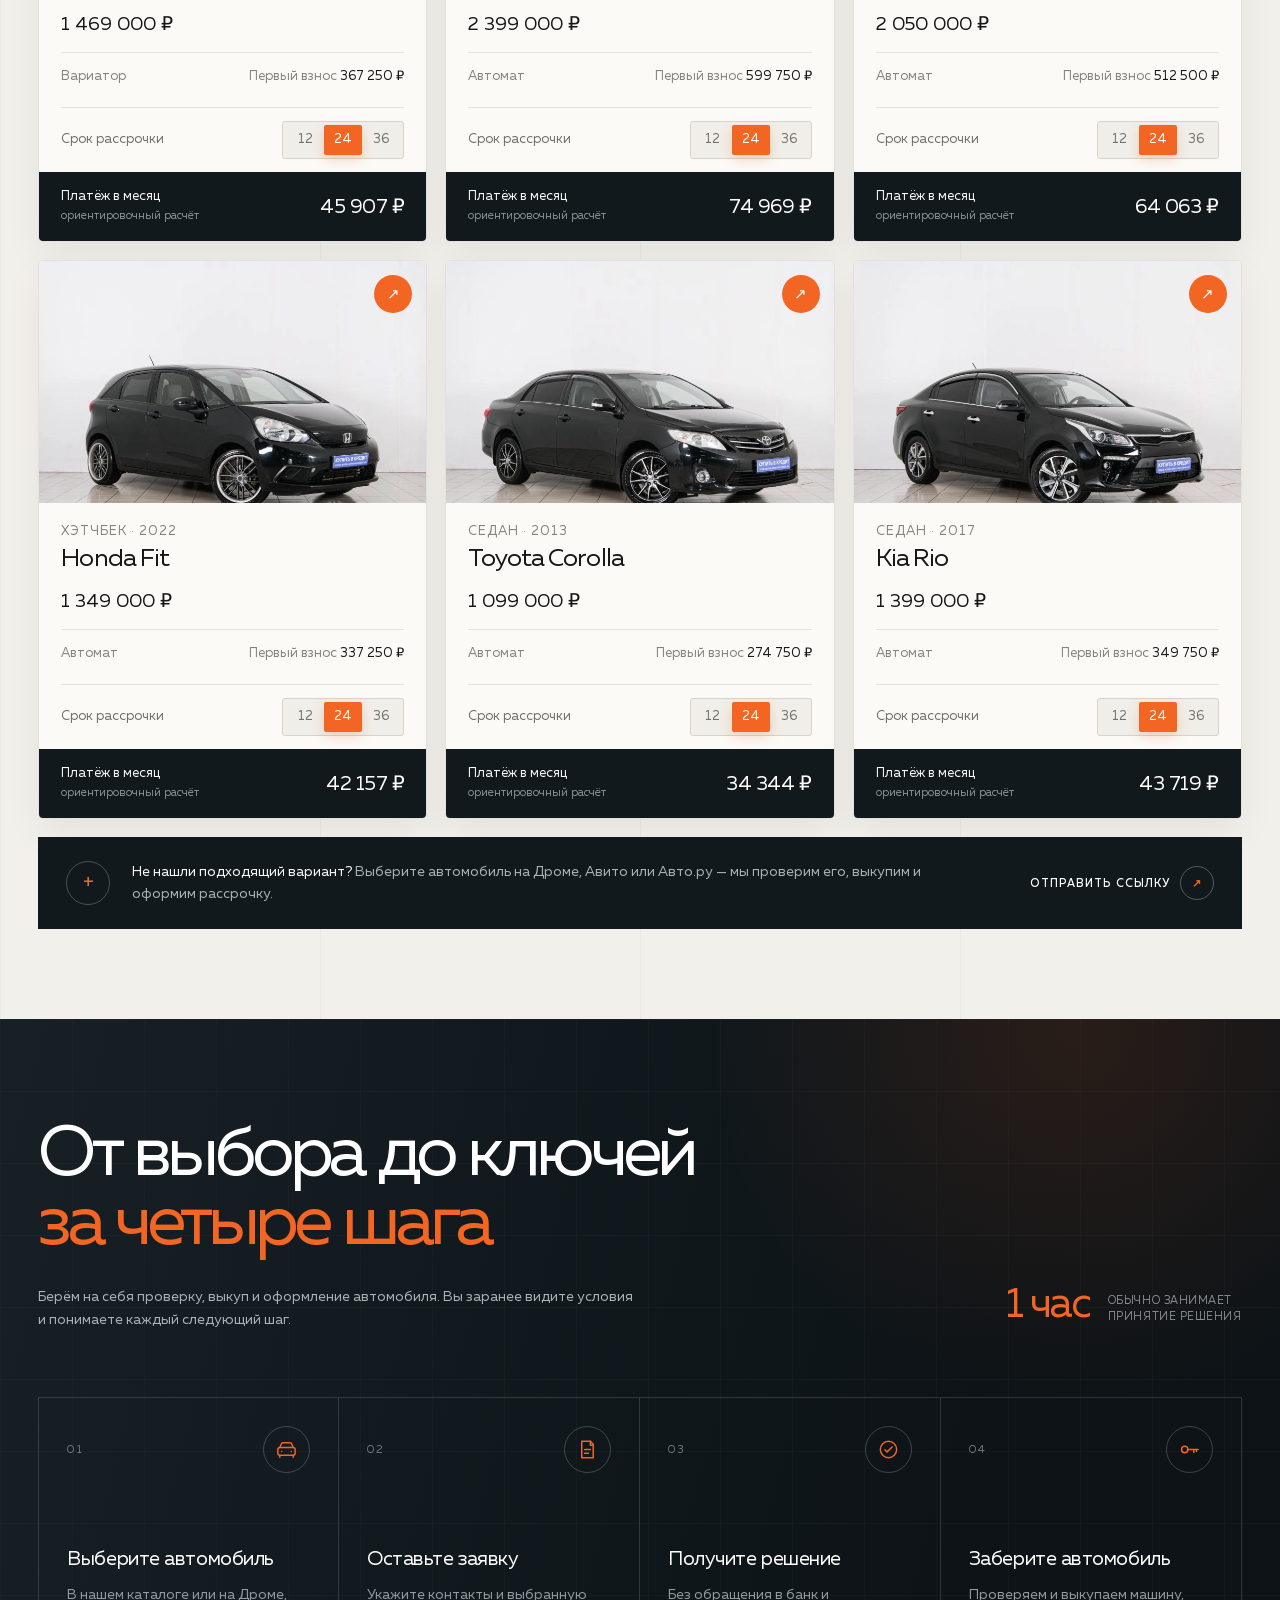
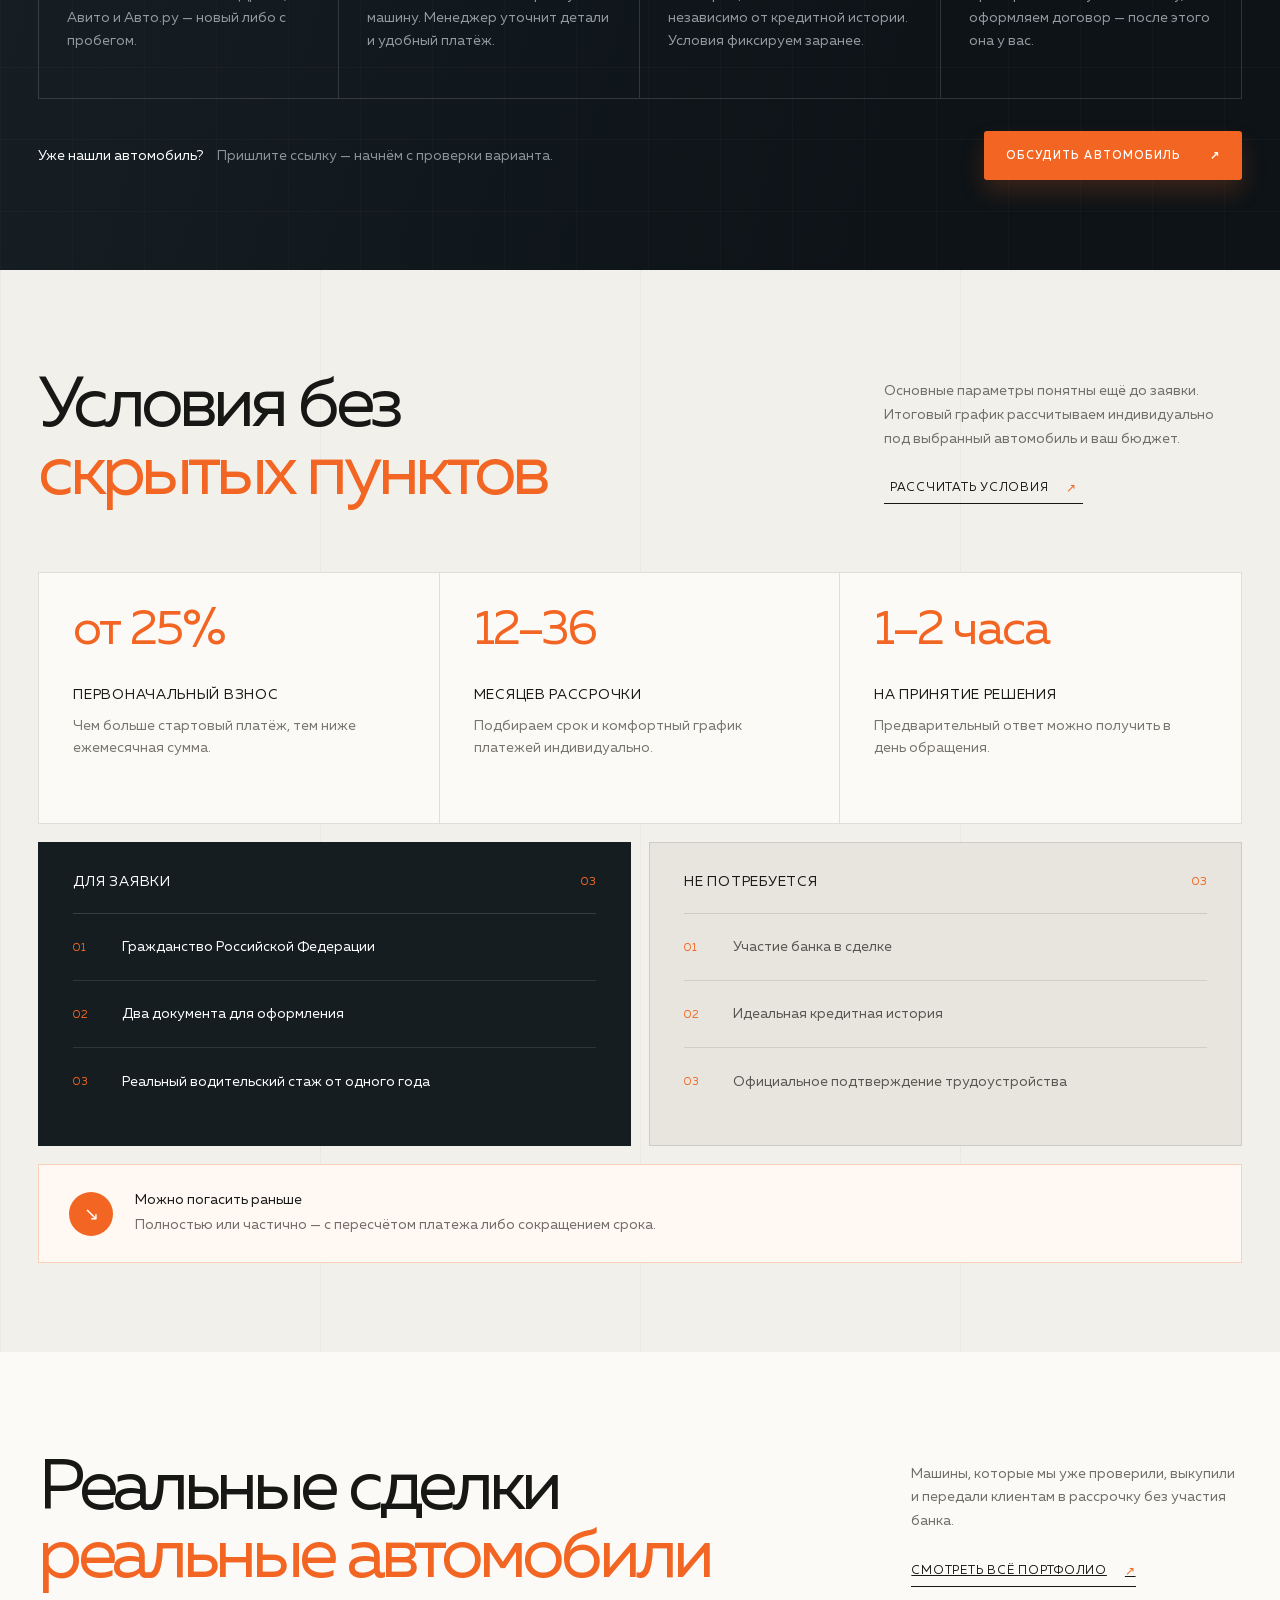
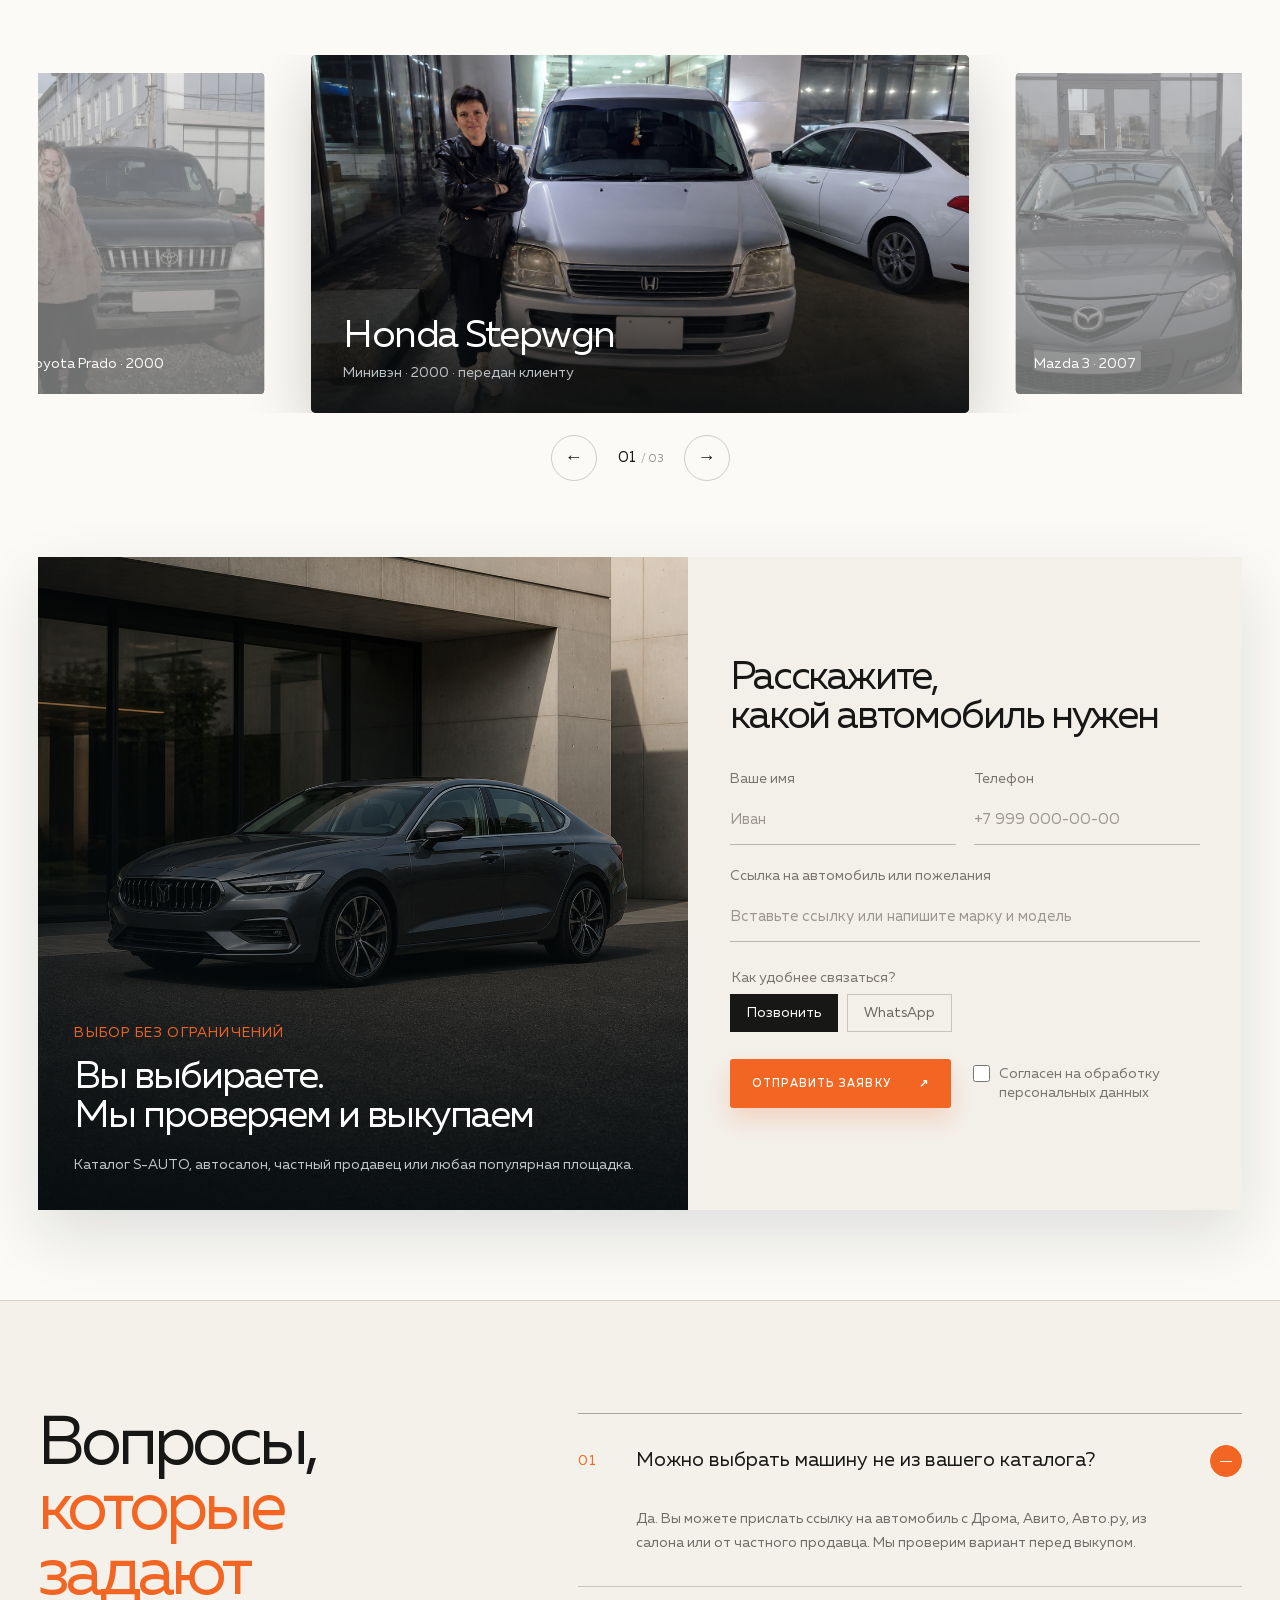
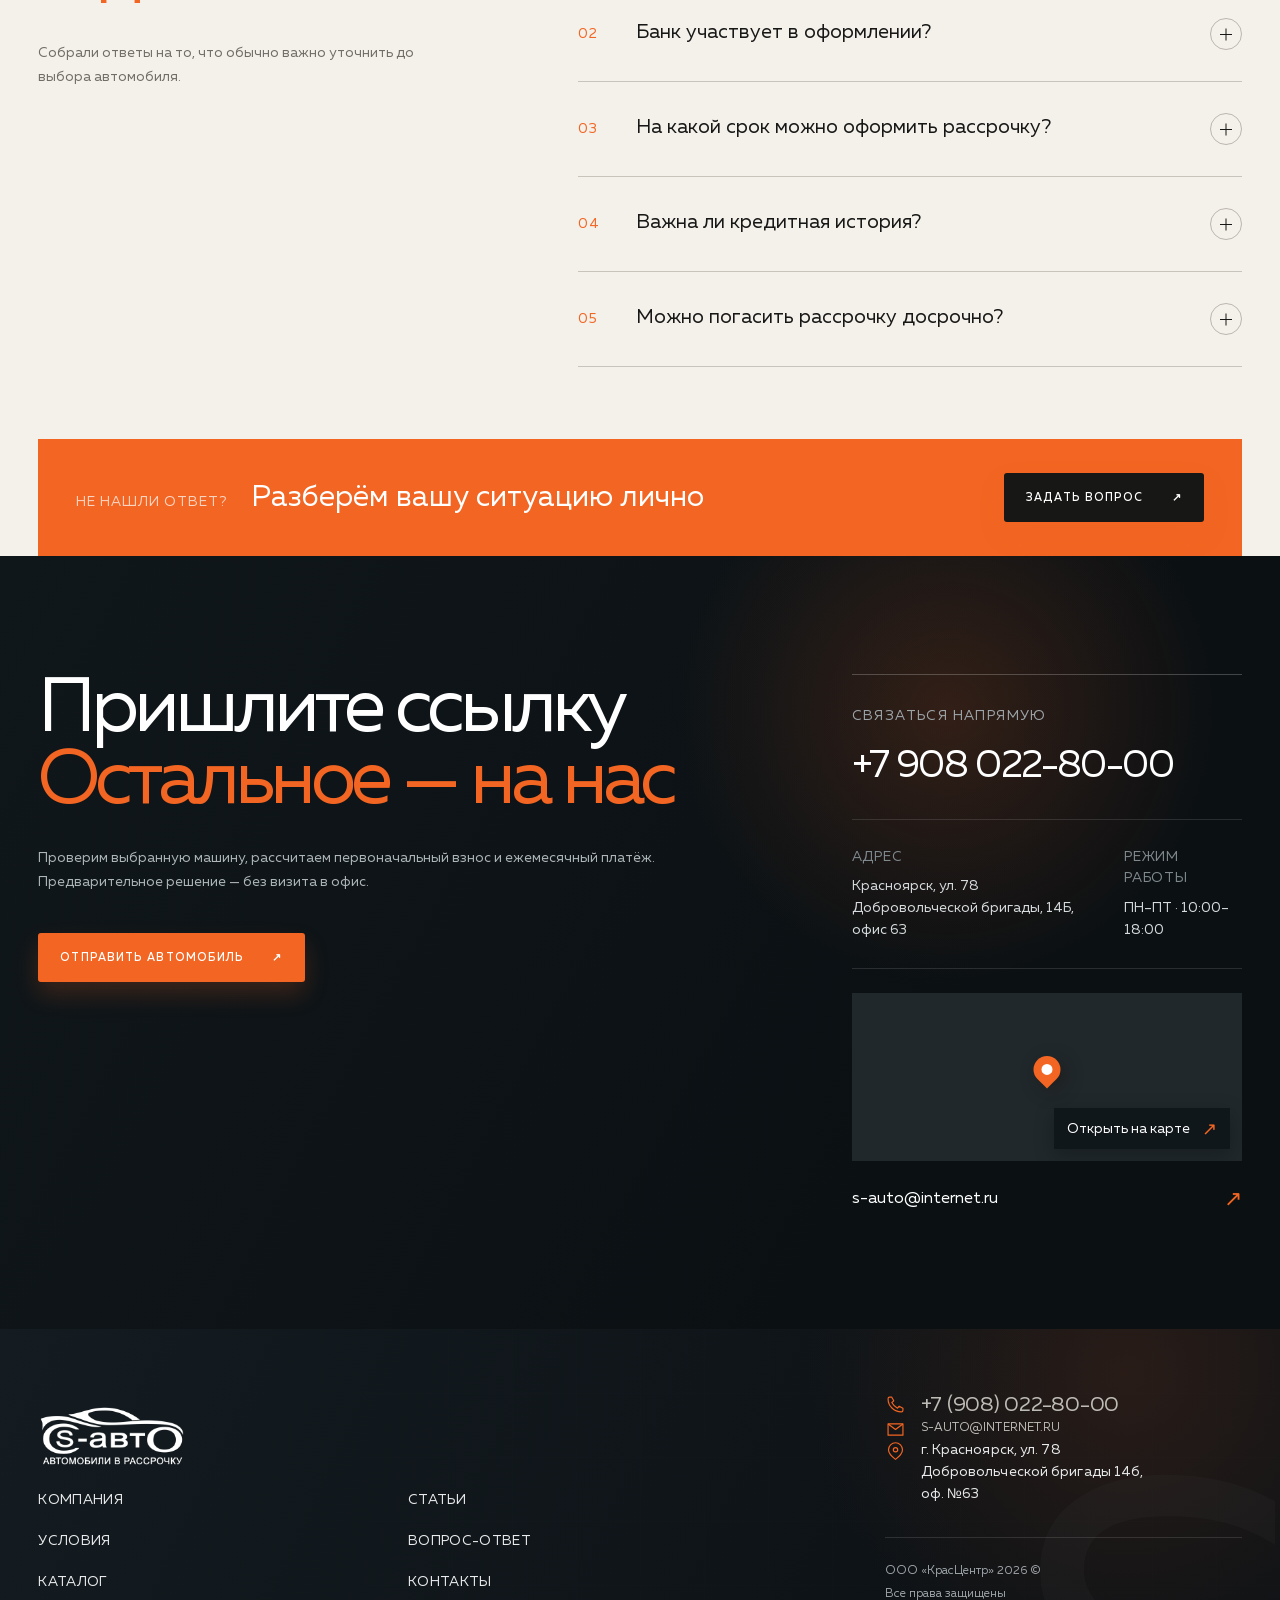
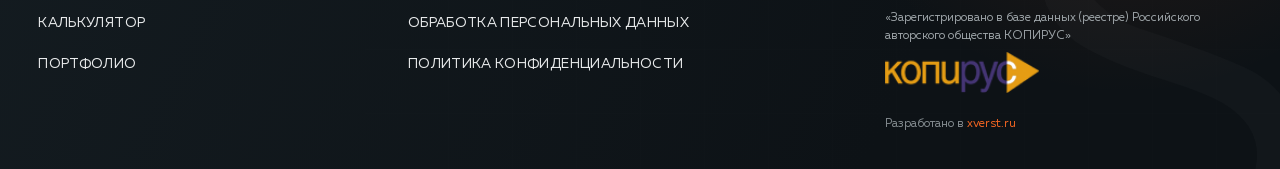
==== commit dcc1da05: "Unify typography and simplify header navigation" ====
--- a/index.html
+++ b/index.html
@@ -8,7 +8,7 @@
     <meta name="yandex" content="noindex, nofollow, noarchive, nosnippet, noimageindex" />
     <meta name="description" content="S-AUTO — автомобили в рассрочку и под выкуп в Красноярске без участия банков." />
     <title>S-AUTO — автомобиль в рассрочку</title>
-    <link rel="stylesheet" href="styles.css?v=20260919-full-nav" />
+    <link rel="stylesheet" href="styles.css?v=20260919-type" />
   </head>
   <body>
     <div class="page-shell">
@@ -29,7 +29,6 @@
             <a href="#conditions">Условия</a>
             <a href="./catalog/">Каталог</a>
             <a href="./calculator/">Калькулятор</a>
-            <a href="https://s-auto.company/portfolio/">Портфолио</a>
             <a href="./news/">Полезная информация</a>
             <a href="#contacts">Контакты</a>
             <div class="mobile-nav-info">
--- a/styles.css
+++ b/styles.css
@@ -56,11 +56,11 @@
 .header-main>.nav>a{font-size:10px;letter-spacing:.45px;white-space:nowrap}
 .header-main>.nav>a.is-active{color:#fff}
 .header-main>.nav>a.is-active::after{right:0}
-.phone{color:#fff}
-.phone span{color:#858b8f}
+.header .phone{color:#fff}
+.header .phone span{color:#858b8f}
 .menu-toggle span{background:#fff}
 @media(max-width:1100px){.header-main>.nav.open{background:#151c21}.mobile-nav-info{border-color:rgba(255,255,255,.12)}.mobile-nav-info p{color:#e6e7e5}.mobile-nav-info p span{color:#858b8f}.mobile-phone{color:#fff!important}}
-@media(max-width:1460px) and (min-width:1101px){.header-main>.nav{gap:15px}.header-main>.nav>a{font-size:9px}.header-actions .phone{display:none}}
+@media(max-width:1460px) and (min-width:1101px){.header-main>.nav{gap:15px}.header-main>.nav>a{font-size:9px}.header-actions .button{display:none}}
 
 /* Client readability feedback: no supporting copy below 11px */
 .utility-bar,
@@ -1204,6 +1204,24 @@
   .faq-action .button{width:100%}
 }
 
+/* Unified typography: all pages use the same Muller family as the home page. */
+body,
+button,
+input,
+select,
+textarea,
+.brand-mark,
+.hero h1 em,
+.footer h2 em,
+.next-section::after,
+.modal input{
+  font-family:Muller,sans-serif;
+}
+.hero h1 em,
+.footer h2 em{
+  font-style:normal;
+}
+
 /* Closing contact block */
 .contact-section{
   position:relative;
